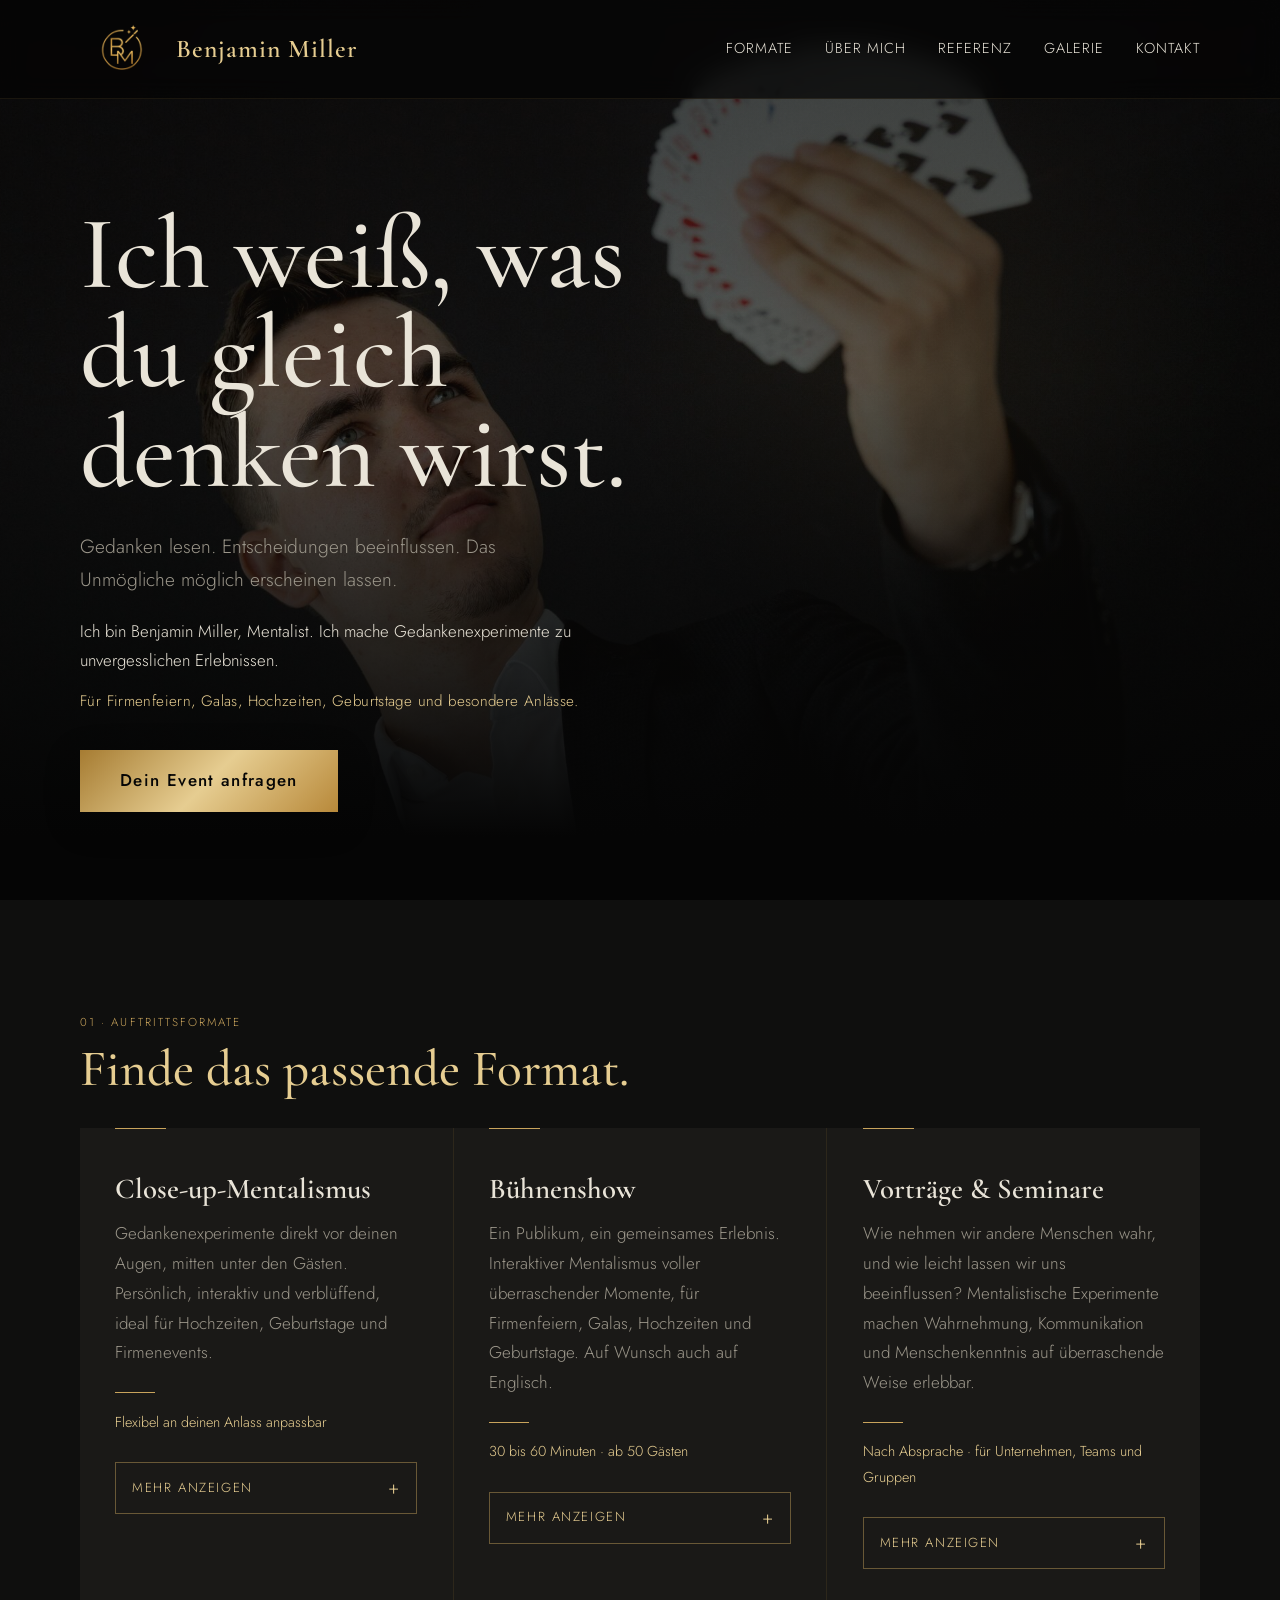
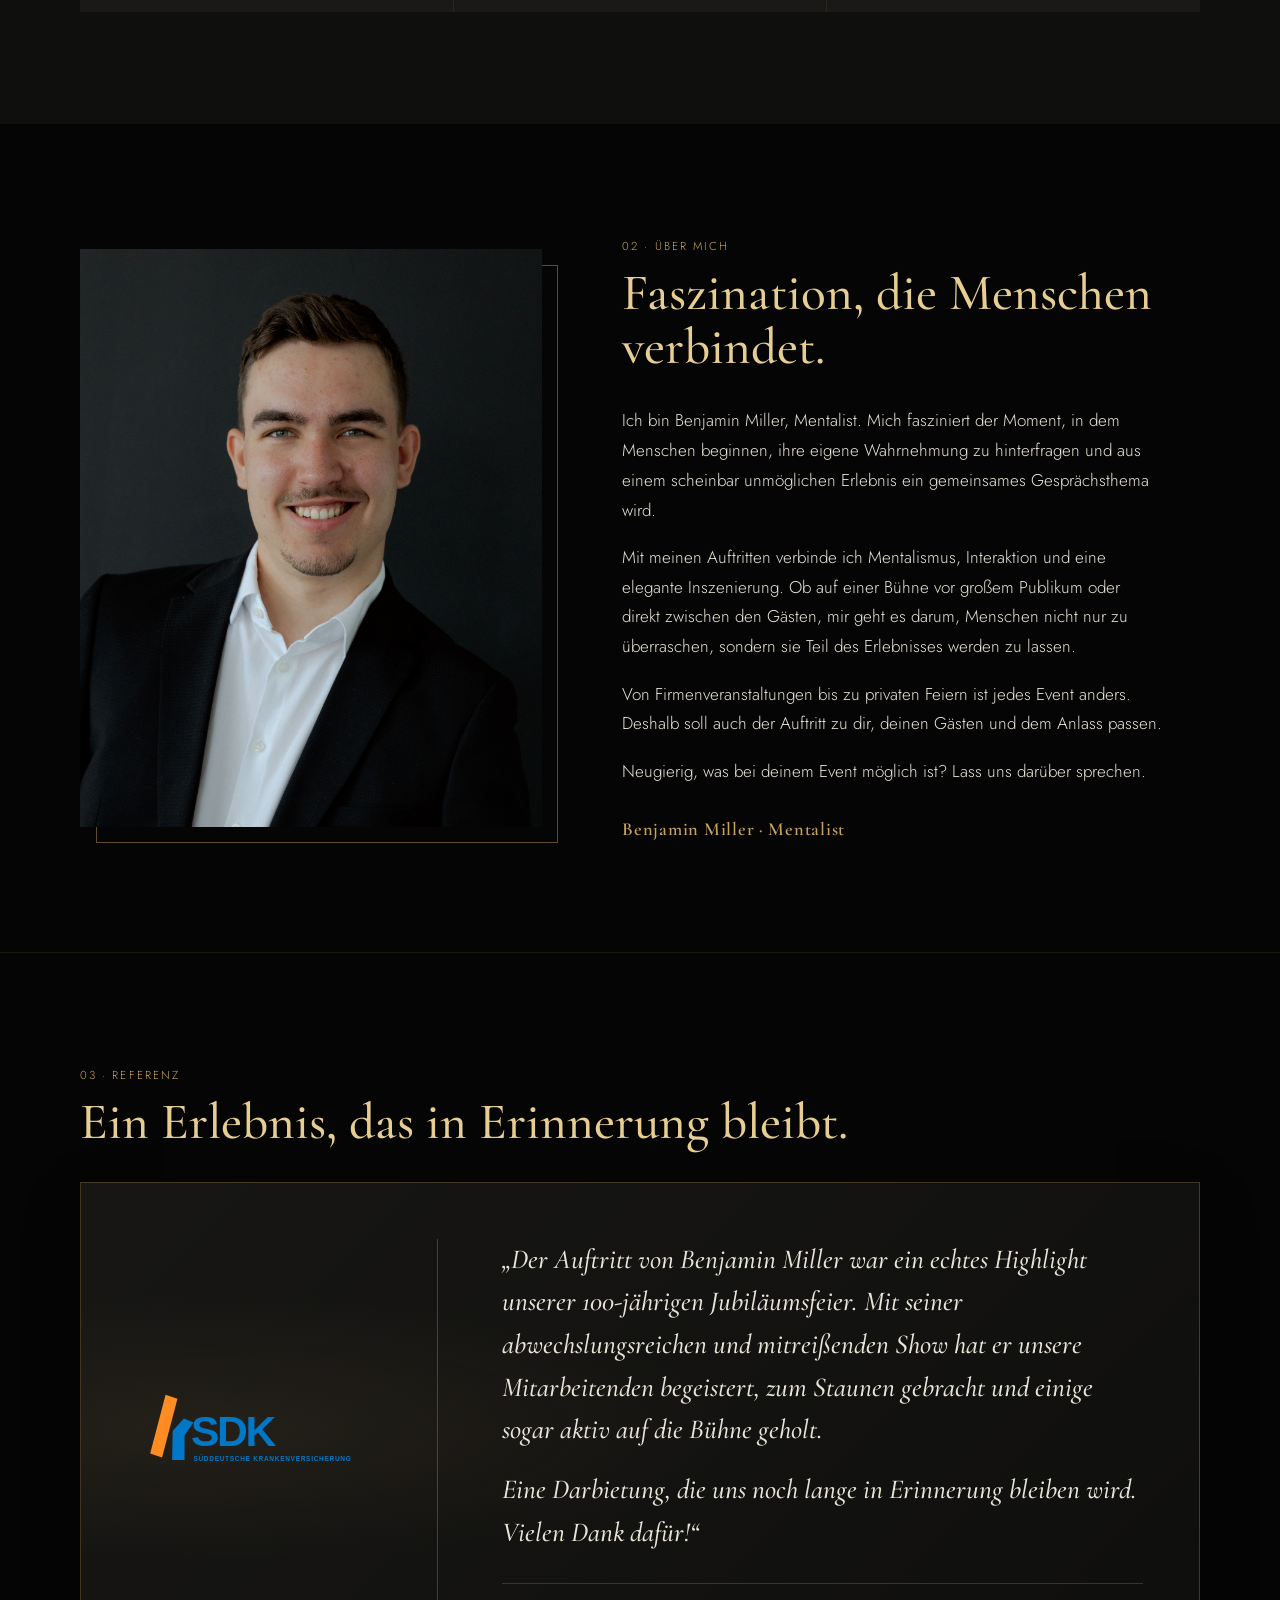
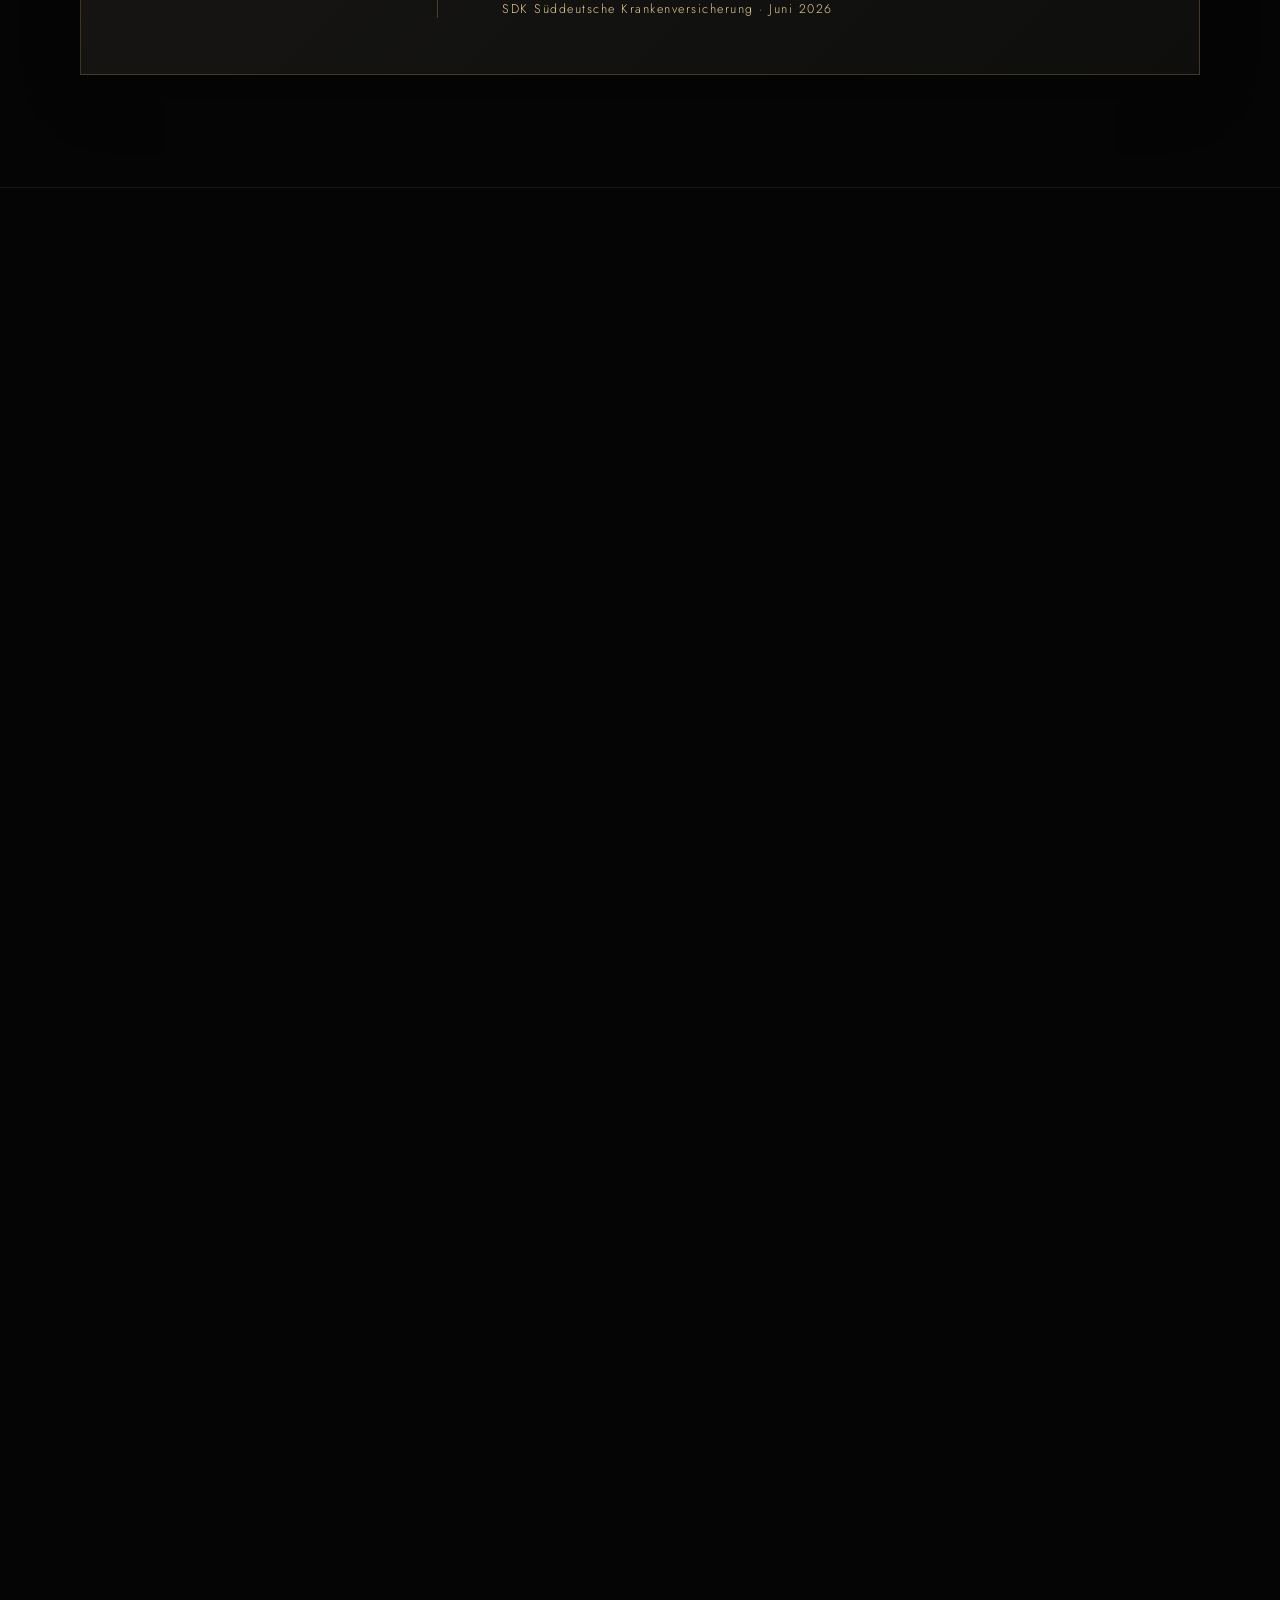
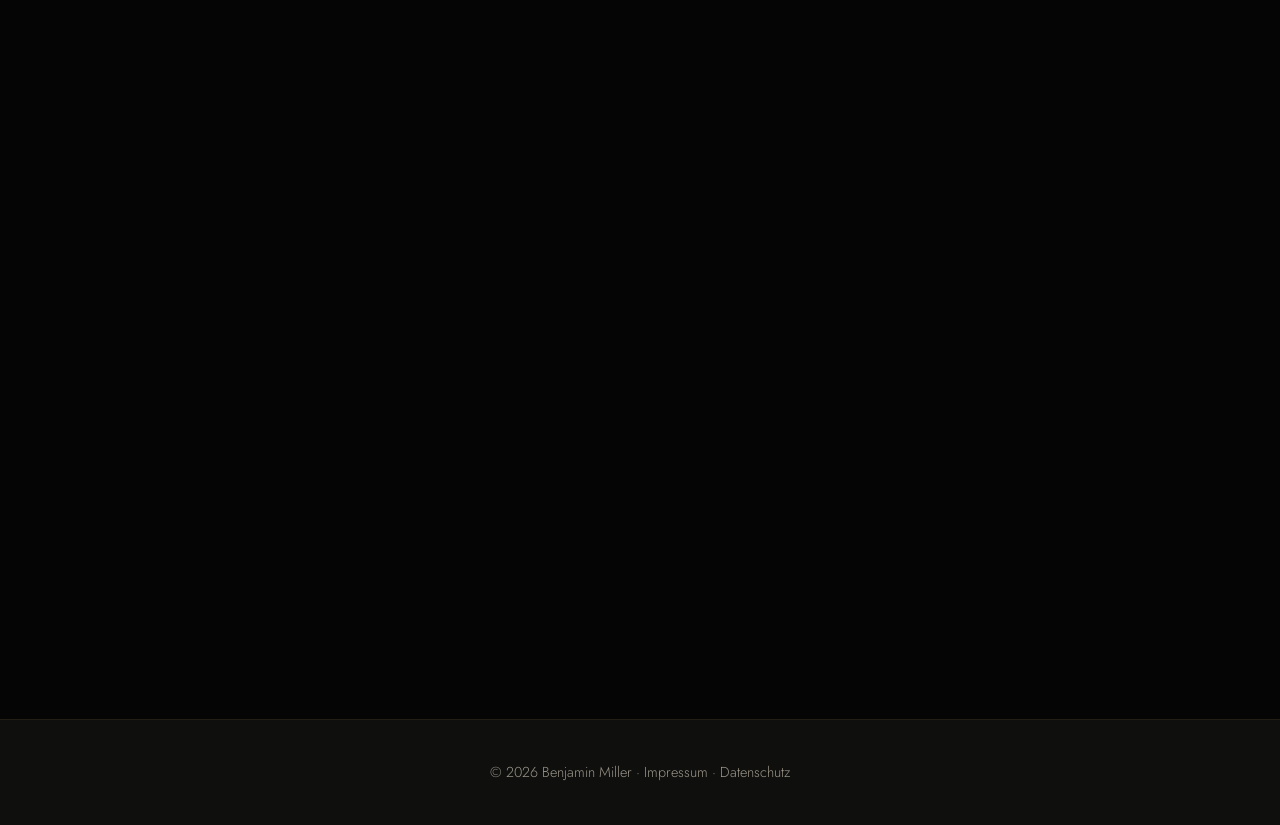
==== index.html @ 612c903b "Replace image in gallery with a new one" ====
<!DOCTYPE html>
<html lang="de">
<head>
<meta charset="utf-8">
<meta name="viewport" content="width=device-width, initial-scale=1">
<title>Benjamin Miller | Mentalismus für Events und Shows</title>
<meta name="description" content="Moderner Mentalismus für Firmenveranstaltungen, Hochzeiten, Geburtstage und besondere Feiern. Interaktiv, überraschend und persönlich mit Benjamin Miller.">
<link rel="icon" type="image/png" href="/bilder/logo-original.png">
<link rel="shortcut icon" type="image/png" href="/bilder/logo-original.png">
<link rel="preconnect" href="https://fonts.googleapis.com">
<link rel="preconnect" href="https://fonts.gstatic.com" crossorigin>
<link href="https://fonts.googleapis.com/css2?family=Cormorant+Garamond:wght@500;600&family=Jost:wght@300;400;500&display=swap" rel="stylesheet">
<style>
  :root {
    --black:#050505; --coal:#0f0f0e; --graphite:#1a1917;
    --gold:#c9a45c; --gold-light:#e6cd91; --text:#e9e4d8; --muted:#9b968a;
    --serif:"Cormorant Garamond",Georgia,"Times New Roman",serif;
    --sans:"Jost",system-ui,-apple-system,"Segoe UI",sans-serif;
    --gold-gradient:linear-gradient(135deg,#a67c32,#e6cd91 50%,#b8893a);
  }
  *{box-sizing:border-box;margin:0}
  html{scroll-behavior:smooth;scroll-padding-top:5rem}
  body{background:var(--black);color:var(--text);font:300 1.0625rem/1.75 var(--sans);-webkit-font-smoothing:antialiased}
  a{color:inherit}:focus-visible{outline:2px solid var(--gold);outline-offset:4px}
  .wrap{width:min(1120px,100% - 3rem);margin-inline:auto}
  img{display:block;width:100%;height:100%;object-fit:cover;border:0}
  header{position:fixed;inset:0 0 auto 0;z-index:10;background:rgba(5,5,5,.72);backdrop-filter:blur(12px);-webkit-backdrop-filter:blur(12px);border-bottom:1px solid rgba(201,164,92,.10);transition:background .25s,border-color .25s}
  header .wrap{display:flex;justify-content:space-between;align-items:center;padding-block:.45rem;gap:1rem}
  .logo{display:inline-flex;align-items:center;gap:.8rem;font:600 1.6rem var(--serif);text-decoration:none;letter-spacing:.04em;color:var(--gold-light);white-space:nowrap}
  .logo img{width:5.2rem;height:5.2rem;flex:none;object-fit:contain}
  .logo span{display:block}
  @media(max-width:620px){.logo{gap:.55rem}.logo img{width:4rem;height:4rem}.logo span{font-size:1.25rem}}
  nav{display:flex;gap:2rem;font-size:.9rem;letter-spacing:.07em;text-transform:uppercase}
  nav a{position:relative;text-decoration:none;color:var(--text);transition:color .25s,opacity .25s,transform .25s ease; padding-block:.2rem}
  nav a::after{content:"";position:absolute;left:0;right:0;bottom:-.35rem;height:1px;background:var(--gold-gradient);transform:scaleX(0);transform-origin:center;transition:transform .28s cubic-bezier(.2,.7,.2,1)}
  nav a:hover{color:var(--gold-light);transform:translateY(-2px)}
  nav a:hover::after,nav a:focus-visible::after{transform:scaleX(1)}
  @media(prefers-reduced-motion:reduce){nav a,nav a::after{transition:none}}
  .menu-toggle{display:none;border:0;background:none;color:var(--gold-light);padding:.5rem;cursor:pointer}
  .menu-toggle span{display:block;width:1.35rem;height:1px;background:currentColor;margin:.28rem 0;transition:transform .25s,opacity .2s}
  .reveal{opacity:0;transform:translateY(18px);transition:opacity .7s ease,transform .7s cubic-bezier(.2,.7,.2,1)}
  .reveal.visible{opacity:1;transform:none}
  .format{transition:transform .35s ease,background .3s,box-shadow .35s}
  .format::after{content:"";position:absolute;inset:auto 2.2rem 0;height:1px;background:linear-gradient(90deg,transparent,var(--gold),transparent);transform:scaleX(0);transform-origin:center;transition:transform .45s ease}
  .format:hover::after{transform:scaleX(1)}
  .sdk-brand img{transition:transform .5s ease,filter .5s ease}
  .sdk-brand img:hover{transform:translateY(-2px);filter:brightness(1.12)}
  header.scrolled{background:rgba(5,5,5,.9);border-bottom-color:rgba(201,164,92,.2)}
  body.menu-open{overflow:hidden}
  .hero{position:relative;min-height:100svh;display:flex;align-items:flex-end;background:var(--coal);overflow:hidden}
  .hero>img{position:absolute;inset:0;opacity:.58;transform:scale(1.015);transition:transform 1.2s ease}
  .hero::before{content:"";position:absolute;inset:0;background:radial-gradient(circle at 72% 36%,rgba(201,164,92,.08),transparent 30%);z-index:1}
  .hero::after{content:"";position:absolute;inset:0;background:linear-gradient(to top,var(--black) 7%,rgba(5,5,5,.28) 58%,rgba(5,5,5,.48));z-index:1}
  .hero .wrap{position:relative;z-index:2;padding-block:8rem 5.5rem}
  h1{font:500 clamp(2.8rem,8.5vw,6.5rem)/.96 var(--serif);max-width:13ch;animation:rise 1.3s cubic-bezier(.2,.7,.2,1) both}
  .lead{max-width:44ch;margin-top:1.6rem;font-size:1.2rem;color:var(--muted);animation:rise 1.3s .2s cubic-bezier(.2,.7,.2,1) both}
  .hero .btn{animation:rise 1.3s .4s cubic-bezier(.2,.7,.2,1) both}
  .hero-description{max-width:55ch;margin-top:1.25rem;color:var(--text);font-size:1.05rem;line-height:1.75;animation:rise 1.3s .3s cubic-bezier(.2,.7,.2,1) both}
  .hero-audiences{margin-top:.8rem;color:var(--gold-light);font-size:.95rem;letter-spacing:.025em;animation:rise 1.3s .35s cubic-bezier(.2,.7,.2,1) both}
  .format-cta{margin-top:1.8rem;font-size:.82rem;letter-spacing:.035em;text-align:center}
  @media(max-width:620px){.hero-description{font-size:.98rem;line-height:1.7}.hero-audiences{font-size:.88rem}}
  @keyframes rise{from{opacity:0;transform:translateY(18px)}to{opacity:1;transform:none}}
  @media(prefers-reduced-motion:reduce){h1,.lead,.hero .btn,.reveal{animation:none;transition:none}.hero>img{transform:none}html{scroll-behavior:auto}}
  .btn{display:inline-block;margin-top:2.2rem;padding:1rem 2.5rem;background:var(--gold-gradient);color:var(--black);font-weight:500;letter-spacing:.08em;text-decoration:none;box-shadow:0 10px 35px rgba(0,0,0,.28);transition:transform .25s,filter .25s,box-shadow .25s}
  .btn:hover{filter:brightness(1.08);transform:translateY(-2px);box-shadow:0 14px 40px rgba(0,0,0,.38)}
  section{padding-block:7rem}
  h2{font:500 clamp(2rem,4.5vw,3.2rem)/1.05 var(--serif);margin-bottom:2rem;color:var(--gold-light)}
  .section-kicker{margin-bottom:.65rem;color:var(--gold);font-size:.72rem;letter-spacing:.18em;text-transform:uppercase}
  p+p{margin-top:1.1rem}
  .formats{background:var(--coal)}
  .format-list{display:grid;grid-template-columns:repeat(3,1fr);gap:1px;background:rgba(201,164,92,.16)}
  .format{position:relative;background:var(--graphite);padding:2.7rem 2.2rem;min-height:290px;overflow:hidden;transition:transform .35s ease,background .3s,box-shadow .35s}
  .format::before{content:"";position:absolute;left:2.2rem;top:0;width:3.2rem;height:1px;background:var(--gold)}
  .format:hover{transform:translateY(-5px);background:#211f1c}
  .format h3{font:600 1.8rem var(--serif);margin-bottom:.8rem}
  .format-intro p{color:var(--muted)}
  .format-intro .facts{margin-top:1.5rem}
  .format-more{margin-top:1.7rem}
  .format:has(.format-more[open]) .format-intro{display:none}
  .format:has(.format-more[open]) .format-more{margin-top:0}
  .format-details{grid-template-columns:minmax(240px,.72fr) minmax(0,1.5fr);column-gap:clamp(1.5rem,3.5vw,3rem);align-items:start}
  .format-copy{min-width:0;max-width:70ch}
  .format-copy p{margin-top:0;line-height:1.85}
  .format-copy p+p{margin-top:1.15rem}
  .format-copy ul{margin:1.5rem 0 0;padding-left:1.2rem;line-height:1.8}
  .format-copy .placeholder-note{margin-top:1.5rem}
  .format-details img{width:100%;height:auto;aspect-ratio:4/5;min-height:0;max-height:680px;object-fit:cover;position:sticky;top:7rem}
  .format-more summary{display:flex;align-items:center;justify-content:space-between;gap:1rem;list-style:none;cursor:pointer;padding:.85rem 1rem;border:1px solid rgba(201,164,92,.45);color:var(--gold-light);font-size:.82rem;letter-spacing:.12em;text-transform:uppercase;transition:background .25s,border-color .25s,color .25s}
  .format-more summary::-webkit-details-marker{display:none}
  .format-more summary .summary-label::before{content:"Mehr anzeigen"}
  .format-more[open] summary .summary-label::before{content:"Weniger anzeigen"}
  .format-more summary .summary-label{font-size:0}
  .format-more summary .summary-label::before{font-size:.82rem}
  .format-more summary::after{content:"+";font-size:1.2rem;line-height:1;transition:transform .25s ease}
  .format-more[open] summary::after{transform:rotate(45deg)}
  .format-more summary:hover{background:rgba(201,164,92,.08);border-color:var(--gold);color:#fff}
  .format-list:has(.format-more[open]){display:block;background:transparent}
  .format-list:has(.format-more[open])>.format:not(:has(.format-more[open])){display:none}
  .format:has(.format-more[open]){width:100%;min-height:0;z-index:2;background:#211f1c;box-shadow:0 22px 60px rgba(0,0,0,.32);padding:clamp(2rem,4vw,3.25rem);transform-origin:top center;animation:formatExpand .22s cubic-bezier(.2,.7,.2,1) both}
  .format.is-closing{animation:formatCollapse .2s cubic-bezier(.4,0,.8,.3) both;pointer-events:none}
  .format-more.is-closing .format-details{animation:detailsOut .16s ease-in both}
  .format-more.is-closing .format-details img{animation:detailImageOut .16s ease-in both}
  .format-more.is-closing .format-copy{animation:detailTextOut .15s ease-in both}
  @keyframes formatExpand{0%{opacity:0;transform:translateY(8px) scale(.99);box-shadow:0 0 0 rgba(0,0,0,0);filter:brightness(.96)}100%{opacity:1;transform:translateY(0) scale(1);box-shadow:0 22px 60px rgba(0,0,0,.32);filter:brightness(1)}}
  @keyframes formatCollapse{0%{opacity:1;transform:translateY(0) scale(1);box-shadow:0 22px 60px rgba(0,0,0,.32)}100%{opacity:0;transform:translateY(12px) scale(.985);box-shadow:0 0 0 rgba(0,0,0,0)}}
  .format-details{display:grid;grid-template-columns:minmax(240px,.72fr) minmax(0,1.5fr);column-gap:clamp(1.5rem,3.5vw,3rem);align-items:start;margin-top:1.5rem;padding-top:1.5rem;border-top:1px solid rgba(201,164,92,.2);animation:detailsIn .22s .02s cubic-bezier(.2,.7,.2,1) both}
  .format-details img{animation:detailImageIn .24s .03s cubic-bezier(.2,.7,.2,1) both}
  .format-details p,.format-details ul{animation:detailTextIn .2s .04s cubic-bezier(.2,.7,.2,1) both}
  @keyframes detailsIn{from{opacity:0;transform:translateY(18px);clip-path:inset(0 0 8% 0)}to{opacity:1;transform:translateY(0);clip-path:inset(0)}}
  @keyframes detailImageIn{from{opacity:0;transform:translateY(10px) scale(.985)}to{opacity:1;transform:translateY(0) scale(1)}}
  @keyframes detailTextIn{from{opacity:0;transform:translateY(12px)}to{opacity:1;transform:translateY(0)}}
  @keyframes detailsOut{to{opacity:0;transform:translateY(12px);clip-path:inset(0 0 10% 0)}}
  @keyframes detailImageOut{to{opacity:0;transform:translateY(8px) scale(.985)}}
  @keyframes detailTextOut{to{opacity:0;transform:translateY(6px)}}
  .format-details img{grid-column:1;grid-row:1;object-fit:cover;margin:0;border:1px solid rgba(201,164,92,.24);box-shadow:0 12px 35px rgba(0,0,0,.22)}
  .format-details img[src*="Vortrg.jpg"]{object-position:center 20%}
  .format-copy{grid-column:2}
  .format-copy p{font-size:1rem;color:var(--muted)}
  .format-copy ul{color:var(--muted);font-size:.95rem}
  .format-copy li+li{margin-top:.5rem}
  .format-copy .placeholder-note{color:var(--gold);font-size:.72rem;letter-spacing:.08em;text-transform:uppercase}
  @media(max-width:800px){.format-list:has(.format-more[open]){display:block}.format:has(.format-more[open]){width:100%}.format-details{grid-template-columns:minmax(0,1fr);row-gap:1.5rem}.format-details img{grid-column:1;grid-row:auto;aspect-ratio:16/9;min-height:0;max-height:420px;position:static}.format-copy{grid-column:1;max-width:none}}
  @media(prefers-reduced-motion:reduce){.format:has(.format-more[open]),.format.is-closing,.format-details,.format-details img,.format-copy,.format-copy p,.format-copy ul{animation:none!important}}
  .facts{margin-top:1.5rem;padding-top:1.1rem;background:linear-gradient(var(--gold),var(--gold)) top left/2.5rem 1px no-repeat;font-size:.9rem;color:var(--gold-light)!important}
  .about{display:grid;grid-template-columns:1fr 1.25fr;gap:5rem;align-items:center}
  .portrait{position:relative;aspect-ratio:4/5;background:var(--graphite);overflow:visible}
  .portrait::after{content:"";position:absolute;inset:1rem -1rem -1rem 1rem;border:1px solid rgba(201,164,92,.45);z-index:-1}
  .portrait img{overflow:hidden}
  .about-copy{max-width:54ch}
  .about-copy .signature{margin-top:2rem;color:var(--gold);font:600 1.15rem var(--serif);letter-spacing:.04em}
  .dates{background:var(--coal)}
  .date-row{display:grid;grid-template-columns:11rem 1fr auto;gap:1.5rem;align-items:baseline;padding-block:1.4rem;border-bottom:1px solid rgba(201,164,92,.25)}
  .date-row:first-of-type{border-top:1px solid rgba(201,164,92,.25)}
  .date-row time{font:600 1.35rem var(--serif);color:var(--gold-light)}
  .date-row span{color:var(--muted)} .date-row a{color:var(--gold);text-decoration:none}
  .date-row a:hover{color:var(--gold-light)}
  .references{background:var(--black);border-top:1px solid rgba(201,164,92,.12);border-bottom:1px solid rgba(201,164,92,.12)}
  .sdk-reference{display:grid;grid-template-columns:minmax(260px,.8fr) 1.7fr;gap:clamp(2.25rem,5vw,4.5rem);align-items:stretch;padding:clamp(2.25rem,5vw,3.5rem);border:1px solid rgba(201,164,92,.26);background:radial-gradient(ellipse at 12% 50%,rgba(201,164,92,.08),transparent 38%),linear-gradient(135deg,rgba(26,25,23,.9),rgba(15,15,14,.96));box-shadow:0 20px 55px rgba(0,0,0,.24)}
  .sdk-brand{display:flex;flex-direction:column;justify-content:center;align-items:center;padding-right:clamp(2rem,4vw,3.5rem);border-right:1px solid rgba(201,164,92,.3)}
  .sdk-brand img{width:min(360px,100%);height:auto;object-fit:contain;filter:brightness(1.08)}
  .sdk-brand span{font-size:.75rem;letter-spacing:.12em;text-transform:uppercase;color:var(--muted)}
  .sdk-brand strong{font:600 1.35rem var(--serif);color:var(--gold-light)}
  .sdk-quote{display:flex;align-items:center;min-width:0}
  .sdk-quote blockquote{padding:0;font-size:clamp(1.35rem,2.15vw,1.8rem);line-height:1.55;color:var(--text)}
  .sdk-quote blockquote::before{display:none}
  .sdk-quote blockquote p{font-style:italic}
  .sdk-quote blockquote p em{font-style:italic}
  .sdk-quote blockquote footer{margin-top:1.75rem;padding-top:1rem;border-top:1px solid rgba(201,164,92,.24);font-size:.78rem;letter-spacing:.12em;text-transform:none;color:var(--gold-light)}
  blockquote{position:relative;padding-left:1.8rem;font:500 1.45rem/1.45 var(--serif)}
  blockquote::before{content:"“";position:absolute;left:0;top:-.25rem;color:var(--gold);font:600 2.2rem var(--serif)}
  blockquote footer{margin-top:1rem;font:300 .95rem var(--sans);color:var(--muted)}
  .gallery{background:var(--coal)}
  .gallery-grid{display:grid;grid-template-columns:repeat(3,minmax(0,1fr));grid-auto-rows:clamp(180px,22vw,270px);gap:1rem}
  .shot{position:relative;background:var(--graphite);overflow:hidden;min-width:0}
  .shot img{width:100%;height:100%;object-fit:cover;object-position:center}
  .shot img[src*="galerie5.jpg"]{object-position:center 65%}
  .shot::after{content:"";position:absolute;inset:0;background:linear-gradient(to top,rgba(5,5,5,.28),transparent 45%);opacity:0;transition:opacity .35s}
  .shot img{transition:transform .6s ease}
  .shot:hover img{transform:scale(1.04)}
  .shot:hover::after{opacity:1}

  .contact-form{max-width:760px;margin:3rem auto 0;text-align:left;padding:clamp(1.25rem,4vw,2.5rem);border:1px solid rgba(201,164,92,.28);background:linear-gradient(145deg,rgba(26,25,23,.92),rgba(15,15,14,.92));box-shadow:0 18px 55px rgba(0,0,0,.2)}
  .contact-form-grid{display:grid;grid-template-columns:repeat(2,minmax(0,1fr));gap:1.2rem}
  .contact-field{display:flex;flex-direction:column;gap:.45rem;min-width:0}
  .contact-field.full{grid-column:1/-1}
  .contact-field label{font-size:.86rem;letter-spacing:.035em;color:var(--text)}
  .contact-field input,.contact-field select,.contact-field textarea{width:100%;min-height:3.1rem;padding:.8rem .9rem;border:1px solid rgba(201,164,92,.28);border-radius:0;background:#0b0b0a;color:var(--text);font:400 1rem var(--sans)}
  .contact-field textarea{min-height:150px;resize:vertical}
  .contact-field input::placeholder,.contact-field textarea::placeholder{color:#817b70}
  .contact-field input:focus,.contact-field select:focus,.contact-field textarea:focus{outline:2px solid var(--gold);outline-offset:2px;border-color:var(--gold)}
  .contact-form .btn{border:0;cursor:pointer;font:500 .95rem var(--sans);margin-top:1.4rem}
  .contact-form-note{font-size:.82rem;color:var(--muted);line-height:1.55;margin-top:1rem}
  .contact-form-note a{color:var(--gold-light)}
  .contact-status{min-height:1.5rem;margin-top:1rem;font-size:.95rem;color:var(--gold-light)}
  .contact-status.error{color:#f0a39a}
  .contact-status.success{position:relative;isolation:isolate;overflow:hidden;min-height:0;margin:1.5rem 0 0;padding:clamp(1.5rem,4vw,2.8rem) 1.25rem;text-align:center;border:1px solid rgba(230,205,145,.75);background:radial-gradient(ellipse at 50% 0%,rgba(201,164,92,.2),transparent 68%),linear-gradient(145deg,rgba(201,164,92,.10),rgba(15,15,14,.96));box-shadow:0 0 0 1px rgba(201,164,92,.08),0 18px 55px rgba(0,0,0,.35);animation:successCardIn .75s cubic-bezier(.16,1,.3,1) both}
  .contact-status.success .success-mark{display:grid;place-items:center;width:clamp(4.5rem,12vw,6.5rem);aspect-ratio:1;margin:0 auto 1.1rem;border-radius:50%;border:1px solid var(--gold-light);background:linear-gradient(145deg,#e6cd91,#b8893a);color:#080807;box-shadow:0 0 0 8px rgba(201,164,92,.08),0 0 48px rgba(201,164,92,.28);animation:successMarkIn .75s .12s cubic-bezier(.16,1,.3,1) both}
  .contact-status.success .success-mark svg{width:52%;height:52%;stroke-dasharray:45;stroke-dashoffset:45;animation:successCheck .55s .65s ease forwards}
  .contact-status.success strong{display:block;font:600 clamp(1.8rem,5vw,2.8rem)/1.05 var(--serif);color:var(--gold-light);margin-bottom:.75rem}
  .contact-status.success .success-copy{max-width:36rem;margin:0 auto;color:var(--text);font-size:1.02rem;line-height:1.65}
  .contact-status.success .success-small{display:block;margin-top:1rem;color:var(--muted);font-size:.85rem}
  .success-spark{position:absolute;z-index:-1;top:12%;left:50%;width:7px;height:7px;border-radius:2px;background:var(--gold-light);opacity:0;animation:successSpark 1.25s ease-out var(--delay,0s) both}
  .success-spark:nth-of-type(1){--x:-125px;--y:-65px;--r:35deg;--delay:.05s}
  .success-spark:nth-of-type(2){--x:135px;--y:-55px;--r:80deg;--delay:.12s}
  .success-spark:nth-of-type(3){--x:-180px;--y:35px;--r:10deg;--delay:.18s}
  .success-spark:nth-of-type(4){--x:175px;--y:45px;--r:60deg;--delay:.08s}
  .success-spark:nth-of-type(5){--x:-75px;--y:100px;--r:20deg;--delay:.22s}
  .success-spark:nth-of-type(6){--x:85px;--y:95px;--r:70deg;--delay:.16s}
  @keyframes successCardIn{from{opacity:0;transform:translateY(22px) scale(.97);filter:blur(5px)}to{opacity:1;transform:none;filter:none}}
  @keyframes successMarkIn{0%{opacity:0;transform:scale(.25) rotate(-30deg)}70%{transform:scale(1.12) rotate(5deg)}100%{opacity:1;transform:scale(1) rotate(0)}}
  @keyframes successCheck{to{stroke-dashoffset:0}}
  @keyframes successSpark{0%{opacity:0;transform:translate(0,0) rotate(0) scale(.3)}18%{opacity:1}100%{opacity:0;transform:translate(var(--x),var(--y)) rotate(var(--r)) scale(1.3)}}
  @media(prefers-reduced-motion:reduce){.contact-status.success,.contact-status.success .success-mark,.contact-status.success .success-mark svg,.success-spark{animation:none!important}.contact-status.success .success-mark svg{stroke-dashoffset:0}}
  .contact-honeypot{position:absolute!important;left:-10000px!important;width:1px!important;height:1px!important;overflow:hidden!important}
  @media(max-width:620px){.contact-form-grid{grid-template-columns:1fr;gap:1rem}.contact-field.full{grid-column:auto}.contact-form{padding:1.15rem}.contact-form .btn{width:100%;text-align:center}}

  .contact{text-align:center;padding-block:8rem;background:radial-gradient(circle at 50% 45%,rgba(201,164,92,.055),transparent 36%)}
  .contact p{max-width:46ch;margin-inline:auto;color:var(--muted)}
  .contact .direct{margin-top:2rem;color:var(--text)}
  .contact .direct a{text-decoration:none;color:var(--gold-light)}
  .contact .direct a:hover{color:var(--gold)}
  .instagram-link{display:inline-flex;align-items:center;justify-content:center;gap:.75rem;margin-top:2rem;padding:.85rem 1.25rem;border:1px solid rgba(201,164,92,.4);background:linear-gradient(135deg,rgba(201,164,92,.09),rgba(201,164,92,.025));color:var(--gold-light);text-decoration:none;letter-spacing:.035em;transition:transform .28s cubic-bezier(.2,.7,.2,1),border-color .28s,background .28s,box-shadow .28s}
  .instagram-link:hover{transform:translateY(-3px);border-color:var(--gold);background:rgba(201,164,92,.12);box-shadow:0 10px 28px rgba(0,0,0,.22)}
  .instagram-link svg{width:1.35rem;height:1.35rem;flex:none}
  .instagram-link span{display:flex;flex-direction:column;align-items:flex-start;line-height:1.3}
  .instagram-link strong{font-size:.9rem;font-weight:500}
  .instagram-link small{margin-top:.2rem;color:var(--muted);font-size:.75rem;letter-spacing:.02em}
  @media(max-width:620px){.instagram-link{margin-top:1.5rem;max-width:100%;padding:.8rem 1rem}.instagram-link strong{font-size:.85rem}}
  footer.site{padding-block:2.5rem;text-align:center;color:var(--muted);font-size:.9rem;background:var(--coal);border-top:1px solid rgba(201,164,92,.10)}
  footer.site a{text-decoration:none} footer.site a:hover{color:var(--gold)}
  @media(max-width:800px){
    section{padding-block:4.5rem}
    .about{grid-template-columns:1fr;gap:3rem}
    .portrait{width:min(100%,520px)}
    .format-list{grid-template-columns:1fr}
    .sdk-reference{grid-template-columns:1fr;gap:2rem;padding:clamp(1.5rem,6vw,2.5rem)}
    .sdk-brand{padding:0 0 1.75rem;border-right:0;border-bottom:1px solid rgba(201,164,92,.3)}
    .sdk-brand img{width:min(320px,88vw)}
    .format{min-height:0}
    .date-row{grid-template-columns:1fr;gap:.3rem}
    .gallery-grid{grid-template-columns:repeat(2,minmax(0,1fr));grid-auto-rows:clamp(145px,30vw,220px);gap:.75rem}
    .shot,.shot:first-child{grid-row:auto;aspect-ratio:auto}
  }
  @media(max-width:620px){
    section{padding-block:4rem}
    .about{gap:2.25rem}
    .wrap{width:min(100% - 2rem,1120px)}
    header .wrap{padding-block:.25rem}
    .logo{font-size:1.45rem}
    .menu-toggle{position:relative;display:grid;place-content:center;order:2;width:48px;height:48px;min-width:48px;min-height:48px}
    .menu-toggle span{position:absolute;left:calc(50% - .675rem);top:50%;margin:0;transform:translateY(-50%);transform-origin:center;width:1.35rem;height:1px}
    .menu-toggle span:nth-child(1){transform:translateY(calc(-50% - .38rem))}
    .menu-toggle span:nth-child(2){transform:translateY(-50%)}
    .menu-toggle span:nth-child(3){transform:translateY(calc(-50% + .38rem))}
    nav{position:absolute;top:100%;left:0;right:0;display:flex;flex-direction:column;gap:0;padding:.55rem 1rem 1rem;background:rgba(5,5,5,.97);border-bottom:1px solid rgba(201,164,92,.18);box-shadow:0 18px 35px rgba(0,0,0,.35);opacity:0;visibility:hidden;transform:translateY(-8px);transition:opacity .25s ease,transform .25s ease,visibility .25s}
    nav a{display:flex;align-items:center;min-height:48px;padding:.72rem .25rem;font-size:.76rem;letter-spacing:.12em;border-bottom:1px solid rgba(201,164,92,.08)}
    nav a:last-child{border-bottom:0}
    header.menu-open nav{opacity:1;visibility:visible;transform:none}
    header.menu-open .menu-toggle span:nth-child(1){transform:translateY(-50%) rotate(45deg)}
    header.menu-open .menu-toggle span:nth-child(2){opacity:0}
    header.menu-open .menu-toggle span:nth-child(3){transform:translateY(-50%) rotate(-45deg)}
    .hero .wrap{padding-block:7rem 4rem}
    h1{font-size:clamp(2.75rem,14vw,4.5rem);max-width:11ch}
    .lead{font-size:1.05rem;font-weight:400;line-height:1.7}
    .btn{min-height:48px;padding:.9rem 1.8rem;display:inline-flex;align-items:center;justify-content:center;line-height:1.4}
    .format{padding:1.8rem 1.25rem}
    .format h3{font-size:1.7rem}
    .format p,.format-copy p,.format-copy ul{color:var(--text);line-height:1.85}
    .format-copy li+li{margin-top:.5rem}
    .format-cta{font-size:.9rem;line-height:1.45}
    .facts{margin-top:1.25rem}
    .sdk-reference{gap:1.5rem}
    .sdk-brand img{width:min(280px,82vw)}
    .sdk-quote blockquote{font-size:1.25rem;line-height:1.55}
    .gallery-grid{gap:.6rem;grid-auto-rows:clamp(125px,42vw,190px)}
    .shot,.shot:first-child{aspect-ratio:auto}
    .contact{padding-block:5rem}
    .contact p,.date-row span,.contact-form-note,.instagram-link small,footer.site{font-weight:400}
    .contact-form-note{font-size:.9rem;line-height:1.65}
    .instagram-link small{font-size:.8rem}
    .contact .direct{line-height:2}
  }
  
  /* Format details: full-width expansion, responsive image/text balance and accessible controls. */
  .format-more summary{min-height:48px;position:relative}
  .format-more summary:focus-visible{outline:2px solid var(--gold-light);outline-offset:4px}
  .format-list:has(>.format:has(.format-more[open])){display:block}
  .format-list:has(>.format:has(.format-more[open]))>.format:not(:has(.format-more[open])){display:none}
  .format:has(>.format-more[open]){width:100%;min-height:0;transform:none;overflow:visible}
  .format:has(>.format-more[open]):hover{transform:none}
  .format:has(>.format-more[open])::before{left:clamp(1.5rem,3.5vw,3.25rem);width:4rem}
  .format-details{grid-template-columns:minmax(0,.85fr) minmax(0,1.15fr);gap:clamp(1.5rem,3.5vw,3rem);align-items:start}
  .format-details img{grid-column:1;grid-row:1;width:100%;height:auto;aspect-ratio:4/5;max-height:680px;object-fit:cover;position:sticky;top:7rem}
  .format-copy{grid-column:2;max-width:70ch;min-width:0}
  .format-more summary{transition:background .2s,border-color .2s,color .2s}
  .format-more summary::after{transition:transform .2s ease}
  @media(max-width:800px){
    .format-details{grid-template-columns:minmax(0,1fr);gap:1.35rem}
    .format-details img{grid-column:1;grid-row:auto;position:static;width:100%;height:auto;aspect-ratio:16/9;max-height:420px}
    .format-copy{grid-column:1;max-width:none}
  }
  @media(max-width:620px){
    .format:has(>.format-more[open]){padding:1.5rem 1.1rem}
    .format:has(>.format-more[open]) h3{font-size:1.65rem}
    .format-details{margin-top:1.1rem;padding-top:1.1rem;row-gap:1.1rem}
    .format-details img{aspect-ratio:16/10;max-height:320px}
    .format-more summary{padding:.85rem .9rem;letter-spacing:.08em}
    .format-more summary .summary-label::before{font-size:.8rem}
    .format-copy p,.format-copy ul{font-size:1rem;line-height:1.8}
    .format-copy ul{padding-left:1.25rem}
    .format-copy .btn{display:flex;align-items:center;justify-content:center;min-height:48px;width:100%;text-align:center}
  }
  @media(prefers-reduced-motion:reduce){
    .format,.format::after,.format-more summary,.format-more summary::after{transition:none!important}
    .format:has(.format-more[open]),.format.is-closing,.format-more.is-closing .format-details,
    .format-more.is-closing .format-details img,.format-more.is-closing .format-copy,
    .format-details,.format-details img,.format-copy,.format-copy p,.format-copy ul{animation:none!important}
  }

</style>
</head>
<body>
<header>
  <div class="wrap">
    <a class="logo" href="#top" aria-label="Benjamin Miller, Startseite"><img src="/bilder/logo-original.png" alt=""><span>Benjamin Miller</span></a>
    <button class="menu-toggle" type="button" aria-expanded="false" aria-controls="main-nav" aria-label="Menü öffnen"><span></span><span></span><span></span></button>
    <nav id="main-nav" aria-label="Hauptmenü">
      <a href="#formate">Formate</a><a href="#ueber-mich">Über mich</a><a href="#stimmen">Referenz</a><a href="#galerie">Galerie</a><a href="#kontakt">Kontakt</a>
    </nav>
  </div>
</header>
<main id="top">
  <div class="hero">
    <img src="bilder/hero.jpg" alt="" onerror="this.remove()">
    <div class="wrap">
      <h1>Ich weiß, was du gleich denken wirst.</h1>
      <p class="lead">Gedanken lesen. Entscheidungen beeinflussen. Das Unmögliche möglich erscheinen lassen.</p>
      <p class="hero-description">Ich bin Benjamin Miller, Mentalist. Ich mache Gedankenexperimente zu unvergesslichen Erlebnissen.</p>
      <p class="hero-audiences">Für Firmenfeiern, Galas, Hochzeiten, Geburtstage und besondere Anlässe.</p>
      <a class="btn" href="#kontakt">Dein Event anfragen</a>
    </div>
  </div>

  <section id="formate" class="formats reveal">
    <div class="wrap">
      <div class="section-kicker">01 · Auftrittsformate</div>
      <h2>Finde das passende Format.</h2>
      <div class="format-list">
        <div class="format">
          <h3>Close-up-Mentalismus</h3>
          <div class="format-intro">
            <p>Gedankenexperimente direkt vor deinen Augen, mitten unter den Gästen. Persönlich, interaktiv und verblüffend, ideal für Hochzeiten, Geburtstage und Firmenevents.</p>
            <p class="facts">Flexibel an deinen Anlass anpassbar</p>
          </div>
          <details class="format-more">
            <summary><span class="summary-label">Mehr anzeigen</span></summary>
            <div class="format-details">
              <img src="bilder/closup.jpg" alt="Platzhalterbild für Close-up" loading="lazy">
              <div class="format-copy">
                <p>Beim Close-up-Mentalismus findet das Erlebnis direkt bei deinen Gästen statt. Ich bewege mich zwischen den Gruppen und sorge mit Gedankenexperimenten, scheinbar freien Entscheidungen und verblüffenden Vorhersagen für Momente, über die noch lange gesprochen wird.</p>
                <p>Das Format eignet sich für Empfänge, Dinner, Hochzeiten, Geburtstage und Networking bei Business-Events.</p>
                <ul>
                <li>Dauer und Ablauf stimmen wir auf dein Event ab</li>
                <li>Für kleine Gesellschaften ebenso wie größere Veranstaltungen</li>
                <li>Individuell auf Anlass und Gäste zugeschnitten</li>
                </ul>
                <a class="btn format-cta" href="#kontakt">Close-up für mein Event anfragen</a>
              </div>
            </div>
          </details>
        </div>

        <div class="format">
          <h3>Bühnenshow</h3>
          <div class="format-intro">
            <p>Ein Publikum, ein gemeinsames Erlebnis. Interaktiver Mentalismus voller überraschender Momente, für Firmenfeiern, Galas, Hochzeiten und Geburtstage. Auf Wunsch auch auf Englisch.</p>
            <p class="facts">30 bis 60 Minuten · ab 50 Gästen</p>
          </div>
          <details class="format-more">
            <summary><span class="summary-label">Mehr anzeigen</span></summary>
            <div class="format-details">
              <img src="bilder/show-1.jpg" alt="Platzhalterbild für Bühnenshow" loading="lazy">
              <div class="format-copy">
                <p>Was passiert, wenn Gedanken scheinbar lesbar werden und freie Entscheidungen plötzlich nicht mehr ganz so frei wirken? In meiner Bühnenshow erleben deine Gäste Mentalismus gemeinsam, interaktiv und mit einer Inszenierung, die Spannung aufbaut.</p>
                <p>Die Show eignet sich als Höhepunkt einer Firmenfeier, Gala, Hochzeit, eines Geburtstags oder Jubiläums.</p>
                <ul>
                <li>30 bis 60 Minuten</li>
                <li>Ab 50 Gästen</li>
                <li>Ein Soundsystem muss vor Ort vorhanden sein</li>
                </ul>
                <a class="btn format-cta" href="#kontakt">Bühnenshow für mein Event anfragen</a>
              </div>
            </div>
          </details>
        </div>

        <div class="format">
          <h3>Vorträge &amp; Seminare</h3>
          <div class="format-intro">
            <p>Wie nehmen wir andere Menschen wahr, und wie leicht lassen wir uns beeinflussen? Mentalistische Experimente machen Wahrnehmung, Kommunikation und Menschenkenntnis auf überraschende Weise erlebbar.</p>
            <p class="facts">Nach Absprache · für Unternehmen, Teams und Gruppen</p>
          </div>
          <details class="format-more">
            <summary><span class="summary-label">Mehr anzeigen</span></summary>
            <div class="format-details">
              <img src="bilder/Vortrg.jpg" alt="Platzhalterbild für Vortrag" loading="lazy">
              <div class="format-copy">
                <p>Wie gut kennen wir unsere eigene Wahrnehmung, und wie leicht lassen wir uns beeinflussen? Anhand mentalistischer Experimente beschäftigen wir uns mit nonverbaler Kommunikation, Beobachtung und Menschenkenntnis.</p>
                <p>Der interaktive Vortrag verbindet überraschende Demonstrationen mit neuen Perspektiven auf alltägliche Begegnungen. Je nach Format können auch Gedächtnistechniken und praktische Übungen Teil des Programms sein.</p>
                <ul>
                <li>Dauer nach Absprache, ein mögliches Seminarformat umfasst etwa drei Stunden</li>
                <li>Für Unternehmen, Teams, Führungskräfte und interessierte Gruppen</li>
                <li>Ein geeigneter Seminarraum wird benötigt</li>
                </ul>
                <a class="btn format-cta" href="#kontakt">Vortrag oder Seminar anfragen</a>
              </div>
            </div>
          </details>
        </div>
      </div>
    </div>
  </section>

  <section id="ueber-mich" class="reveal">
    <div class="wrap about">
      <div class="portrait"><img src="bilder/portrait.jpg" alt="Porträt von Benjamin Miller" loading="lazy" onerror="this.remove()"></div>
      <div class="about-copy">
        <div class="section-kicker">02 · Über mich</div>
        <h2>Faszination, die Menschen verbindet.</h2>
        <p>Ich bin Benjamin Miller, Mentalist. Mich fasziniert der Moment, in dem Menschen beginnen, ihre eigene Wahrnehmung zu hinterfragen und aus einem scheinbar unmöglichen Erlebnis ein gemeinsames Gesprächsthema wird.</p>
        <p>Mit meinen Auftritten verbinde ich Mentalismus, Interaktion und eine elegante Inszenierung. Ob auf einer Bühne vor großem Publikum oder direkt zwischen den Gästen, mir geht es darum, Menschen nicht nur zu überraschen, sondern sie Teil des Erlebnisses werden zu lassen.</p>
        <p>Von Firmenveranstaltungen bis zu privaten Feiern ist jedes Event anders. Deshalb soll auch der Auftritt zu dir, deinen Gästen und dem Anlass passen.</p>
        <p>Neugierig, was bei deinem Event möglich ist? Lass uns darüber sprechen.</p>
        <p class="signature">Benjamin Miller · Mentalist</p>
      </div>
    </div>
  </section>

  <section id="stimmen" class="references reveal">
    <div class="wrap">
      <div class="section-kicker">03 · Referenz</div>
      <h2>Ein Erlebnis, das in Erinnerung bleibt.</h2>
      <div class="sdk-reference">
        <div class="sdk-brand">
          <img src="bilder/sdk-logo.svg" alt="SDK Süddeutsche Krankenversicherung">
        </div>
        <div class="sdk-quote">
          <blockquote><p><em>„Der Auftritt von Benjamin Miller war ein echtes Highlight unserer 100-jährigen Jubiläumsfeier. Mit seiner abwechslungsreichen und mitreißenden Show hat er unsere Mitarbeitenden begeistert, zum Staunen gebracht und einige sogar aktiv auf die Bühne geholt.</em></p><p><em>Eine Darbietung, die uns noch lange in Erinnerung bleiben wird. Vielen Dank dafür!“</em></p><footer>SDK Süddeutsche Krankenversicherung · Juni 2026</footer></blockquote>
        </div>
      </div>
    </div>
  </section>

  <section id="galerie" class="gallery reveal">
    <div class="wrap">
      <div class="section-kicker">04 · Galerie</div>
      <h2>Momente, die man nicht vergisst.</h2>
      <div class="gallery-grid">
        <div class="shot"><img src="bilder/show-2.jpg" alt="Benjamin Miller bei einem Mentalismus-Auftritt" loading="lazy" onerror="this.remove()"></div>
        <div class="shot"><img src="bilder/galerie2.jpg" alt="Einblick in die Auftritte von Benjamin Miller" loading="lazy" onerror="this.remove()"></div>
        <div class="shot"><img src="bilder/galerie4.jpg" alt="Einblick in die Auftritte von Benjamin Miller" loading="lazy" onerror="this.remove()"></div>
      </div>
    </div>
  </section>

  <section id="kontakt" class="contact reveal">
    <div class="wrap">
      <div class="section-kicker">05 · Kontakt</div>
      <h2>Erzähl mir von deinem Event.</h2>
      <p>Du planst eine Firmenfeier, eine Hochzeit, einen Geburtstag oder einen anderen besonderen Anlass? Gemeinsam finden wir heraus, welches Format am besten zu deinem Event passt. Schreib mir ein paar Eckdaten, auch wenn noch nicht alles feststeht. Deine Anfrage ist unverbindlich, und ich melde mich persönlich bei dir.</p>
      <form class="contact-form" id="contact-form">
        <div class="contact-form-grid">
          <div class="contact-field"><label for="contact-name">Dein Name *</label><input id="contact-name" name="name" autocomplete="name" required maxlength="120" placeholder="Vor- und Nachname"></div>
          <div class="contact-field"><label for="contact-email">Deine E-Mail-Adresse *</label><input id="contact-email" name="email" type="email" autocomplete="email" required maxlength="254" placeholder="name@beispiel.de"></div>
          <div class="contact-field"><label for="contact-event">Art der Veranstaltung *</label><select id="contact-event" name="Veranstaltungsart" required><option value="" selected disabled>Bitte auswählen</option><option>Firmenveranstaltung</option><option>Hochzeit</option><option>Geburtstag / private Feier</option><option>Bühnenshow</option><option>Vortrag / Seminar</option><option>Sonstiges</option></select></div>
          <div class="contact-field"><label for="contact-date">Veranstaltungsdatum</label><input id="contact-date" name="Veranstaltungsdatum" type="date"></div>
          <div class="contact-field"><label for="contact-guests">Anzahl der Gäste (optional)</label><input id="contact-guests" name="Anzahl der Gäste" inputmode="numeric" maxlength="6" placeholder="z. B. 80"></div>
          <div class="contact-field full"><label for="contact-message">Deine Nachricht *</label><textarea id="contact-message" name="message" required maxlength="5000" placeholder="Erzähl mir kurz von deiner Veranstaltung und deinen Vorstellungen …"></textarea></div>
          <div class="contact-honeypot" aria-hidden="true"><label for="contact-website">Dieses Feld bitte leer lassen</label><input id="contact-website" name="website" tabindex="-1" autocomplete="off"></div>
        </div>
        <p class="contact-form-note">Mit dem Absenden werden deine Angaben zur Bearbeitung deiner Anfrage übermittelt. Weitere Informationen findest du in der <a href="datenschutz.html">Datenschutzerklärung</a>.</p>
        <button class="btn" id="contact-submit" type="submit">Anfrage senden</button><p class="contact-status" id="contact-status" role="status" aria-live="polite"></p>
      </form>
      <p class="direct">Lieber per E-Mail? <a href="mailto:kontakt@benjamin-miller.de">kontakt@benjamin-miller.de</a> · <a href="tel:+4915903015903">01590 3015903</a></p>
      <a class="instagram-link" href="https://www.instagram.com/benjamin.miller.zauberkunst/" target="_blank" rel="noopener noreferrer" aria-label="Instagram-Profil von Benjamin Miller öffnen">
        <svg viewBox="0 0 24 24" fill="none" stroke="currentColor" stroke-width="1.6" stroke-linecap="round" stroke-linejoin="round" aria-hidden="true"><rect x="3" y="3" width="18" height="18" rx="5"/><circle cx="12" cy="12" r="4"/><circle cx="17.5" cy="6.5" r=".8" fill="currentColor" stroke="none"/></svg>
        <span><strong>Folge mir auf Instagram</strong><small>@benjamin.miller.zauberkunst</small></span>
      </a>
    </div>
  </section>
</main>
<footer class="site"><div class="wrap">© 2026 Benjamin Miller · <a href="impressum.html">Impressum</a> · <a href="datenschutz.html">Datenschutz</a></div></footer>
<script>
  const header = document.querySelector('header');
  const menuToggle = document.querySelector('.menu-toggle');
  const nav = document.querySelector('#main-nav');
  const revealItems = document.querySelectorAll('.reveal');
  const formatDetails = document.querySelectorAll('.format-more');

  function scrollFormatIntoView(card) {
    if (!window.matchMedia('(max-width: 800px)').matches) return;

    window.requestAnimationFrame(() => {
      const headerBottom = header ? header.getBoundingClientRect().bottom : 0;
      const top = window.scrollY + card.getBoundingClientRect().top - headerBottom - 12;
      const reducedMotion = window.matchMedia('(prefers-reduced-motion: reduce)').matches;
      window.scrollTo({top: Math.max(0, top), behavior: reducedMotion ? 'auto' : 'smooth'});
    });
  }

  // Keep format details mutually exclusive and expose their state to assistive technology.
  formatDetails.forEach((details, index) => {
    const summary = details.querySelector('summary');
    const card = details.closest('.format');
    const panel = details.querySelector('.format-details');
    if (panel && !panel.id) panel.id = 'format-details-' + (index + 1);
    if (panel) summary.setAttribute('aria-controls', panel.id);
    summary.setAttribute('aria-expanded', String(details.open));

    summary.addEventListener('click', event => {
      event.preventDefault();
      if (details.classList.contains('is-closing')) return;
      if (details.open) {
        closeFormat(details);
        return;
      }

      // Switching formats closes the previous panel immediately, so two cards
      // can never remain expanded at the same time.
      formatDetails.forEach(other => {
        if (other === details || !other.open) return;
        window.clearTimeout(other._closeTimer);
        other.open = false;
        other.classList.remove('is-closing');
        other.closest('.format').classList.remove('is-closing');
        other.querySelector('summary').setAttribute('aria-expanded', 'false');
      });

      details.open = true;
      summary.setAttribute('aria-expanded', 'true');
      card.classList.remove('is-closing');
      card.style.animation = 'none';
      void card.offsetWidth;
      card.style.animation = '';
      scrollFormatIntoView(card);
    });
  });

  function closeFormat(details) {
    const card = details.closest('.format');
    const summary = details.querySelector('summary');
    if (window.matchMedia('(prefers-reduced-motion: reduce)').matches) {
      details.open = false;
      details.classList.remove('is-closing');
      card.classList.remove('is-closing');
      summary.setAttribute('aria-expanded', 'false');
      return;
    }
    details.classList.add('is-closing');
    card.classList.add('is-closing');
    window.clearTimeout(details._closeTimer);
    details._closeTimer = window.setTimeout(() => {
      details.open = false;
      details.classList.remove('is-closing');
      card.classList.remove('is-closing');
      summary.setAttribute('aria-expanded', 'false');
    }, 220);
  }


  const contactForm = document.querySelector('#contact-form');
  const contactStatus = document.querySelector('#contact-status');
  const contactSubmit = document.querySelector('#contact-submit');
  if (contactForm) contactForm.addEventListener('submit', async event => {
    event.preventDefault();
    if (contactForm.querySelector('[name="website"]').value) return;
    contactStatus.classList.remove('error');
    contactStatus.textContent = '';
    contactSubmit.disabled = true;
    contactSubmit.textContent = 'Wird gesendet …';
    const formData = new FormData(contactForm);
    formData.append('access_key', 'f0148ce3-483b-4e13-afde-37069c6108be');
    formData.append('subject', 'Neue Buchungsanfrage über benjamin-miller.de');
    formData.append('from_name', 'Website, Benjamin Miller');
    try {
      const response = await fetch('https://api.web3forms.com/submit', {method:'POST',body:formData,headers:{'Accept':'application/json'}});
      const result = await response.json();
      if (response.ok && result.success) {
        contactForm.reset();
        contactStatus.classList.add('success');
        contactStatus.innerHTML = '<span class="success-spark" aria-hidden="true"></span><span class="success-spark" aria-hidden="true"></span><span class="success-spark" aria-hidden="true"></span><span class="success-spark" aria-hidden="true"></span><span class="success-spark" aria-hidden="true"></span><span class="success-spark" aria-hidden="true"></span><span class="success-mark" aria-hidden="true"><svg viewBox="0 0 48 48" fill="none" stroke="currentColor" stroke-width="3.5" stroke-linecap="round" stroke-linejoin="round"><path d="M10 25l9 9L38 14"/></svg></span><strong>Geschafft! Anfrage gesendet.</strong><span class="success-copy">Vielen Dank für deine Nachricht. Deine Anfrage ist bei mir eingegangen. Ich melde mich persönlich bei dir.</span><span class="success-small">Du kannst dieses Fenster geöffnet lassen oder die Seite weiter erkunden.</span>';
        contactStatus.scrollIntoView({behavior:window.matchMedia('(prefers-reduced-motion: reduce)').matches?'auto':'smooth',block:'center'});
      } else throw new Error(result.message || 'Versand nicht möglich');
    } catch (error) {
      contactStatus.classList.add('error');
      contactStatus.textContent = 'Die Anfrage konnte nicht gesendet werden. Bitte schreiben Sie direkt an kontakt@benjamin-miller.de.';
    } finally {
      contactSubmit.disabled = false;
      contactSubmit.textContent = 'Anfrage senden';
    }
  });

  const updateHeader = () => header.classList.toggle('scrolled', window.scrollY > 18);
  updateHeader();
  window.addEventListener('scroll', updateHeader, {passive:true});

  if (menuToggle) {
    menuToggle.addEventListener('click', () => {
      const open = header.classList.toggle('menu-open');
      document.body.classList.toggle('menu-open', open);
      menuToggle.setAttribute('aria-expanded', String(open));
      menuToggle.setAttribute('aria-label', open ? 'Menü schließen' : 'Menü öffnen');
    });
    nav.querySelectorAll('a').forEach(link => link.addEventListener('click', () => {
      header.classList.remove('menu-open');
      document.body.classList.remove('menu-open');
      menuToggle.setAttribute('aria-expanded','false');
      menuToggle.setAttribute('aria-label','Menü öffnen');
    }));
  }

  if ('IntersectionObserver' in window && !window.matchMedia('(prefers-reduced-motion: reduce)').matches) {
    const observer = new IntersectionObserver(entries => {
      entries.forEach(entry => {
        if (entry.isIntersecting) {
          entry.target.classList.add('visible');
          observer.unobserve(entry.target);
        }
      });
    }, {threshold:0.12});
    revealItems.forEach(item => observer.observe(item));
  } else {
    revealItems.forEach(item => item.classList.add('visible'));
  }
</script></body>
</html>
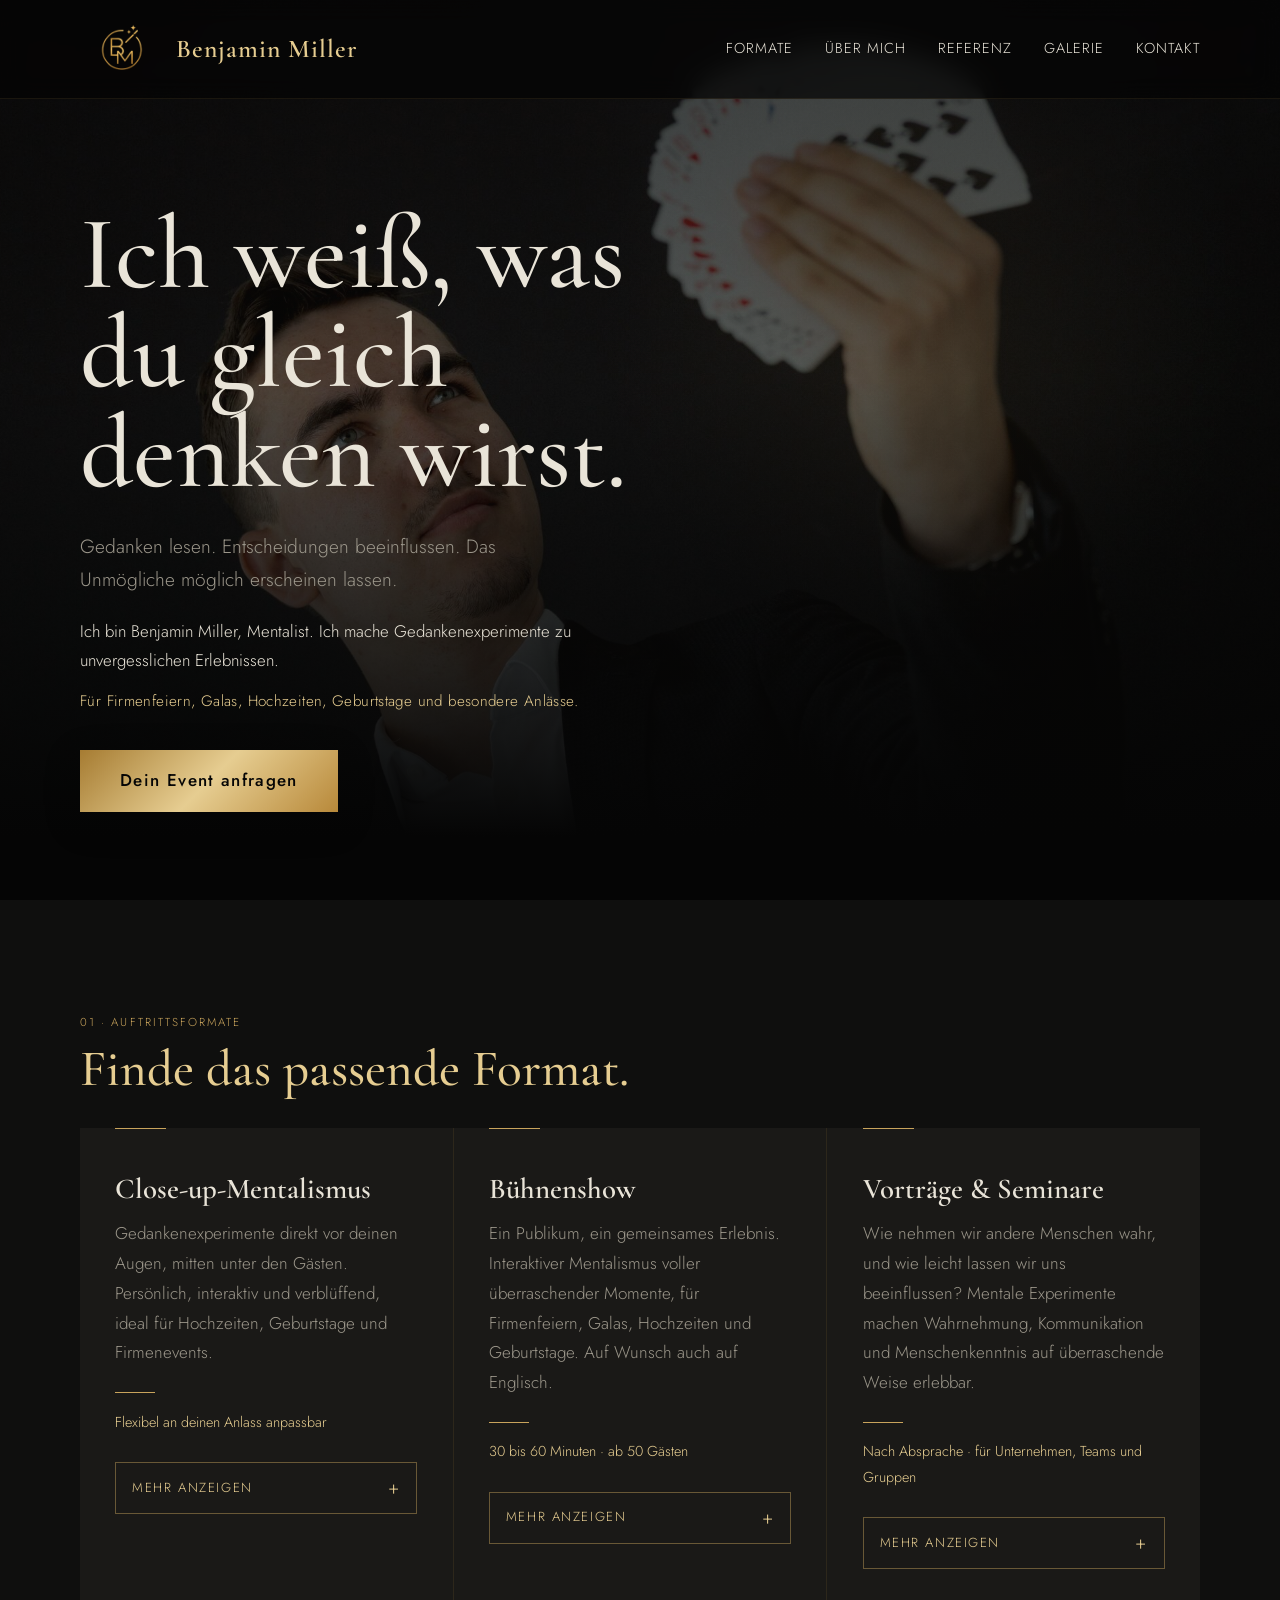
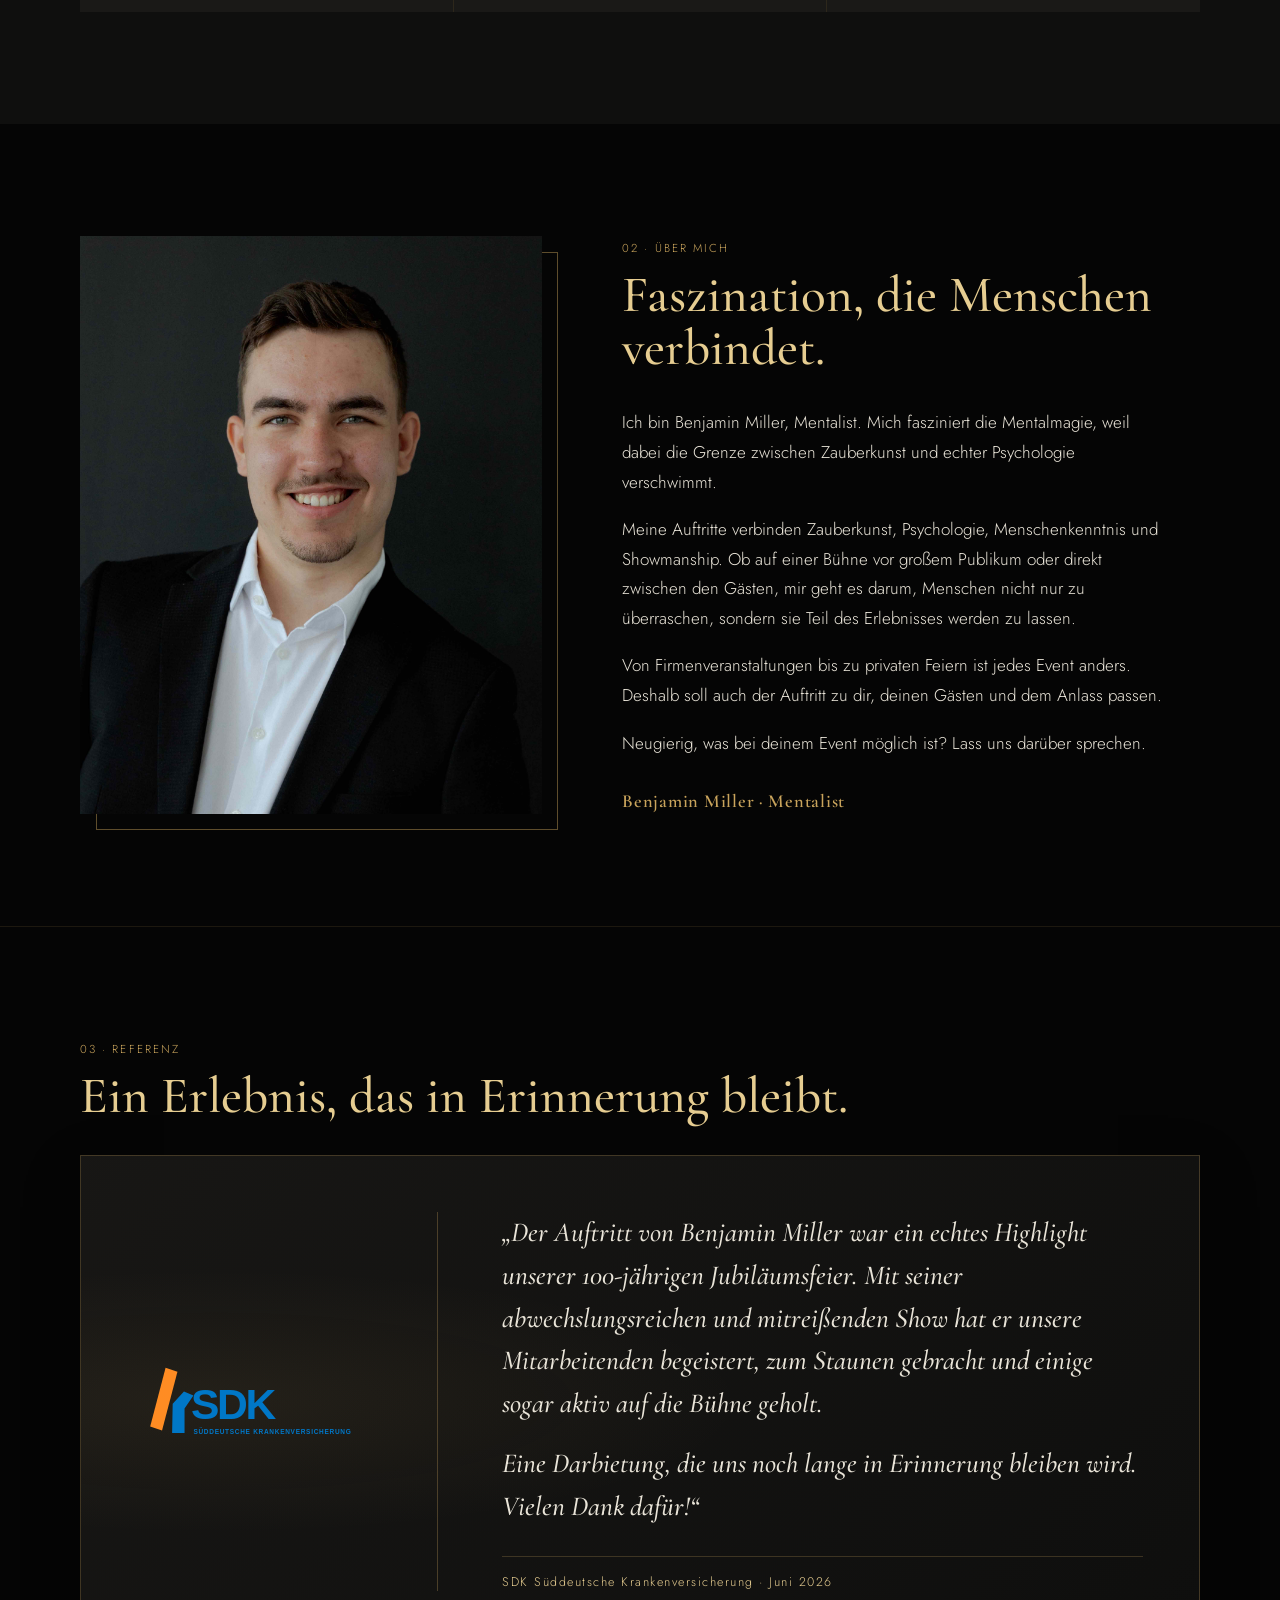
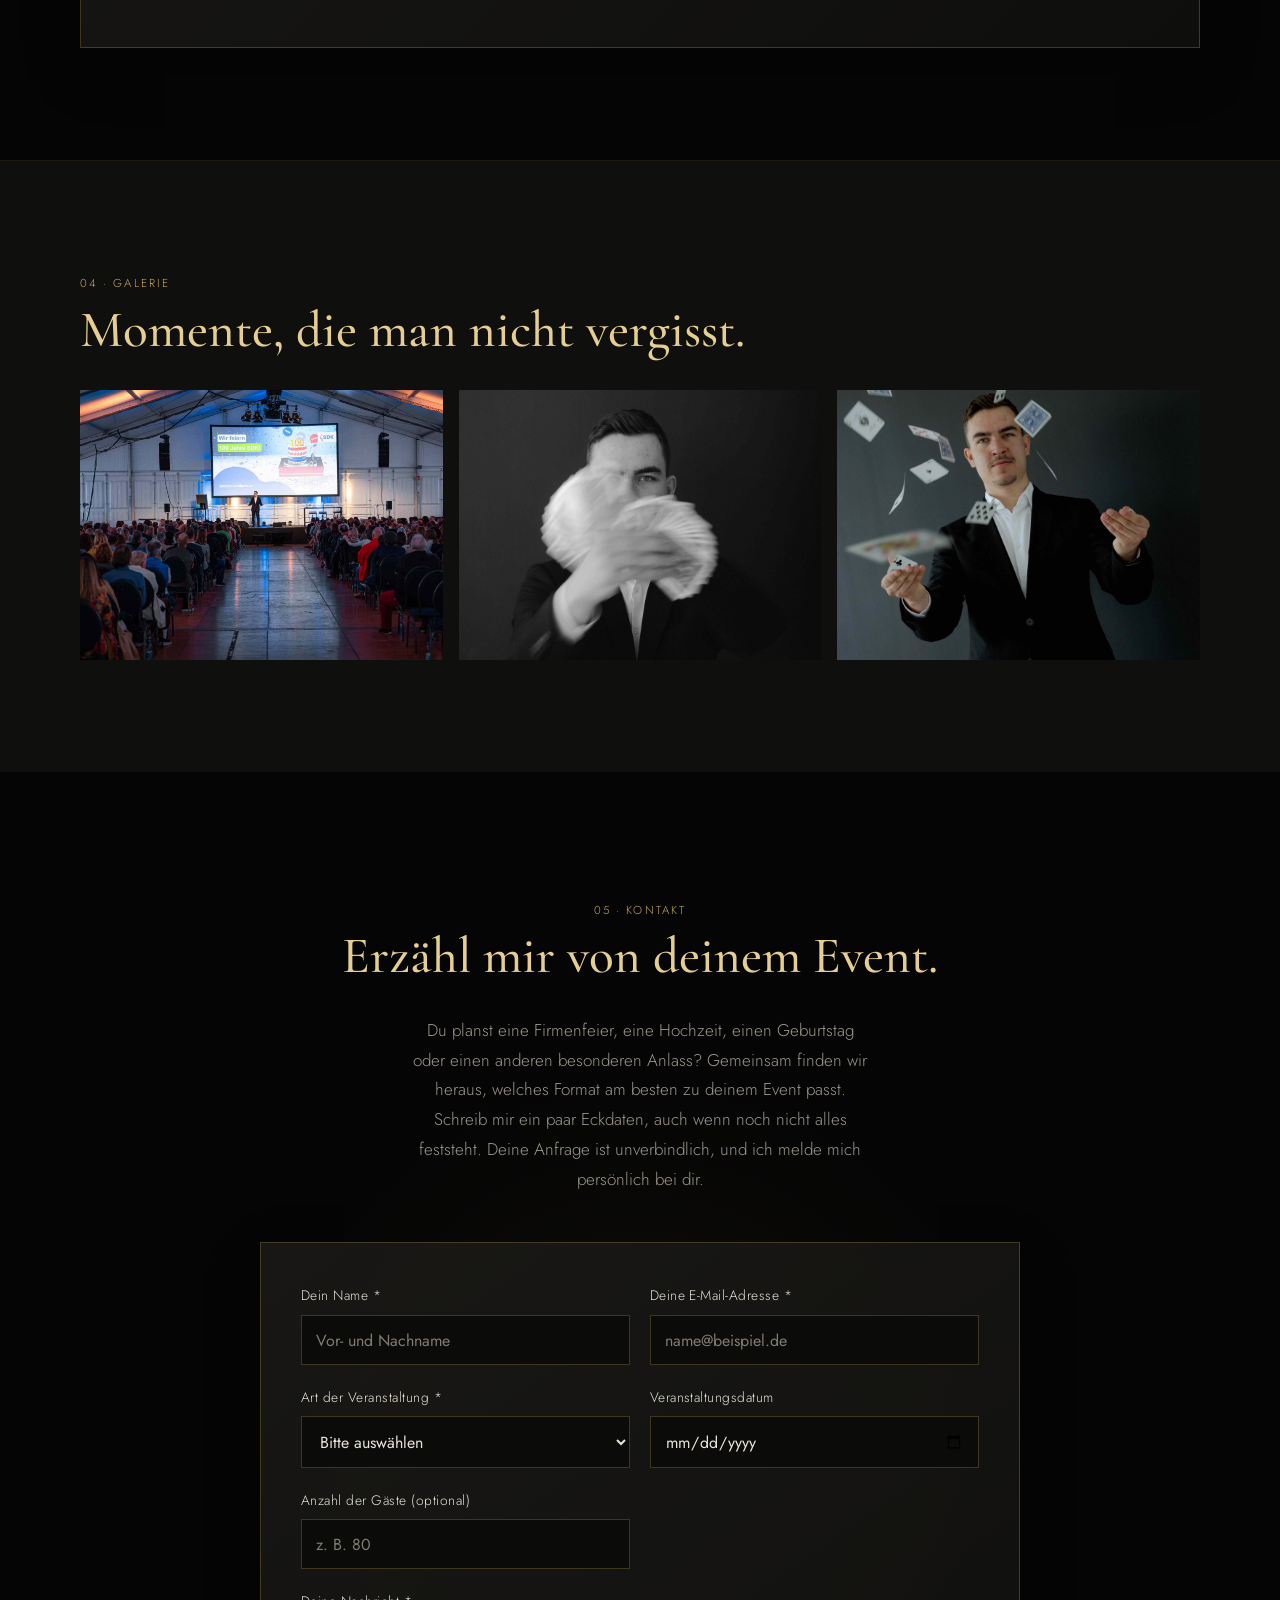
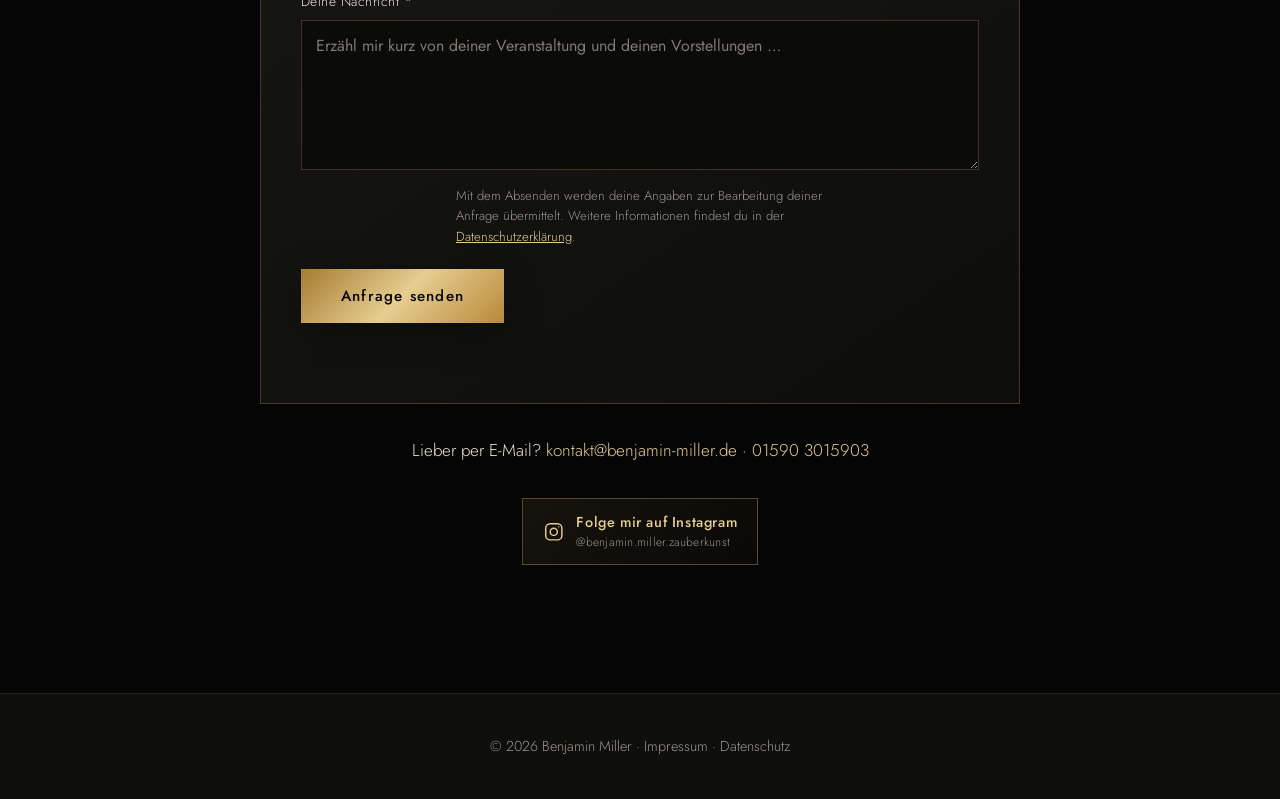
==== commit 07d7fbfc: "Fix typos and improve wording in index.html Corrected spelling and phrasing in multiple paragraphs t" ====
--- a/index.html
+++ b/index.html
@@ -337,7 +337,7 @@
             <div class="format-details">
               <img src="bilder/closup.jpg" alt="Platzhalterbild für Close-up" loading="lazy">
               <div class="format-copy">
-                <p>Beim Close-up-Mentalismus findet das Erlebnis direkt bei deinen Gästen statt. Ich bewege mich zwischen den Gruppen und sorge mit Gedankenexperimenten, scheinbar freien Entscheidungen und verblüffenden Vorhersagen für Momente, über die noch lange gesprochen wird.</p>
+                <p>Beim Close-Up-Mentalismus findet das Erlebnis direkt bei deinen Gästen statt. Ich bewege mich zwischen den Gruppen und sorge mit Gedankenexperimenten, scheinbar freien Entscheidungen und verblüffenden Vorhersagen für Momente, über die noch lange gesprochen wird.</p>
                 <p>Das Format eignet sich für Empfänge, Dinner, Hochzeiten, Geburtstage und Networking bei Business-Events.</p>
                 <ul>
                 <li>Dauer und Ablauf stimmen wir auf dein Event ab</li>
@@ -377,7 +377,7 @@
         <div class="format">
           <h3>Vorträge &amp; Seminare</h3>
           <div class="format-intro">
-            <p>Wie nehmen wir andere Menschen wahr, und wie leicht lassen wir uns beeinflussen? Mentalistische Experimente machen Wahrnehmung, Kommunikation und Menschenkenntnis auf überraschende Weise erlebbar.</p>
+            <p>Wie nehmen wir andere Menschen wahr, und wie leicht lassen wir uns beeinflussen? Mentale Experimente machen Wahrnehmung, Kommunikation und Menschenkenntnis auf überraschende Weise erlebbar.</p>
             <p class="facts">Nach Absprache · für Unternehmen, Teams und Gruppen</p>
           </div>
           <details class="format-more">
@@ -385,7 +385,7 @@
             <div class="format-details">
               <img src="bilder/Vortrg.jpg" alt="Platzhalterbild für Vortrag" loading="lazy">
               <div class="format-copy">
-                <p>Wie gut kennen wir unsere eigene Wahrnehmung, und wie leicht lassen wir uns beeinflussen? Anhand mentalistischer Experimente beschäftigen wir uns mit nonverbaler Kommunikation, Beobachtung und Menschenkenntnis.</p>
+                <p>Wie gut kennen wir unsere eigene Wahrnehmung, und wie leicht lassen wir uns beeinflussen? Anhand mentaler Experimente beschäftigen wir uns mit nonverbaler Kommunikation, Beobachtung und Menschenkenntnis.</p>
                 <p>Der interaktive Vortrag verbindet überraschende Demonstrationen mit neuen Perspektiven auf alltägliche Begegnungen. Je nach Format können auch Gedächtnistechniken und praktische Übungen Teil des Programms sein.</p>
                 <ul>
                 <li>Dauer nach Absprache, ein mögliches Seminarformat umfasst etwa drei Stunden</li>
@@ -407,8 +407,8 @@
       <div class="about-copy">
         <div class="section-kicker">02 · Über mich</div>
         <h2>Faszination, die Menschen verbindet.</h2>
-        <p>Ich bin Benjamin Miller, Mentalist. Mich fasziniert der Moment, in dem Menschen beginnen, ihre eigene Wahrnehmung zu hinterfragen und aus einem scheinbar unmöglichen Erlebnis ein gemeinsames Gesprächsthema wird.</p>
-        <p>Mit meinen Auftritten verbinde ich Mentalismus, Interaktion und eine elegante Inszenierung. Ob auf einer Bühne vor großem Publikum oder direkt zwischen den Gästen, mir geht es darum, Menschen nicht nur zu überraschen, sondern sie Teil des Erlebnisses werden zu lassen.</p>
+        <p>Ich bin Benjamin Miller, Mentalist. Mich fasziniert die Mentalmagie, weil dabei die Grenze zwischen Zauberkunst und echter Psychologie verschwimmt.</p>
+        <p>Meine Auftritte verbinden Zauberkunst, Psychologie, Menschenkenntnis und Showmanship. Ob auf einer Bühne vor großem Publikum oder direkt zwischen den Gästen, mir geht es darum, Menschen nicht nur zu überraschen, sondern sie Teil des Erlebnisses werden zu lassen.</p>
         <p>Von Firmenveranstaltungen bis zu privaten Feiern ist jedes Event anders. Deshalb soll auch der Auftritt zu dir, deinen Gästen und dem Anlass passen.</p>
         <p>Neugierig, was bei deinem Event möglich ist? Lass uns darüber sprechen.</p>
         <p class="signature">Benjamin Miller · Mentalist</p>
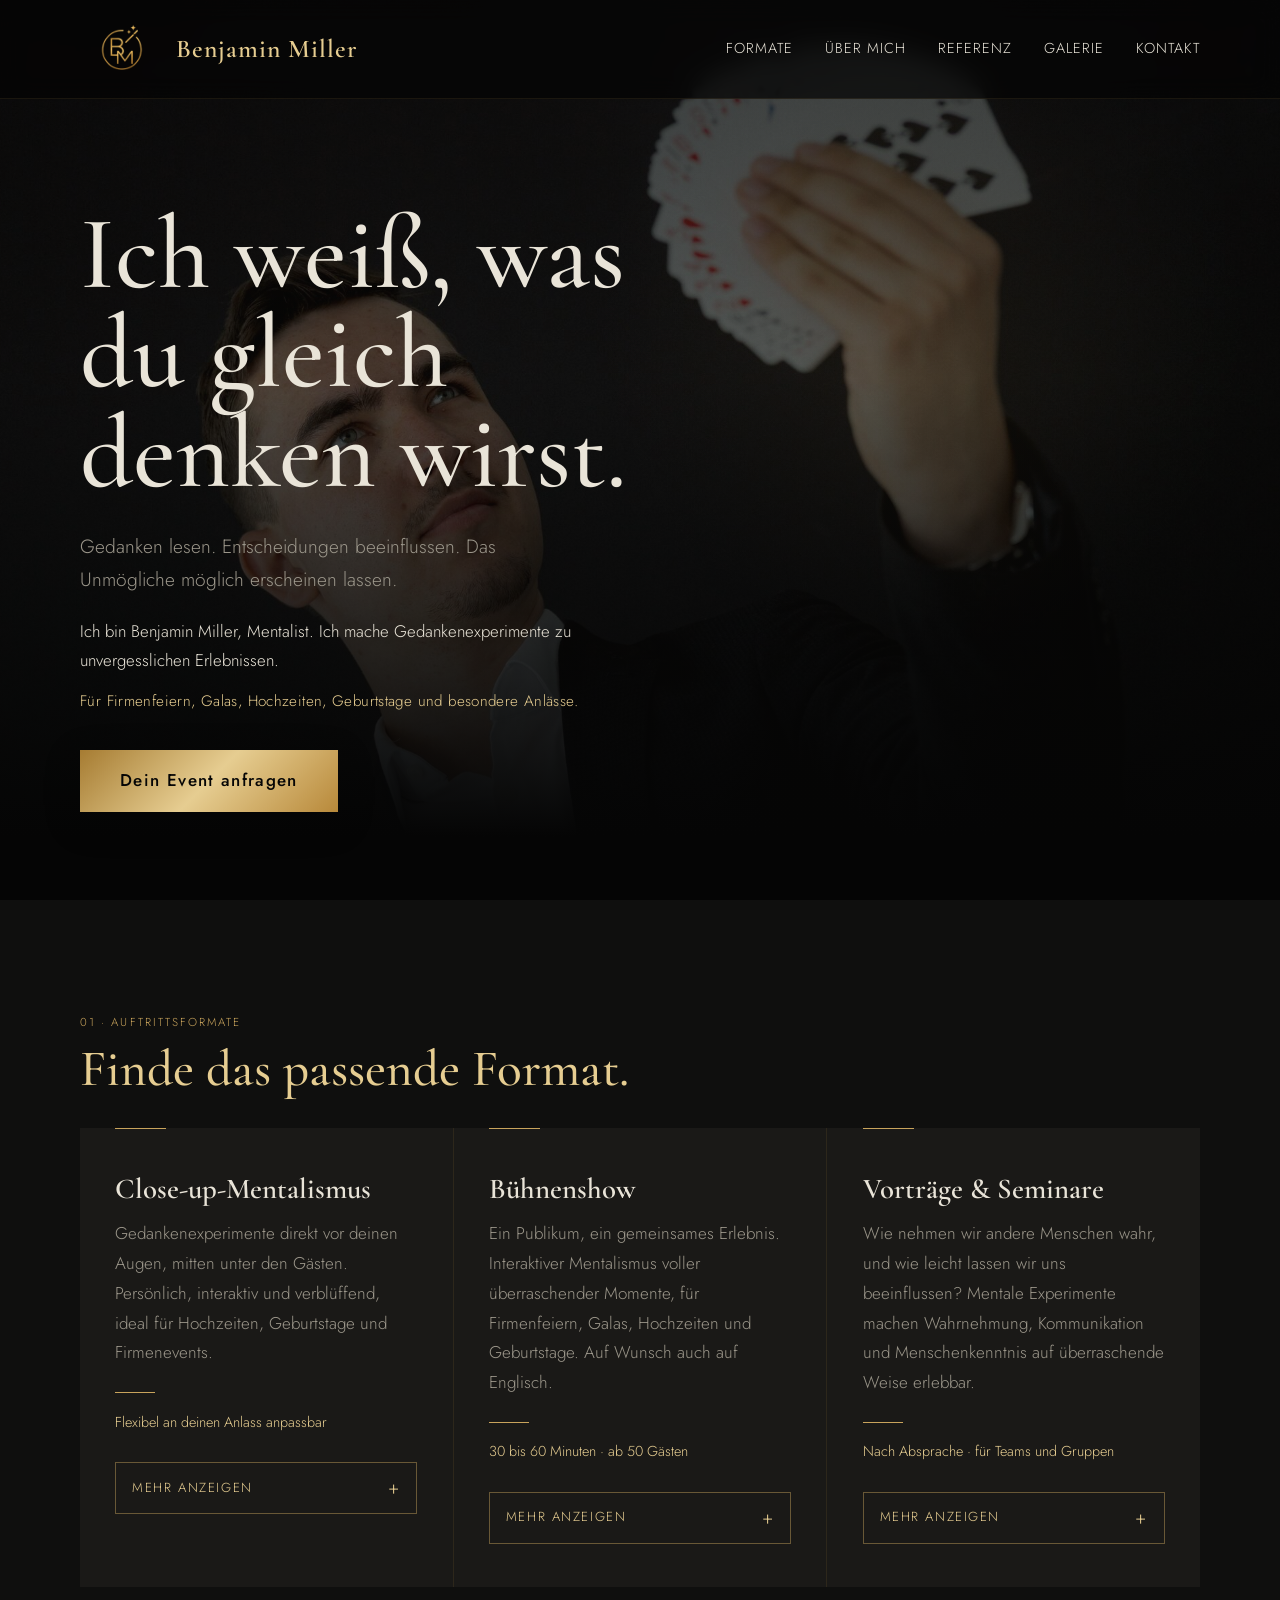
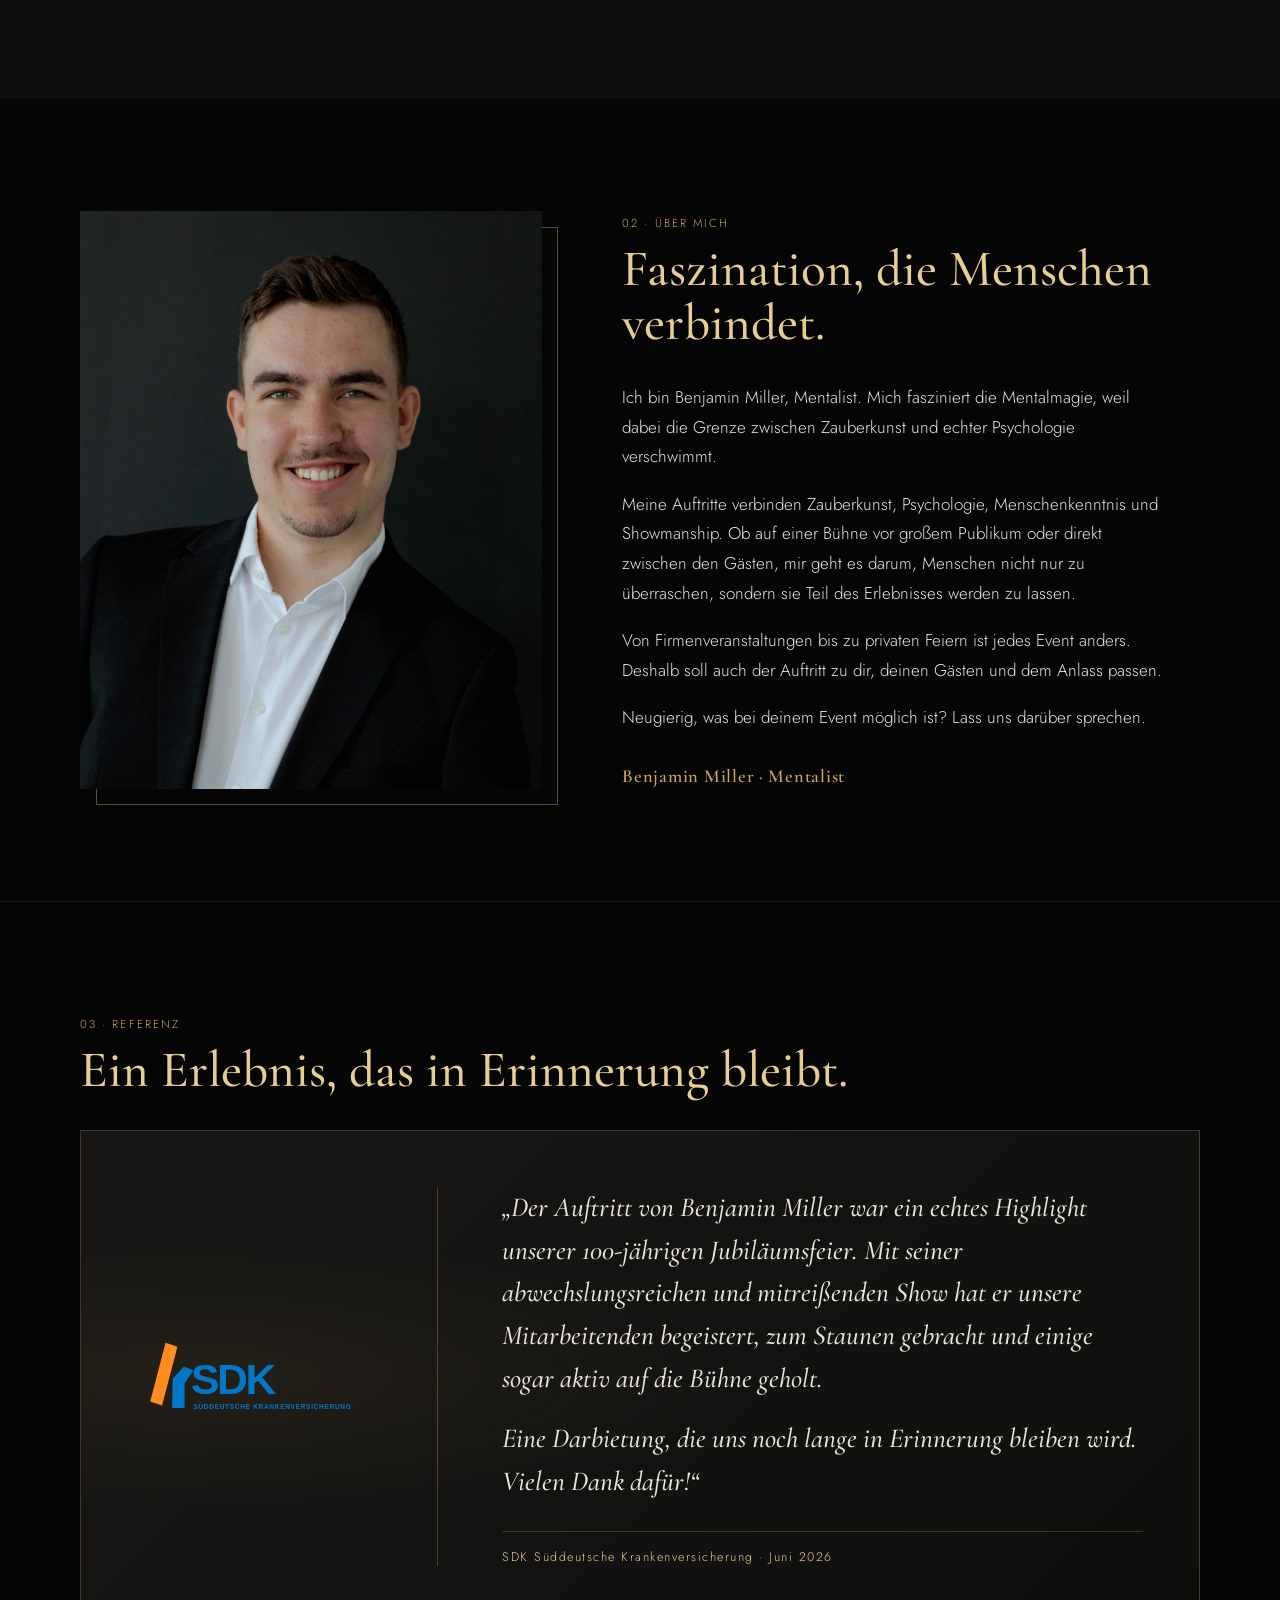
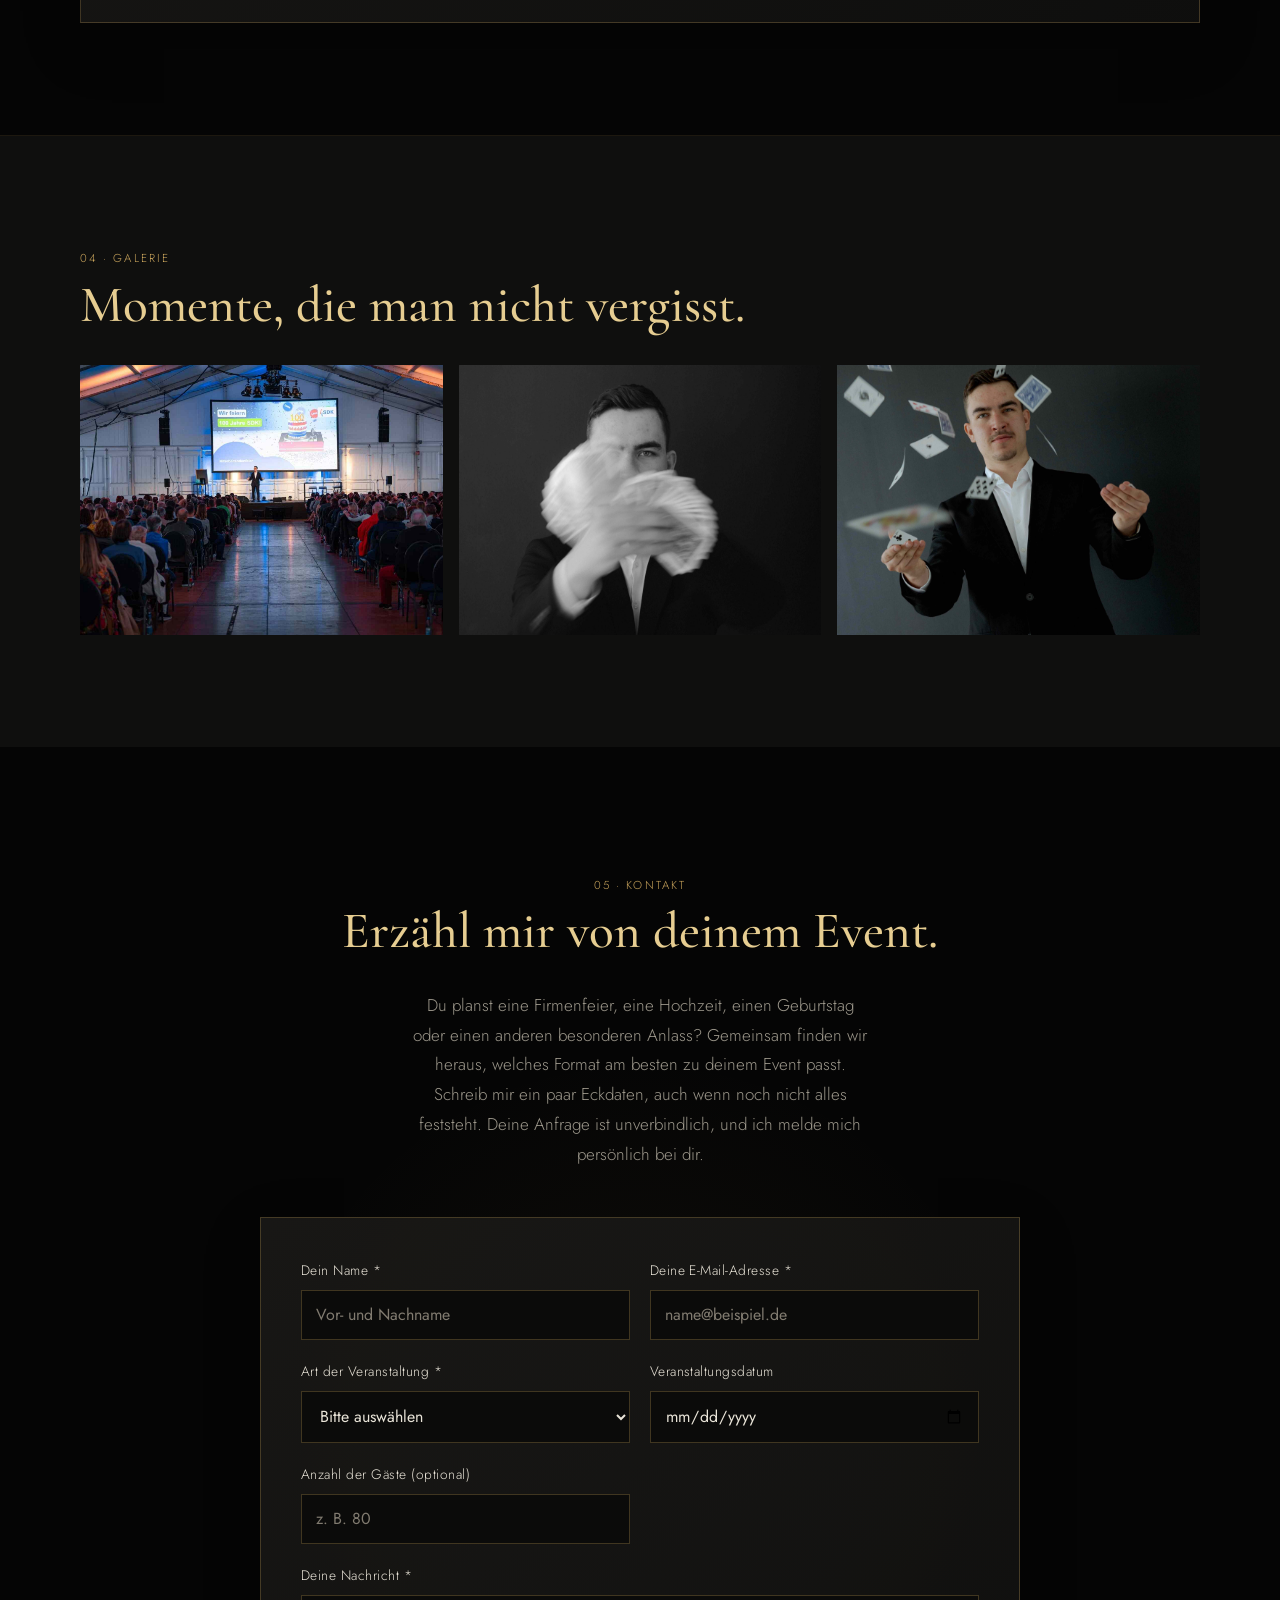
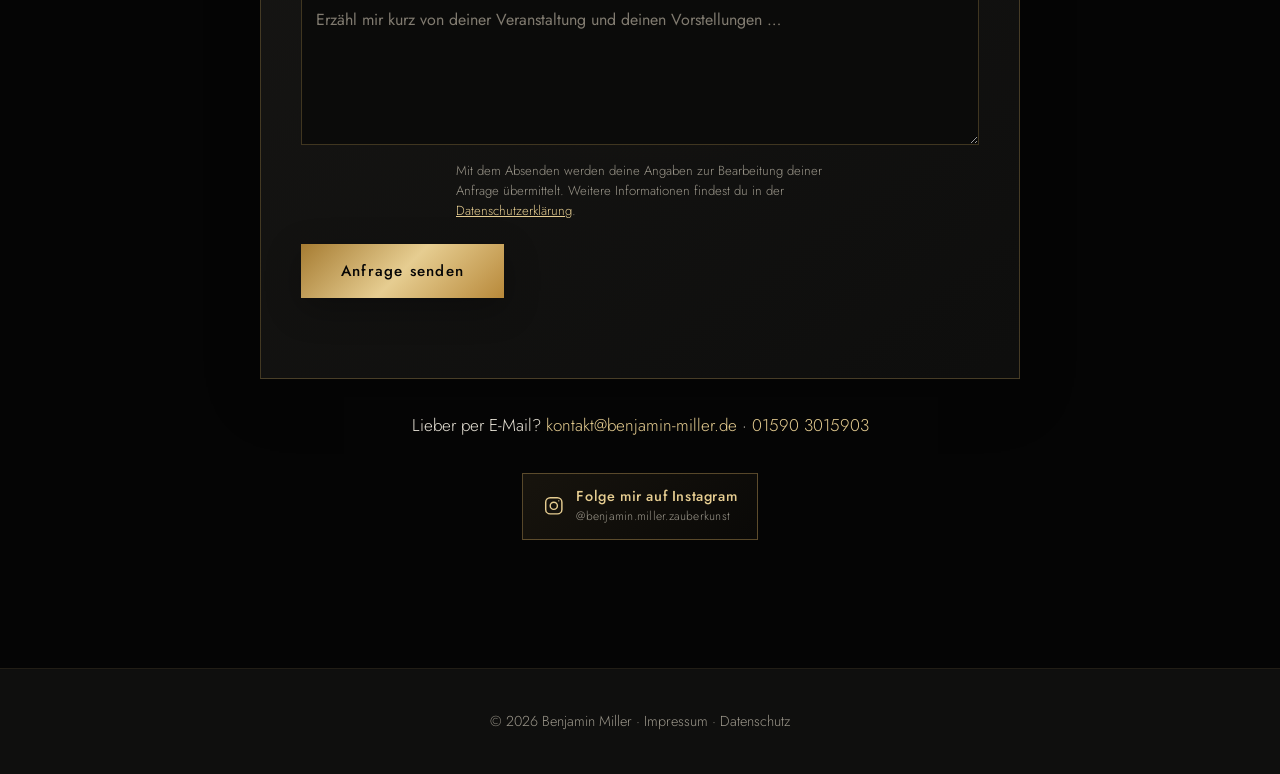
==== commit 42c8faa2: "Refine descriptions for Close-Up Mentalism and seminars Updated text to clarify the type of magic an" ====
--- a/index.html
+++ b/index.html
@@ -337,7 +337,7 @@
             <div class="format-details">
               <img src="bilder/closup.jpg" alt="Platzhalterbild für Close-up" loading="lazy">
               <div class="format-copy">
-                <p>Beim Close-Up-Mentalismus findet das Erlebnis direkt bei deinen Gästen statt. Ich bewege mich zwischen den Gruppen und sorge mit Gedankenexperimenten, scheinbar freien Entscheidungen und verblüffenden Vorhersagen für Momente, über die noch lange gesprochen wird.</p>
+                <p>Beim der Close-Up-Mentalmagie findet die Magie hautnah direkt bei deinen Gästen statt. Ich bewege mich zwischen den Gruppen und sorge mit Gedankenexperimenten, scheinbar freien Entscheidungen und verblüffenden Vorhersagen für Momente, über die noch lange gesprochen wird.</p>
                 <p>Das Format eignet sich für Empfänge, Dinner, Hochzeiten, Geburtstage und Networking bei Business-Events.</p>
                 <ul>
                 <li>Dauer und Ablauf stimmen wir auf dein Event ab</li>
@@ -378,7 +378,7 @@
           <h3>Vorträge &amp; Seminare</h3>
           <div class="format-intro">
             <p>Wie nehmen wir andere Menschen wahr, und wie leicht lassen wir uns beeinflussen? Mentale Experimente machen Wahrnehmung, Kommunikation und Menschenkenntnis auf überraschende Weise erlebbar.</p>
-            <p class="facts">Nach Absprache · für Unternehmen, Teams und Gruppen</p>
+            <p class="facts">Nach Absprache · für Teams und Gruppen</p>
           </div>
           <details class="format-more">
             <summary><span class="summary-label">Mehr anzeigen</span></summary>
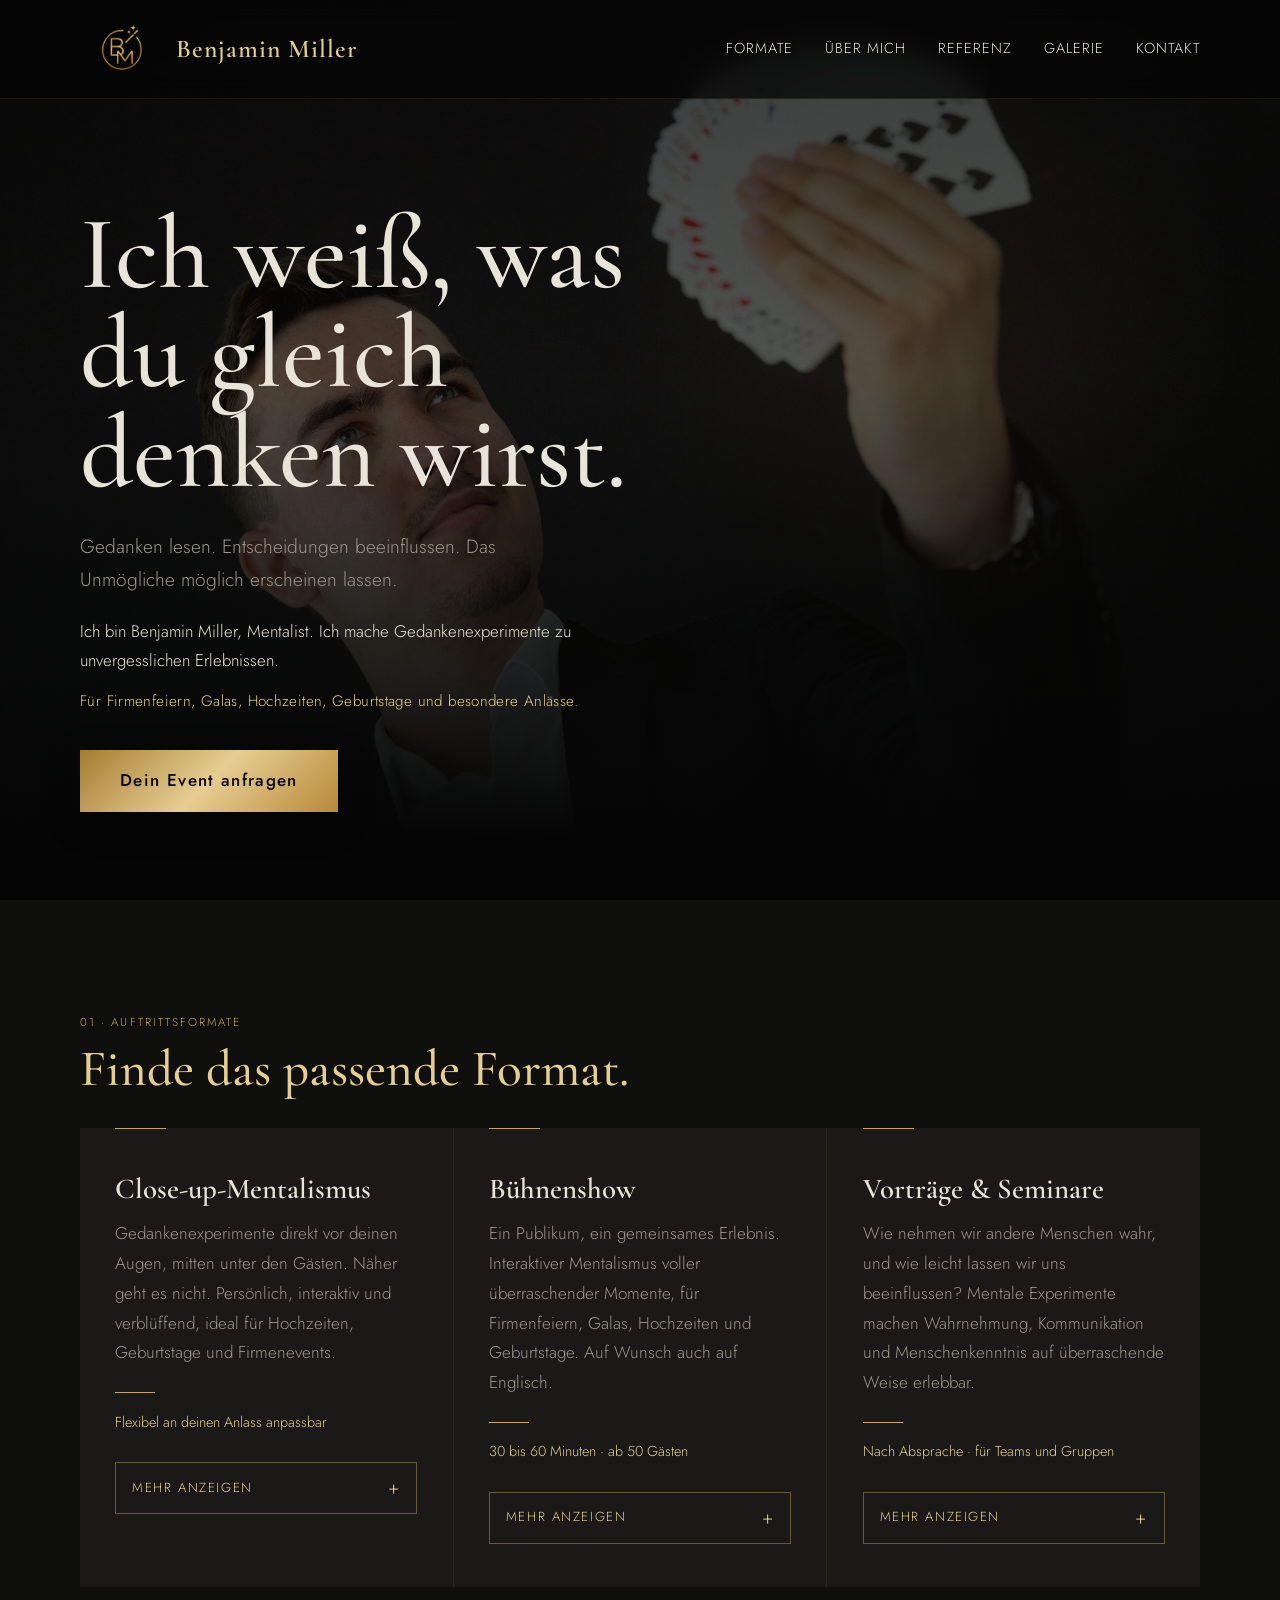
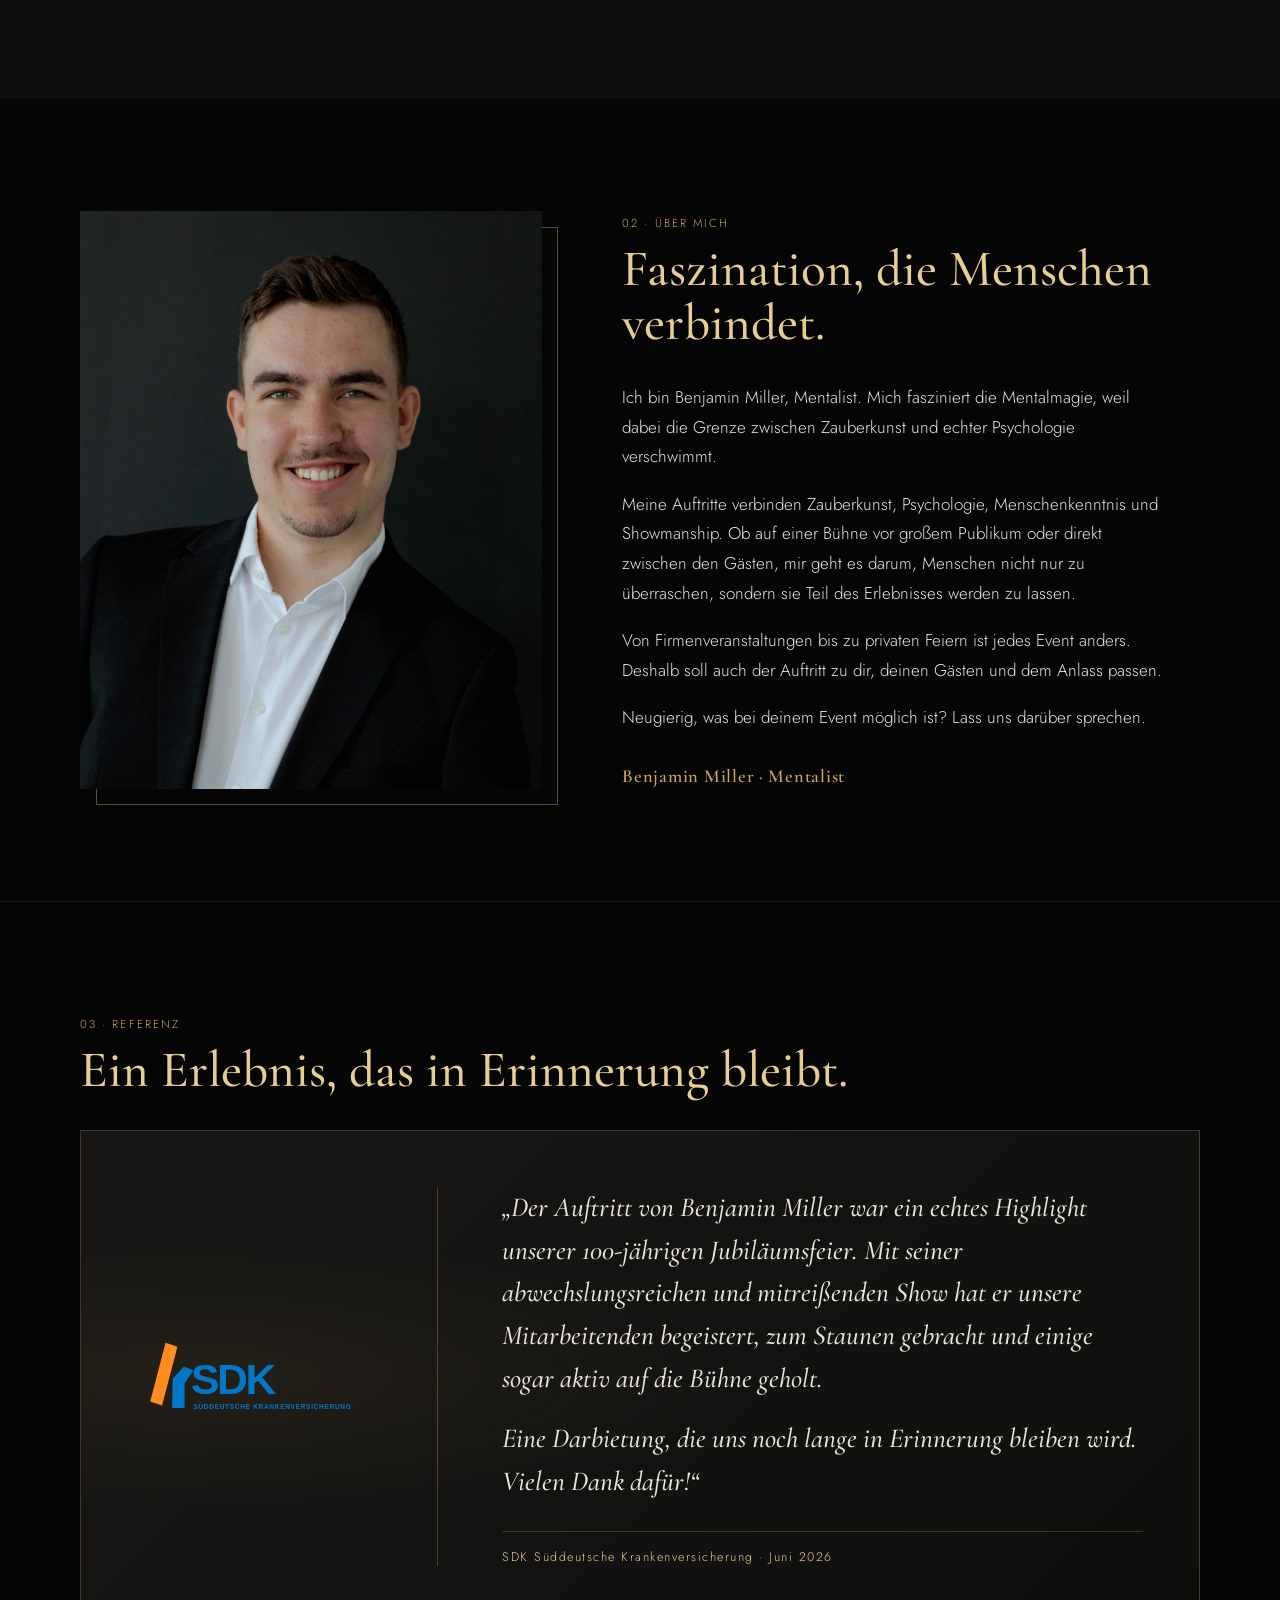
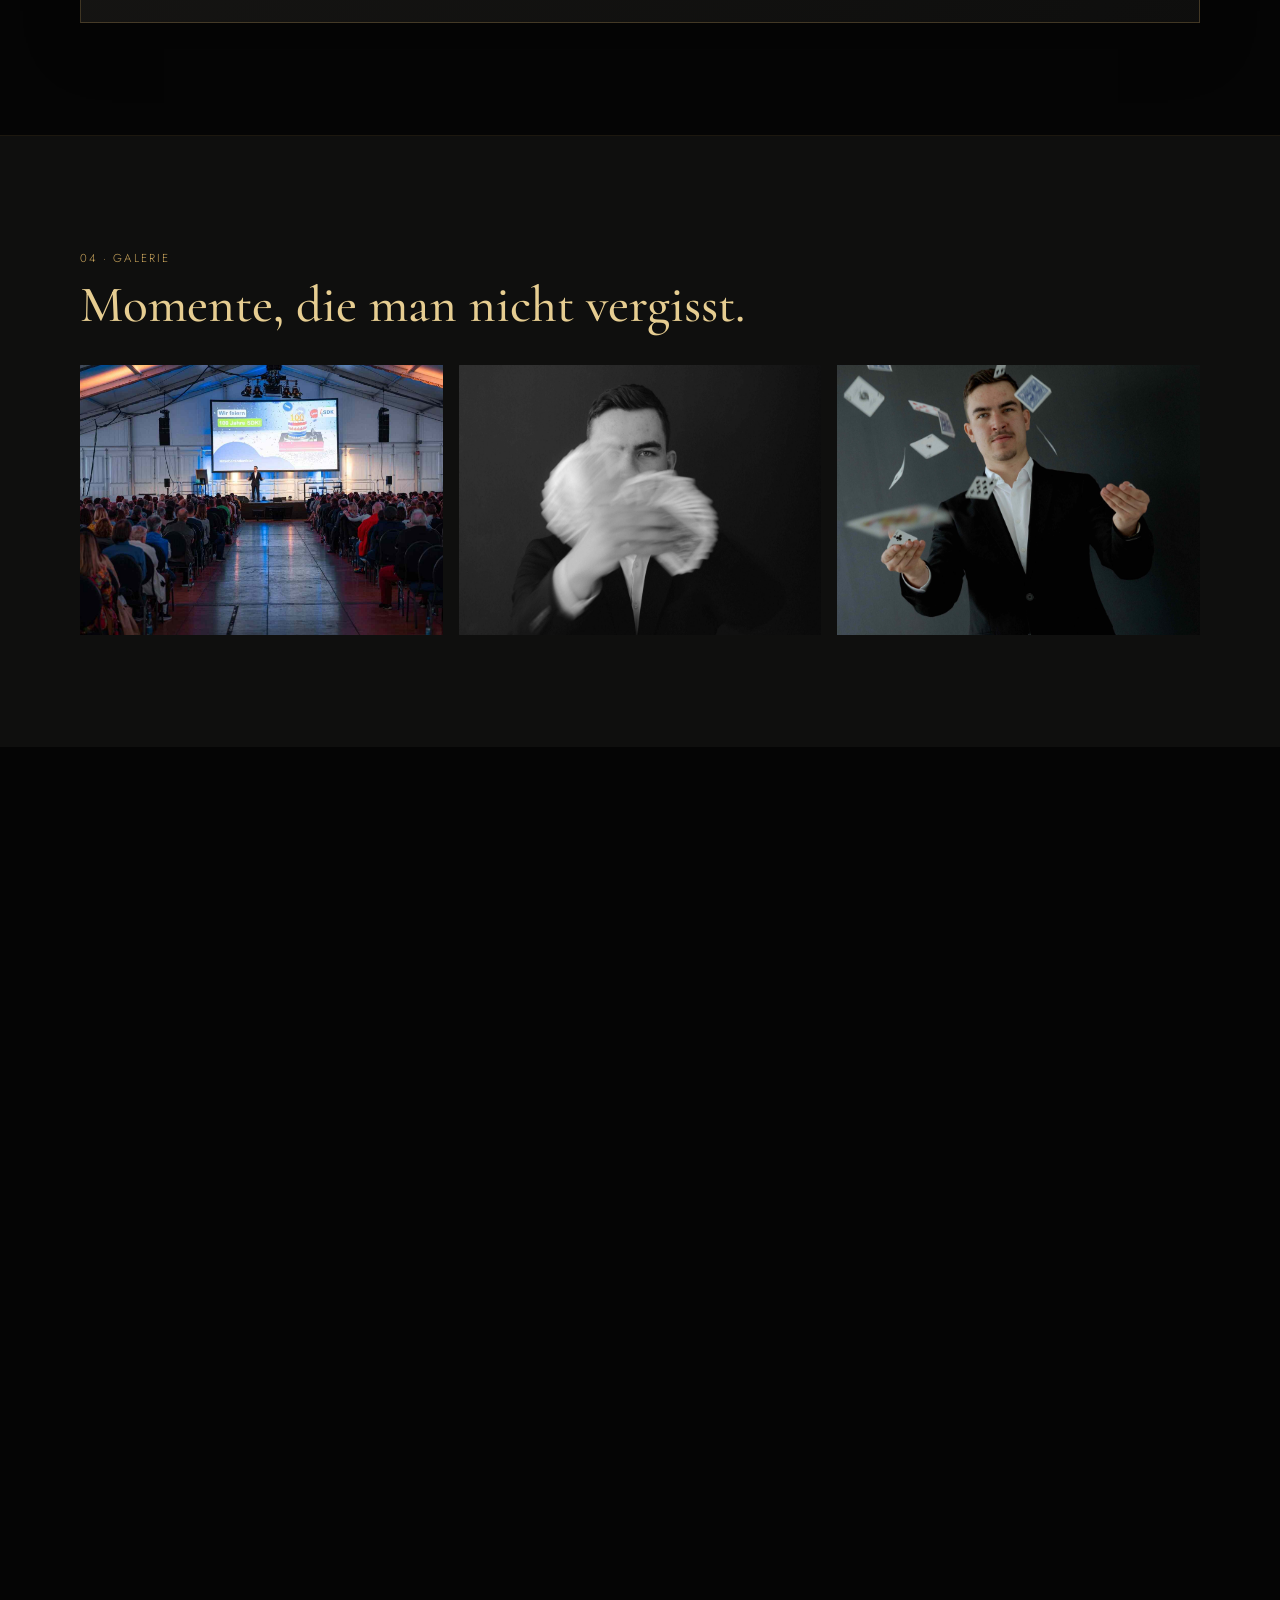
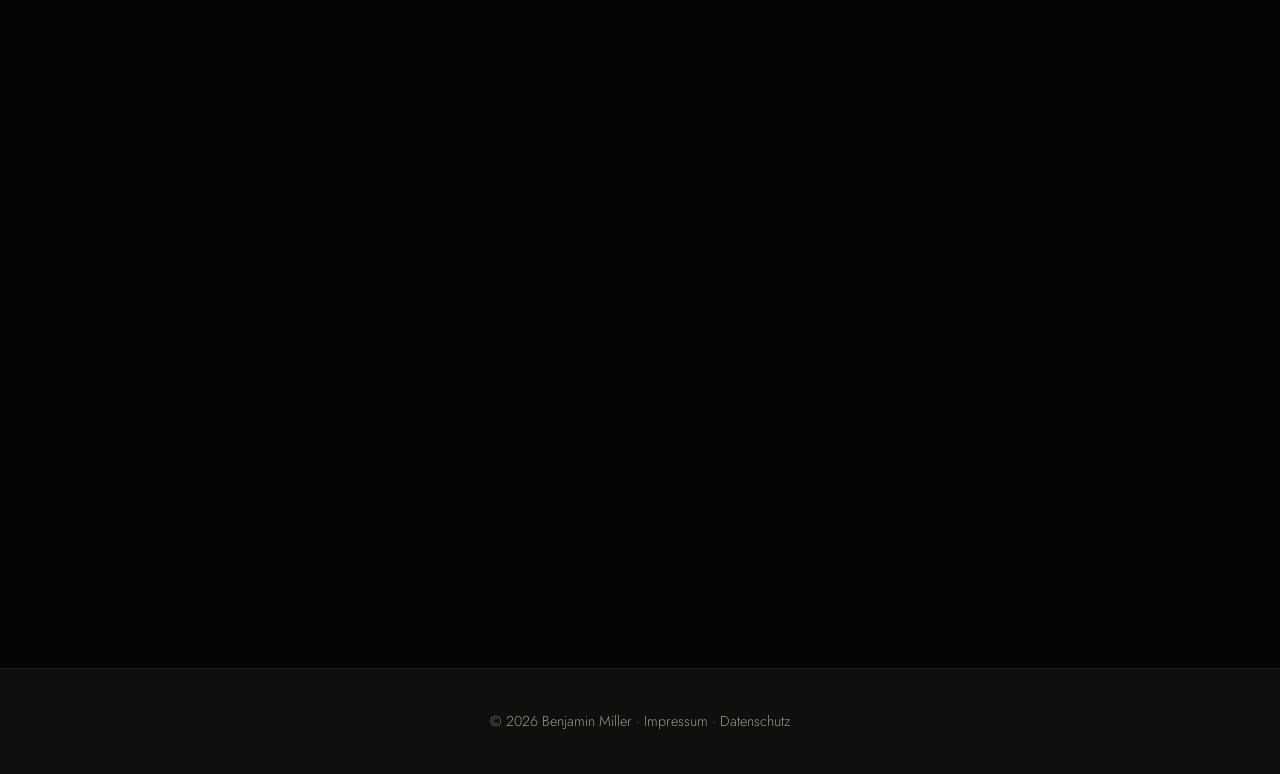
==== commit 46a500d7: "Correct German phrases in index.html" ====
--- a/index.html
+++ b/index.html
@@ -329,7 +329,7 @@
         <div class="format">
           <h3>Close-up-Mentalismus</h3>
           <div class="format-intro">
-            <p>Gedankenexperimente direkt vor deinen Augen, mitten unter den Gästen. Persönlich, interaktiv und verblüffend, ideal für Hochzeiten, Geburtstage und Firmenevents.</p>
+            <p>Gedankenexperimente direkt vor deinen Augen, mitten unter den Gästen. Näher geht es nicht. Persönlich, interaktiv und verblüffend, ideal für Hochzeiten, Geburtstage und Firmenevents.</p>
             <p class="facts">Flexibel an deinen Anlass anpassbar</p>
           </div>
           <details class="format-more">
@@ -337,7 +337,7 @@
             <div class="format-details">
               <img src="bilder/closup.jpg" alt="Platzhalterbild für Close-up" loading="lazy">
               <div class="format-copy">
-                <p>Beim der Close-Up-Mentalmagie findet die Magie hautnah direkt bei deinen Gästen statt. Ich bewege mich zwischen den Gruppen und sorge mit Gedankenexperimenten, scheinbar freien Entscheidungen und verblüffenden Vorhersagen für Momente, über die noch lange gesprochen wird.</p>
+                <p>Bei der Close-Up-Mentalmagie findet die Magie hautnah direkt bei deinen Gästen statt. Ich bewege mich zwischen den Gruppen und sorge mit Gedankenexperimenten, scheinbar freien Entscheidungen und verblüffenden Vorhersagen für Momente, über die noch lange gesprochen wird.</p>
                 <p>Das Format eignet sich für Empfänge, Dinner, Hochzeiten, Geburtstage und Networking bei Business-Events.</p>
                 <ul>
                 <li>Dauer und Ablauf stimmen wir auf dein Event ab</li>
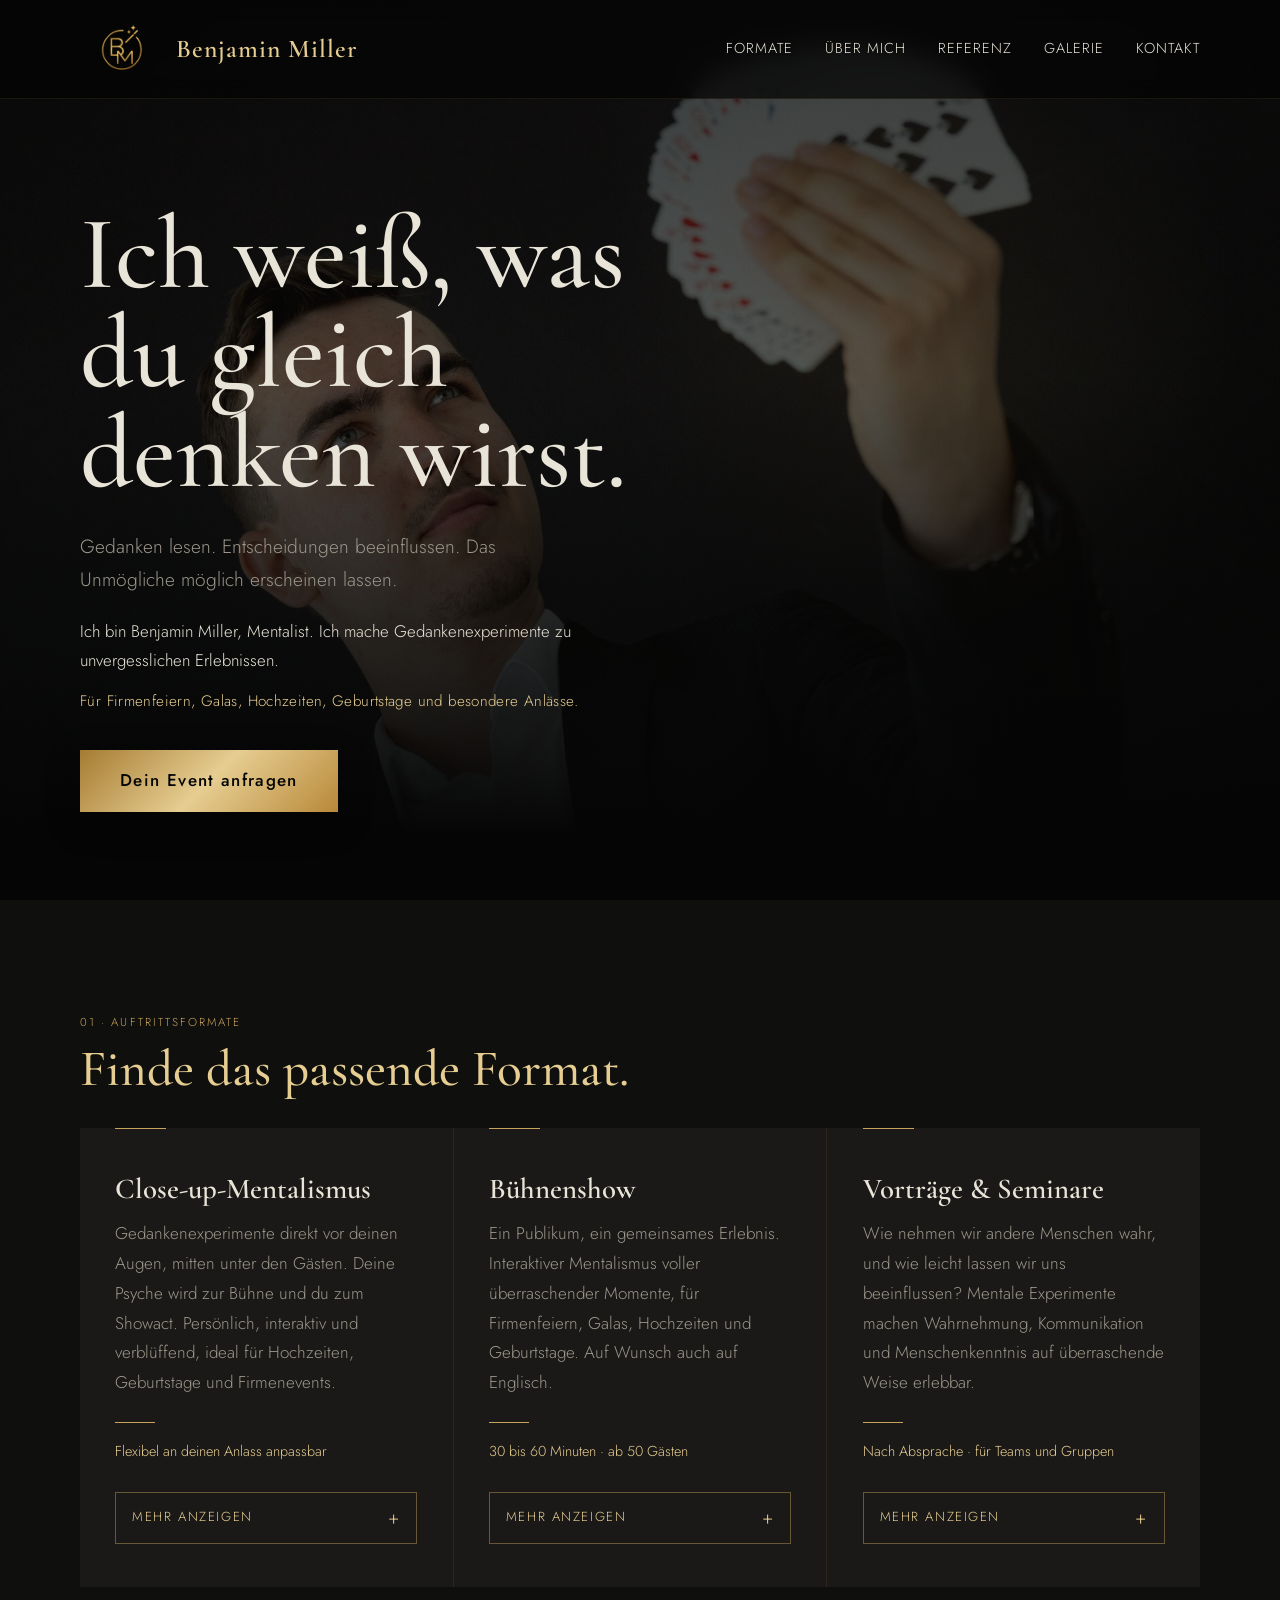
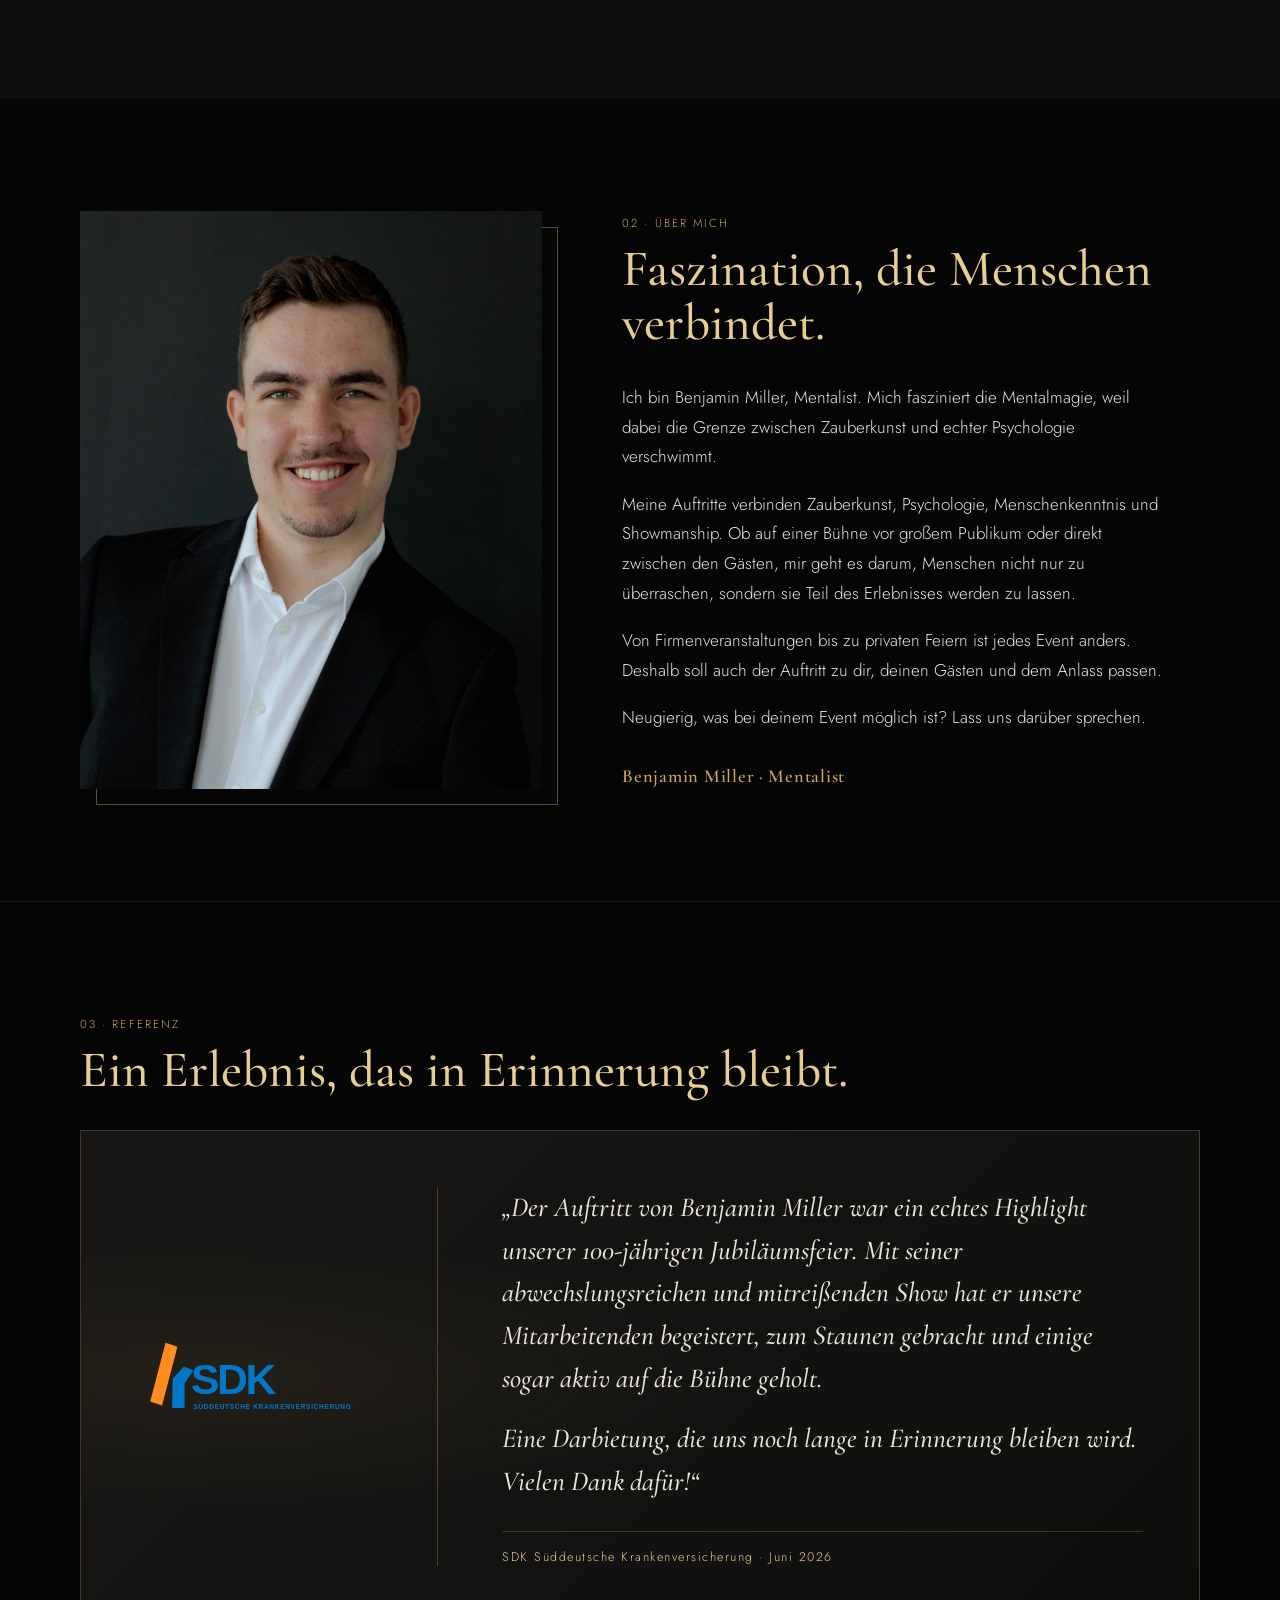
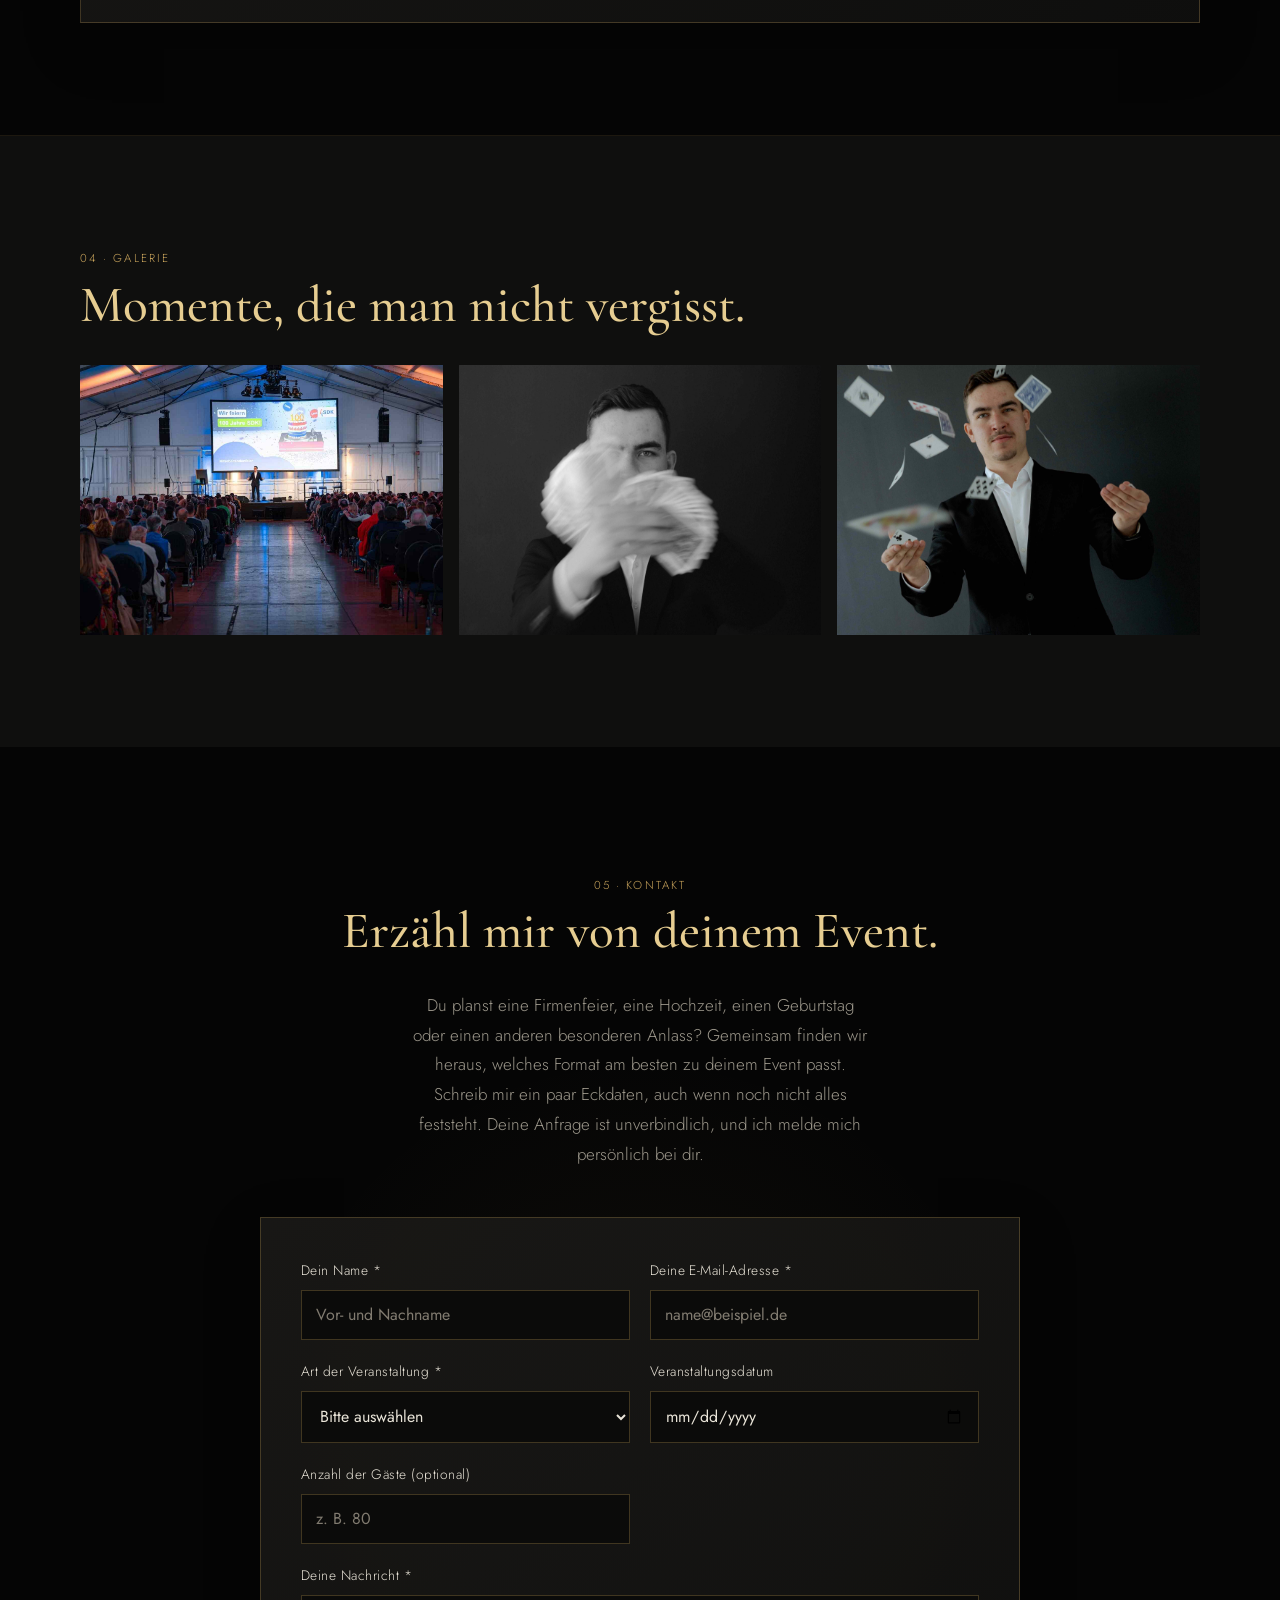
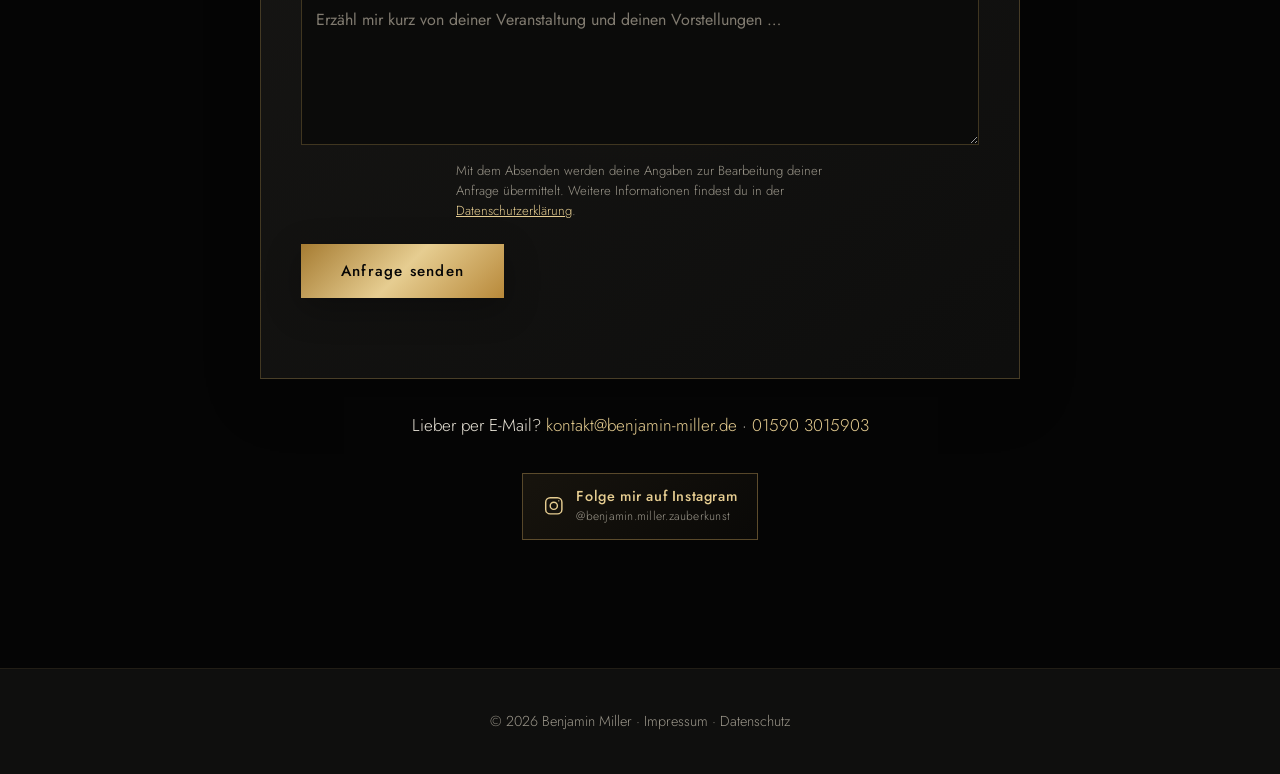
==== commit cd3d329f: "Update index.html" ====
--- a/index.html
+++ b/index.html
@@ -329,7 +329,7 @@
         <div class="format">
           <h3>Close-up-Mentalismus</h3>
           <div class="format-intro">
-            <p>Gedankenexperimente direkt vor deinen Augen, mitten unter den Gästen. Näher geht es nicht. Persönlich, interaktiv und verblüffend, ideal für Hochzeiten, Geburtstage und Firmenevents.</p>
+            <p>Gedankenexperimente direkt vor deinen Augen, mitten unter den Gästen. Deine Psyche wird zur Bühne und du zum Showact. Persönlich, interaktiv und verblüffend, ideal für Hochzeiten, Geburtstage und Firmenevents.</p>
             <p class="facts">Flexibel an deinen Anlass anpassbar</p>
           </div>
           <details class="format-more">
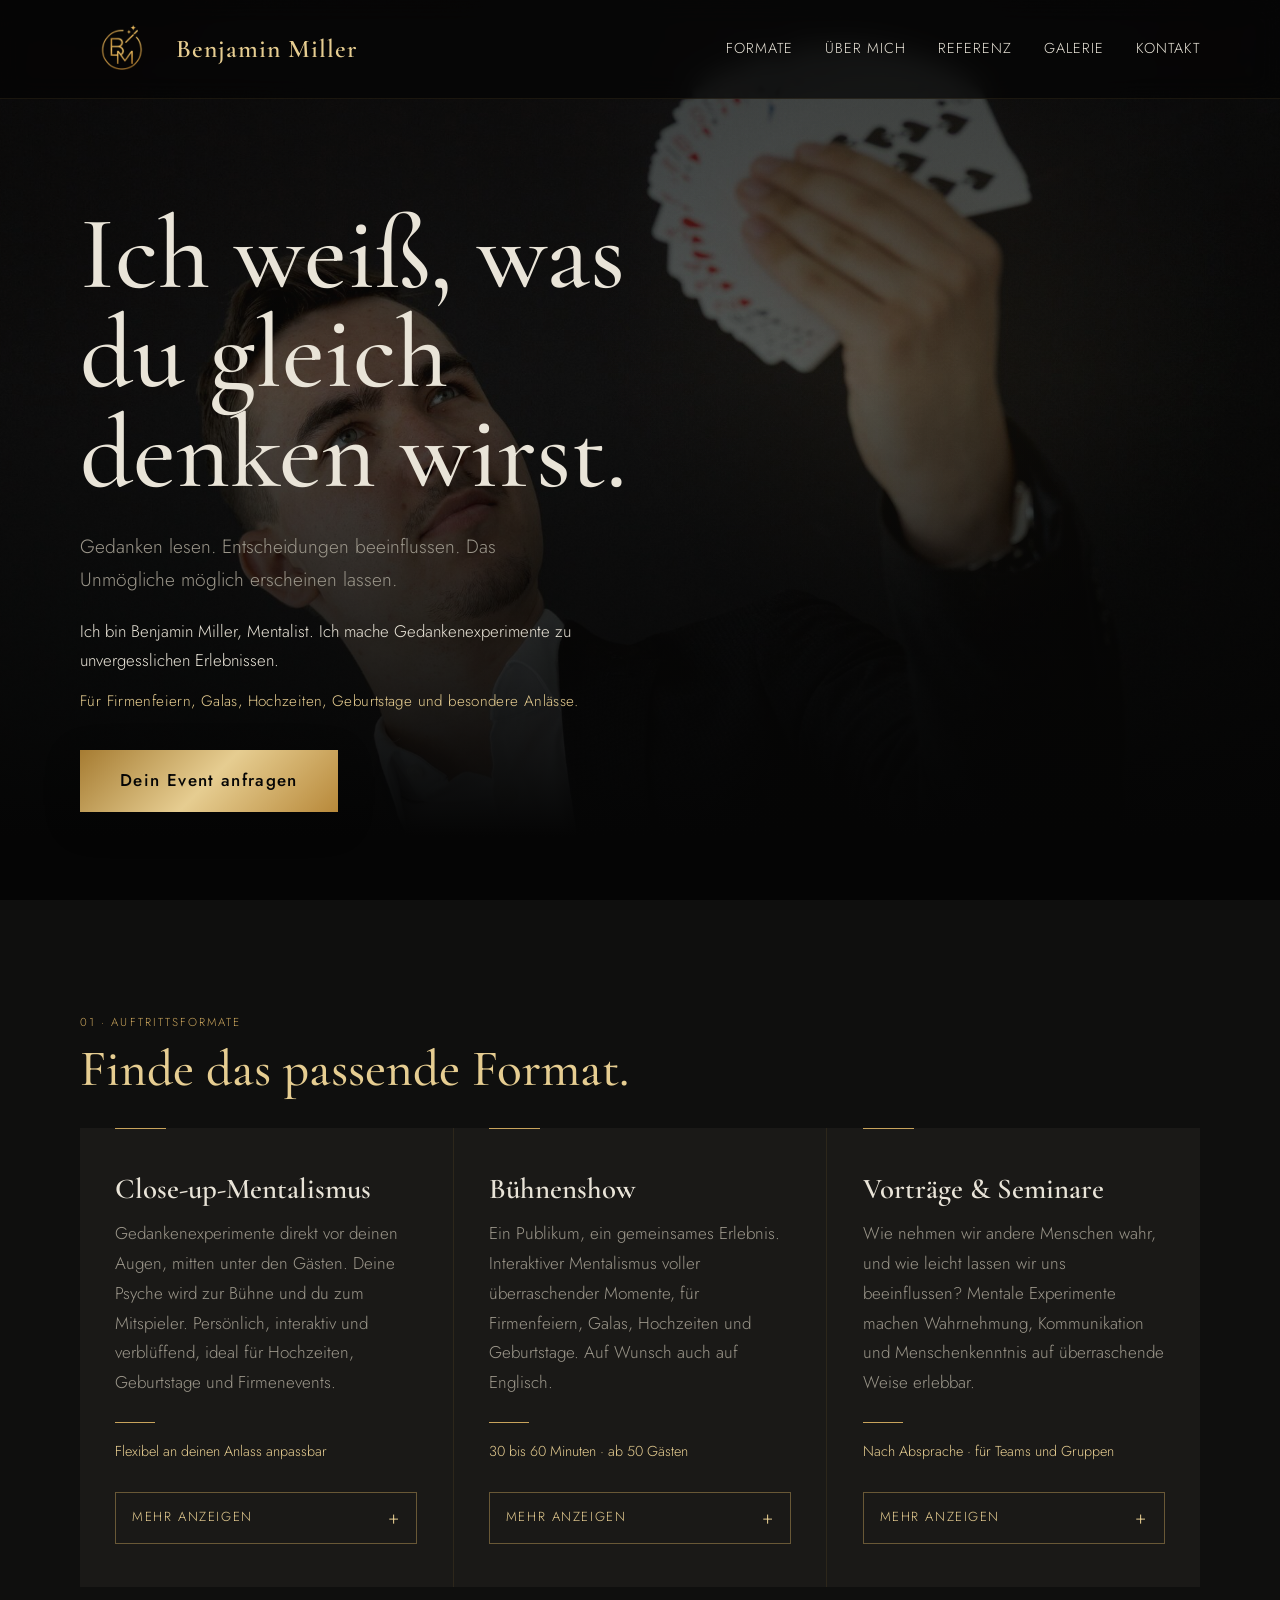
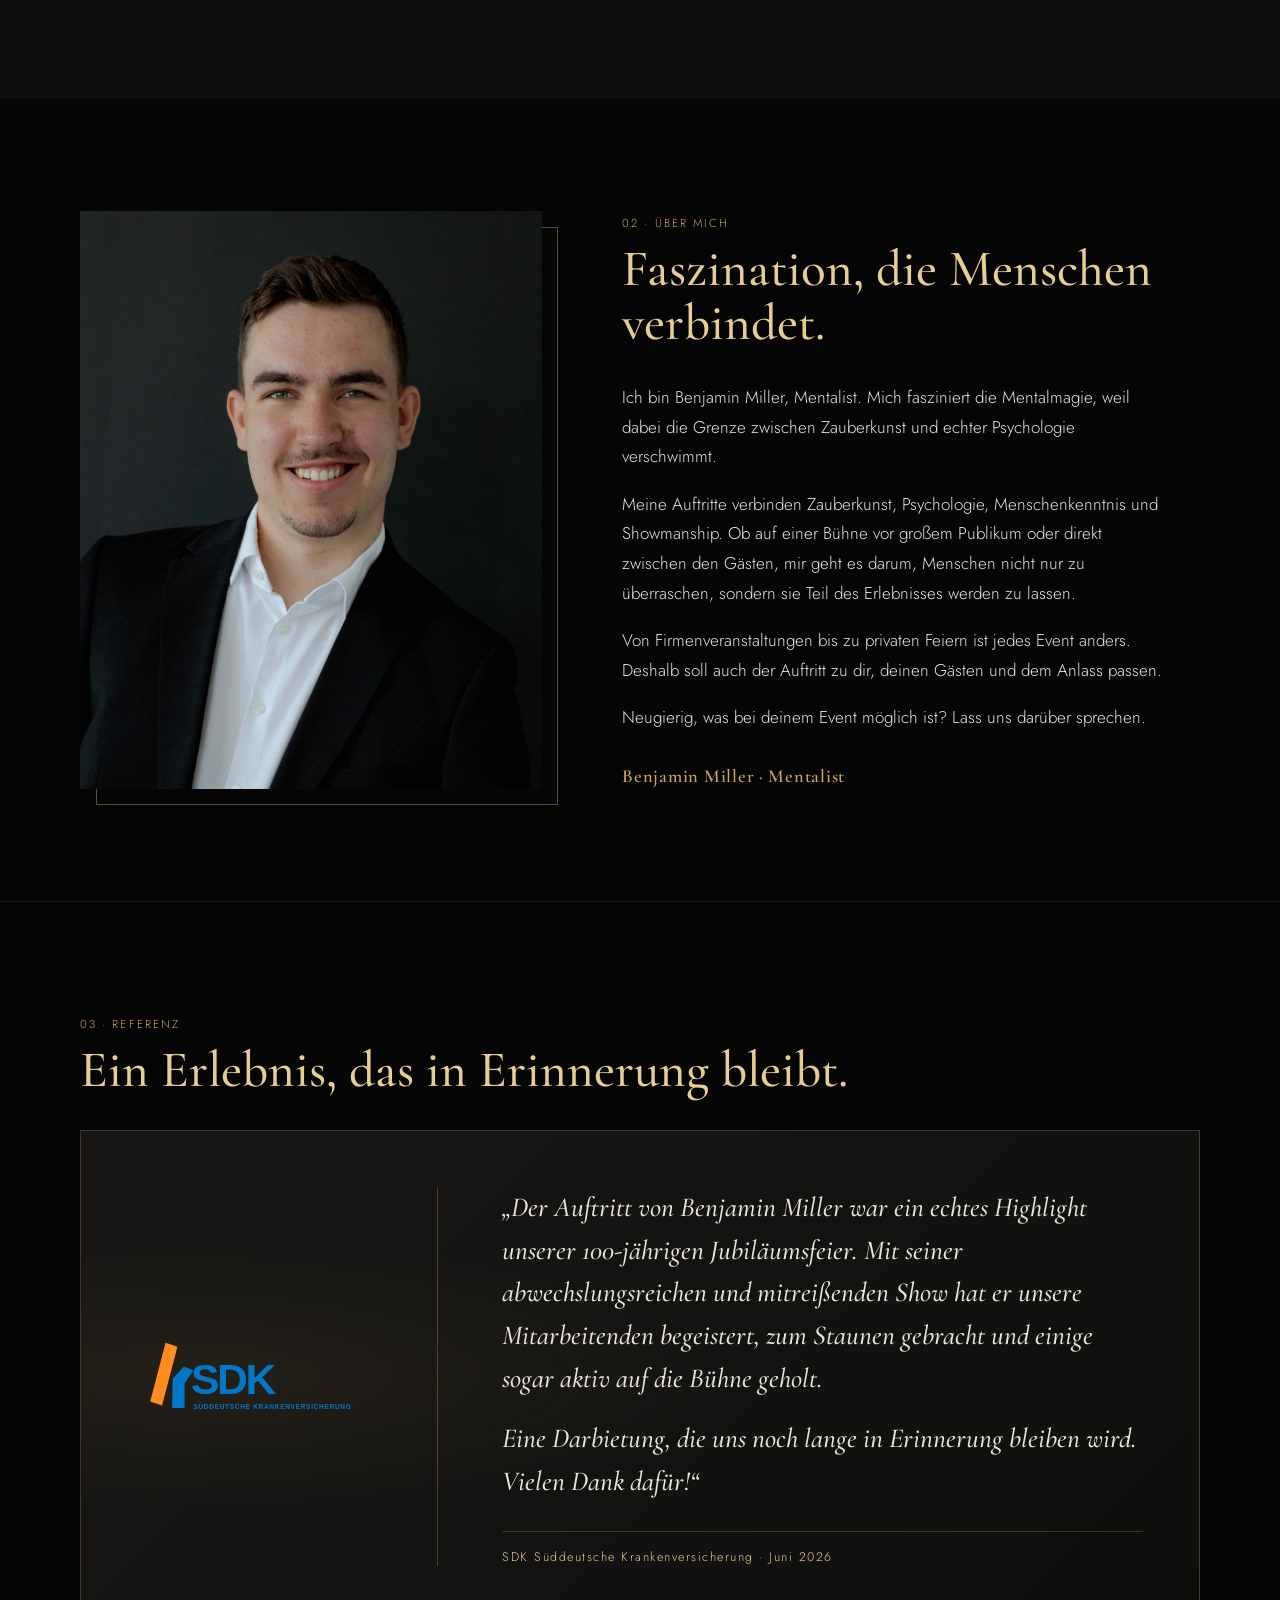
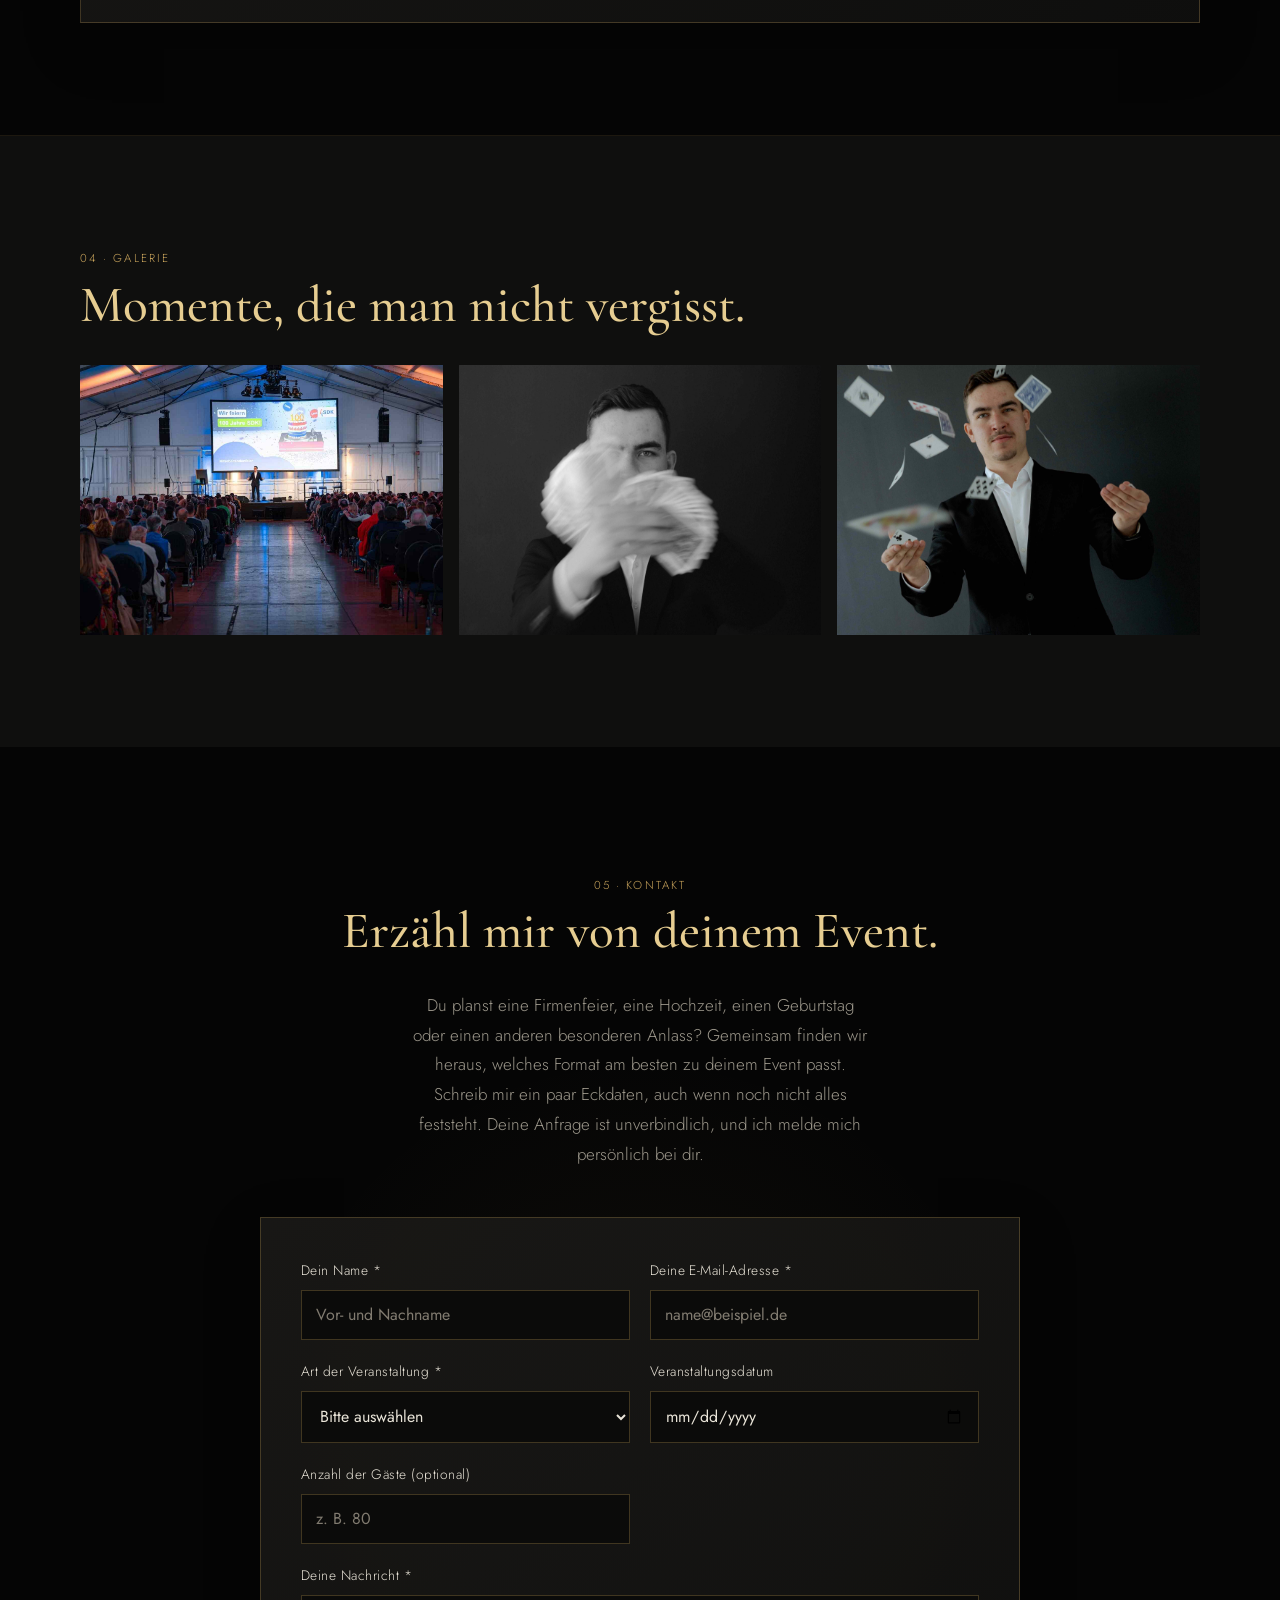
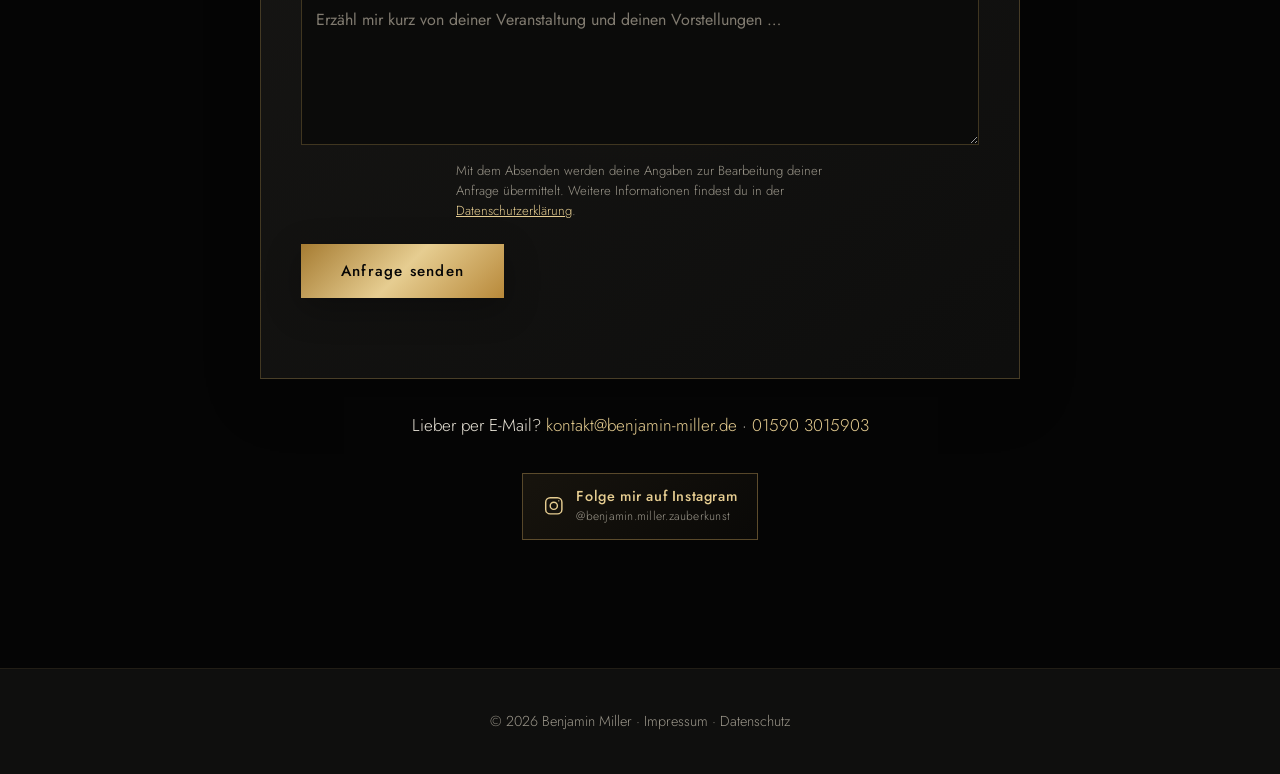
==== commit 3a4e6ba7: "Update text for Close-up-Mentalismus description" ====
--- a/index.html
+++ b/index.html
@@ -329,7 +329,7 @@
         <div class="format">
           <h3>Close-up-Mentalismus</h3>
           <div class="format-intro">
-            <p>Gedankenexperimente direkt vor deinen Augen, mitten unter den Gästen. Deine Psyche wird zur Bühne und du zum Showact. Persönlich, interaktiv und verblüffend, ideal für Hochzeiten, Geburtstage und Firmenevents.</p>
+            <p>Gedankenexperimente direkt vor deinen Augen, mitten unter den Gästen. Deine Psyche wird zur Bühne und du zum Mitspieler. Persönlich, interaktiv und verblüffend, ideal für Hochzeiten, Geburtstage und Firmenevents.</p>
             <p class="facts">Flexibel an deinen Anlass anpassbar</p>
           </div>
           <details class="format-more">
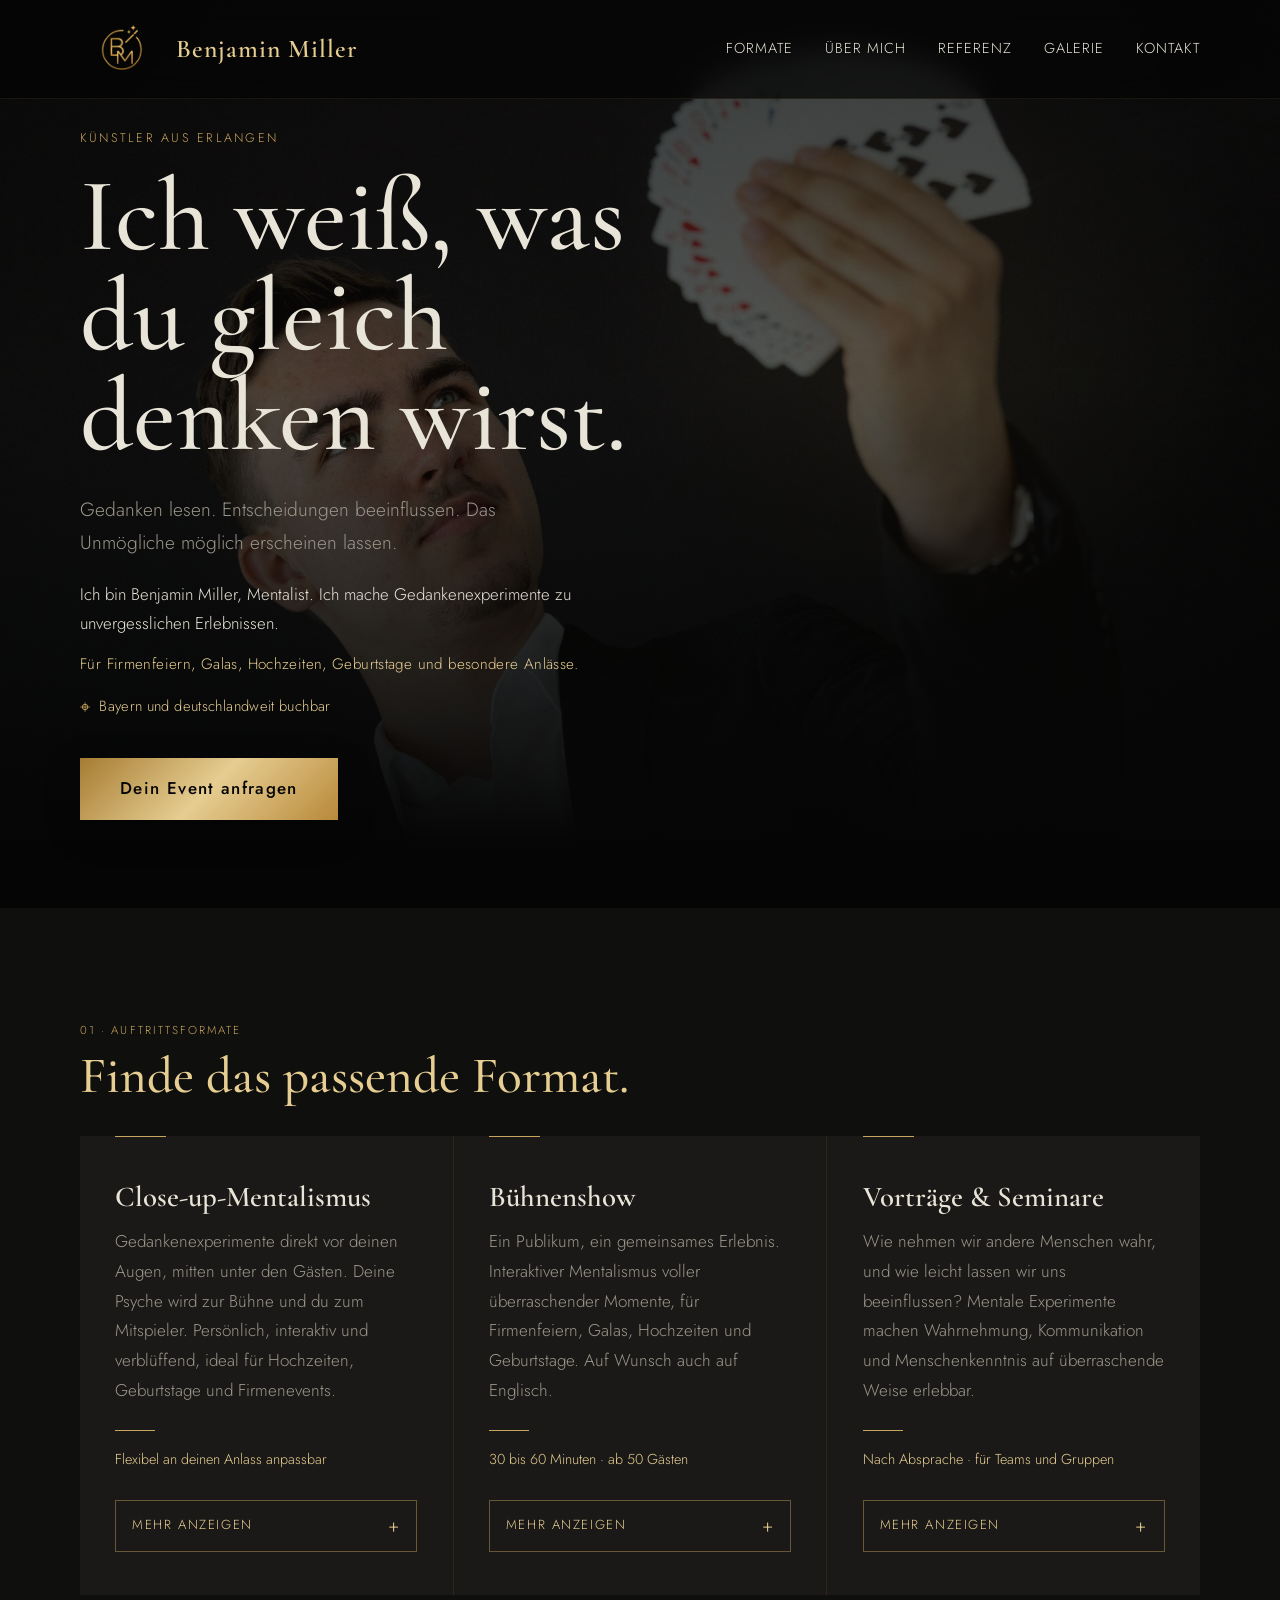
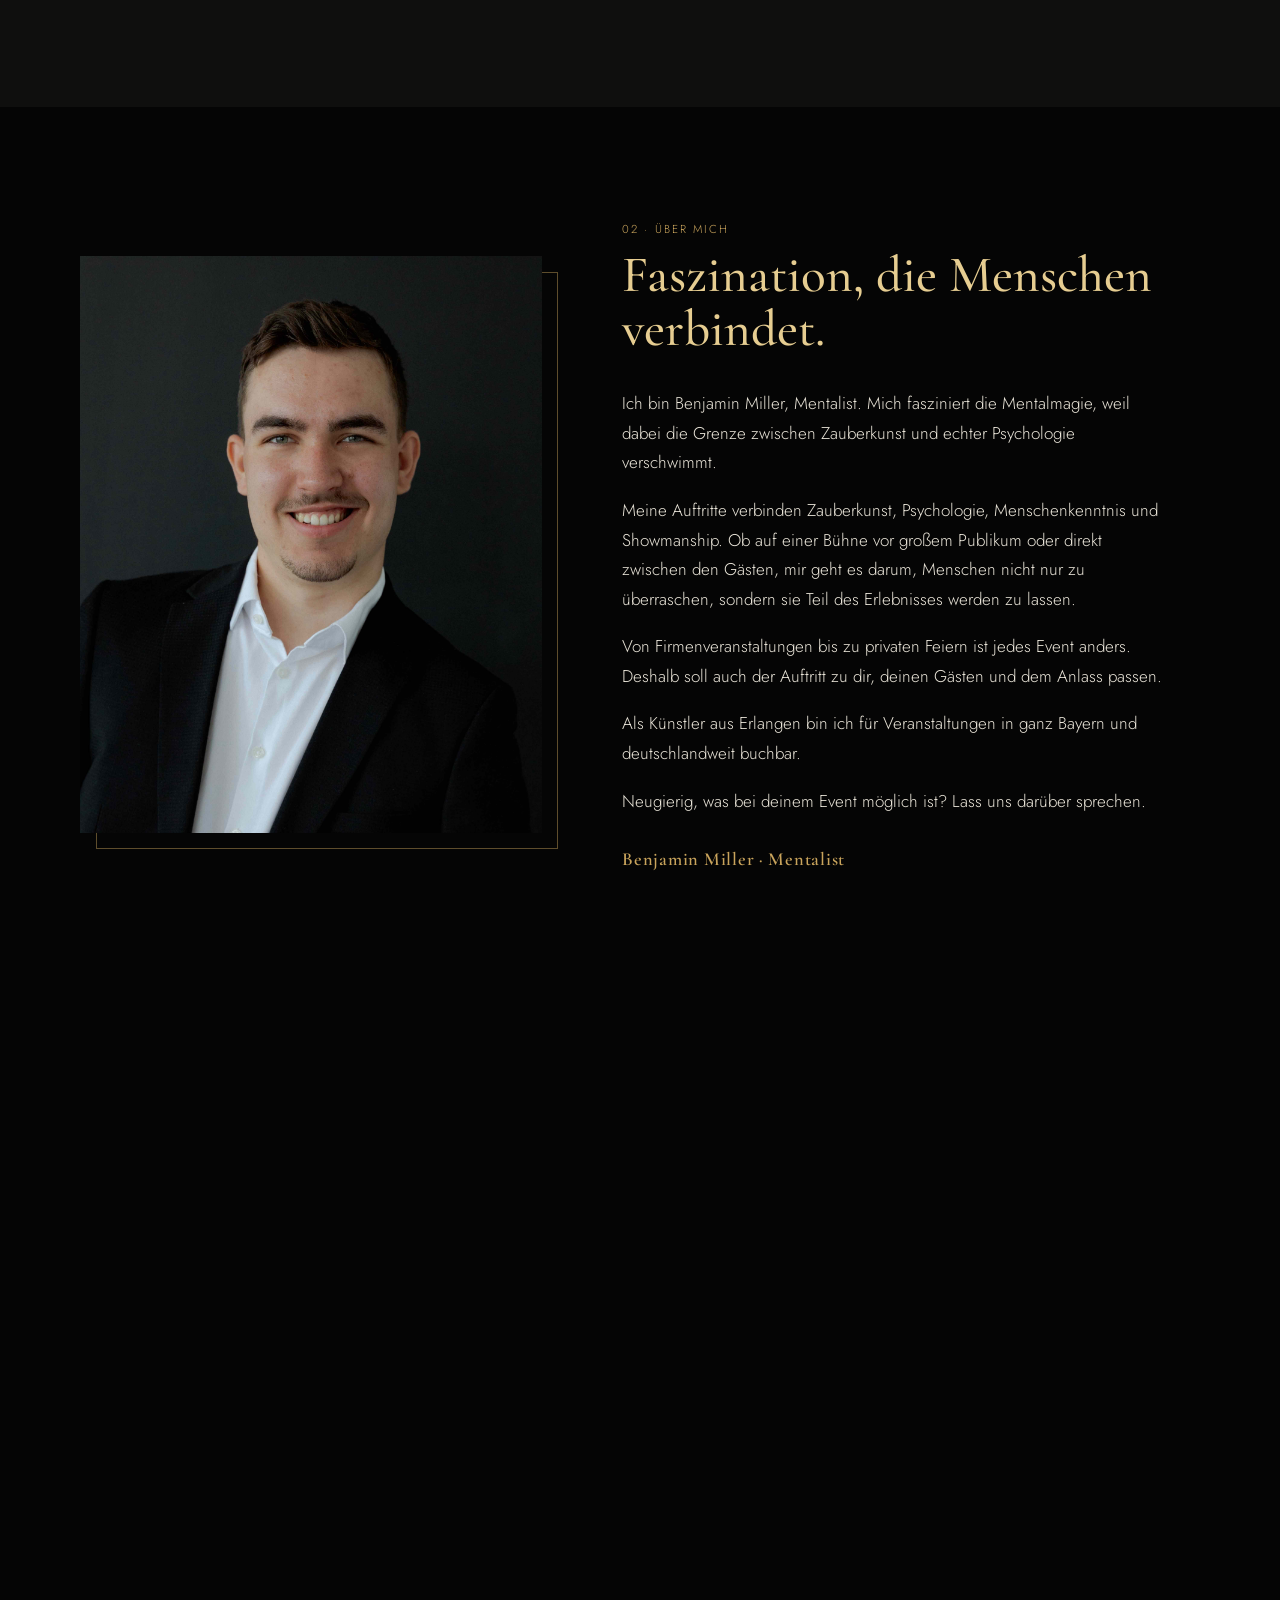
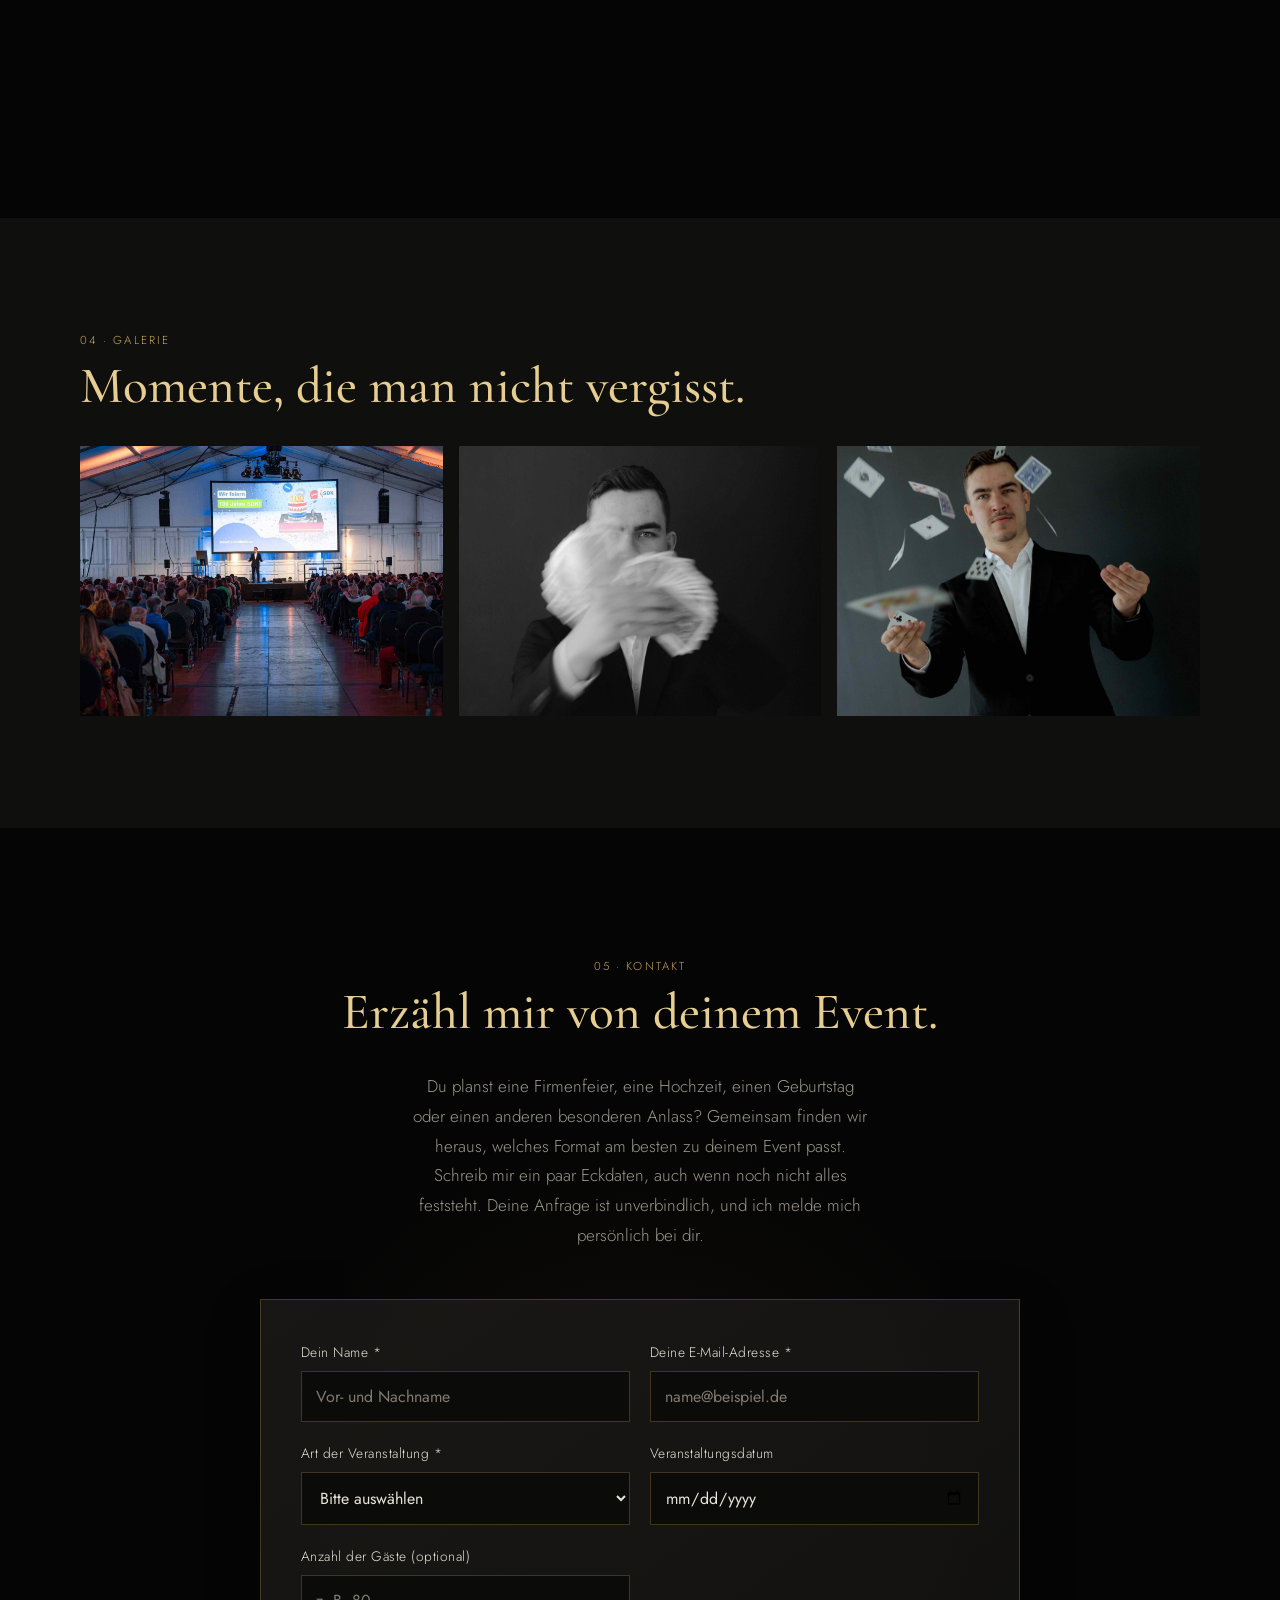
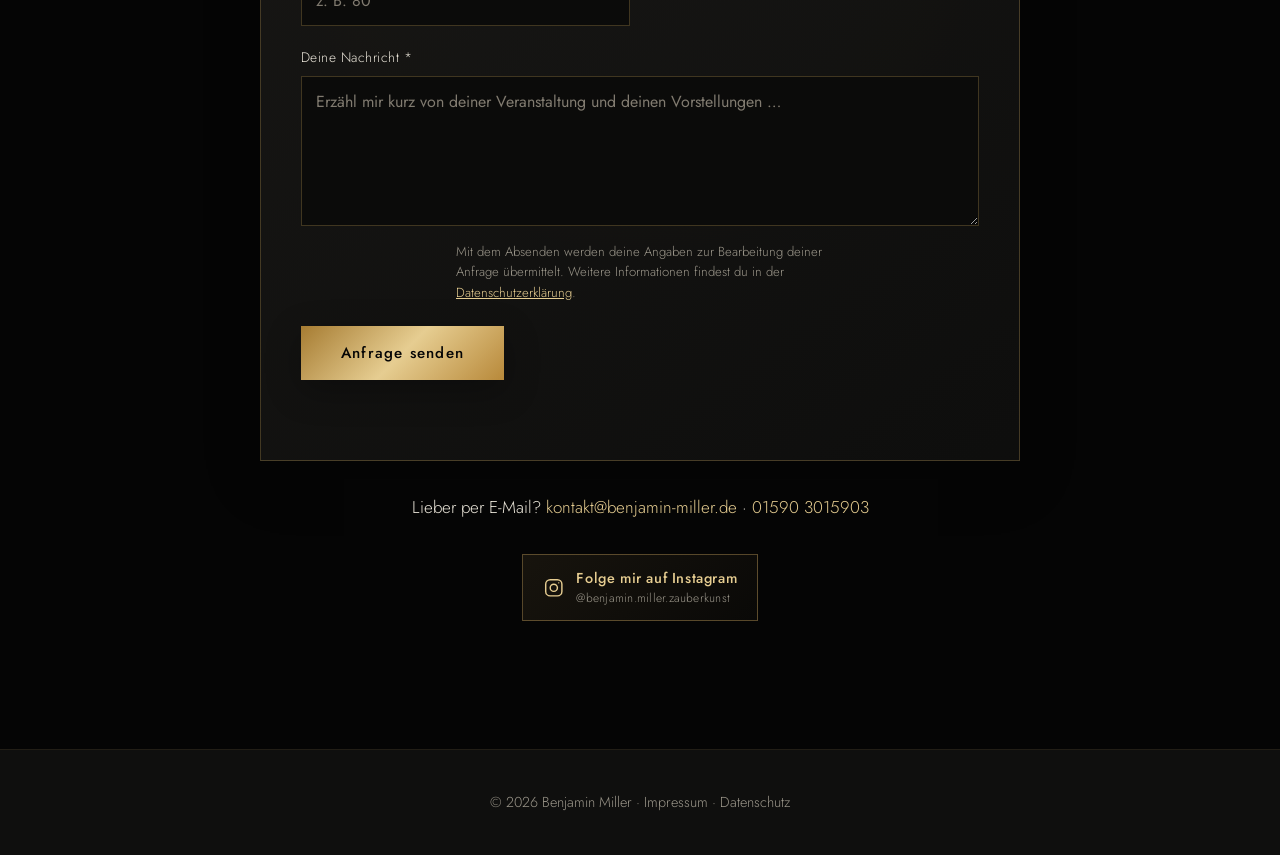
==== commit 85ad6b8c: "Add Erlangen location and nationwide booking reach" ====
--- a/index.html
+++ b/index.html
@@ -56,7 +56,10 @@
   .lead{max-width:44ch;margin-top:1.6rem;font-size:1.2rem;color:var(--muted);animation:rise 1.3s .2s cubic-bezier(.2,.7,.2,1) both}
   .hero .btn{animation:rise 1.3s .4s cubic-bezier(.2,.7,.2,1) both}
   .hero-description{max-width:55ch;margin-top:1.25rem;color:var(--text);font-size:1.05rem;line-height:1.75;animation:rise 1.3s .3s cubic-bezier(.2,.7,.2,1) both}
+  .hero-location{margin-bottom:1.1rem;color:var(--gold);font-size:.78rem;letter-spacing:.18em;text-transform:uppercase;animation:rise 1.3s .05s cubic-bezier(.2,.7,.2,1) both}
   .hero-audiences{margin-top:.8rem;color:var(--gold-light);font-size:.95rem;letter-spacing:.025em;animation:rise 1.3s .35s cubic-bezier(.2,.7,.2,1) both}
+  .hero-region{display:flex;align-items:center;gap:.55rem;margin-top:.8rem;color:var(--gold-light);font-size:.92rem;letter-spacing:.025em;animation:rise 1.3s .4s cubic-bezier(.2,.7,.2,1) both}
+  .hero-region span{font-size:1.15rem;color:var(--gold)}
   .format-cta{margin-top:1.8rem;font-size:.82rem;letter-spacing:.035em;text-align:center}
   @media(max-width:620px){.hero-description{font-size:.98rem;line-height:1.7}.hero-audiences{font-size:.88rem}}
   @keyframes rise{from{opacity:0;transform:translateY(18px)}to{opacity:1;transform:none}}
@@ -313,10 +316,12 @@
   <div class="hero">
     <img src="bilder/hero.jpg" alt="" onerror="this.remove()">
     <div class="wrap">
+      <p class="hero-location">Künstler aus Erlangen</p>
       <h1>Ich weiß, was du gleich denken wirst.</h1>
       <p class="lead">Gedanken lesen. Entscheidungen beeinflussen. Das Unmögliche möglich erscheinen lassen.</p>
       <p class="hero-description">Ich bin Benjamin Miller, Mentalist. Ich mache Gedankenexperimente zu unvergesslichen Erlebnissen.</p>
       <p class="hero-audiences">Für Firmenfeiern, Galas, Hochzeiten, Geburtstage und besondere Anlässe.</p>
+      <p class="hero-region"><span aria-hidden="true">⌖</span> Bayern und deutschlandweit buchbar</p>
       <a class="btn" href="#kontakt">Dein Event anfragen</a>
     </div>
   </div>
@@ -410,6 +415,7 @@
         <p>Ich bin Benjamin Miller, Mentalist. Mich fasziniert die Mentalmagie, weil dabei die Grenze zwischen Zauberkunst und echter Psychologie verschwimmt.</p>
         <p>Meine Auftritte verbinden Zauberkunst, Psychologie, Menschenkenntnis und Showmanship. Ob auf einer Bühne vor großem Publikum oder direkt zwischen den Gästen, mir geht es darum, Menschen nicht nur zu überraschen, sondern sie Teil des Erlebnisses werden zu lassen.</p>
         <p>Von Firmenveranstaltungen bis zu privaten Feiern ist jedes Event anders. Deshalb soll auch der Auftritt zu dir, deinen Gästen und dem Anlass passen.</p>
+        <p>Als Künstler aus Erlangen bin ich für Veranstaltungen in ganz Bayern und deutschlandweit buchbar.</p>
         <p>Neugierig, was bei deinem Event möglich ist? Lass uns darüber sprechen.</p>
         <p class="signature">Benjamin Miller · Mentalist</p>
       </div>
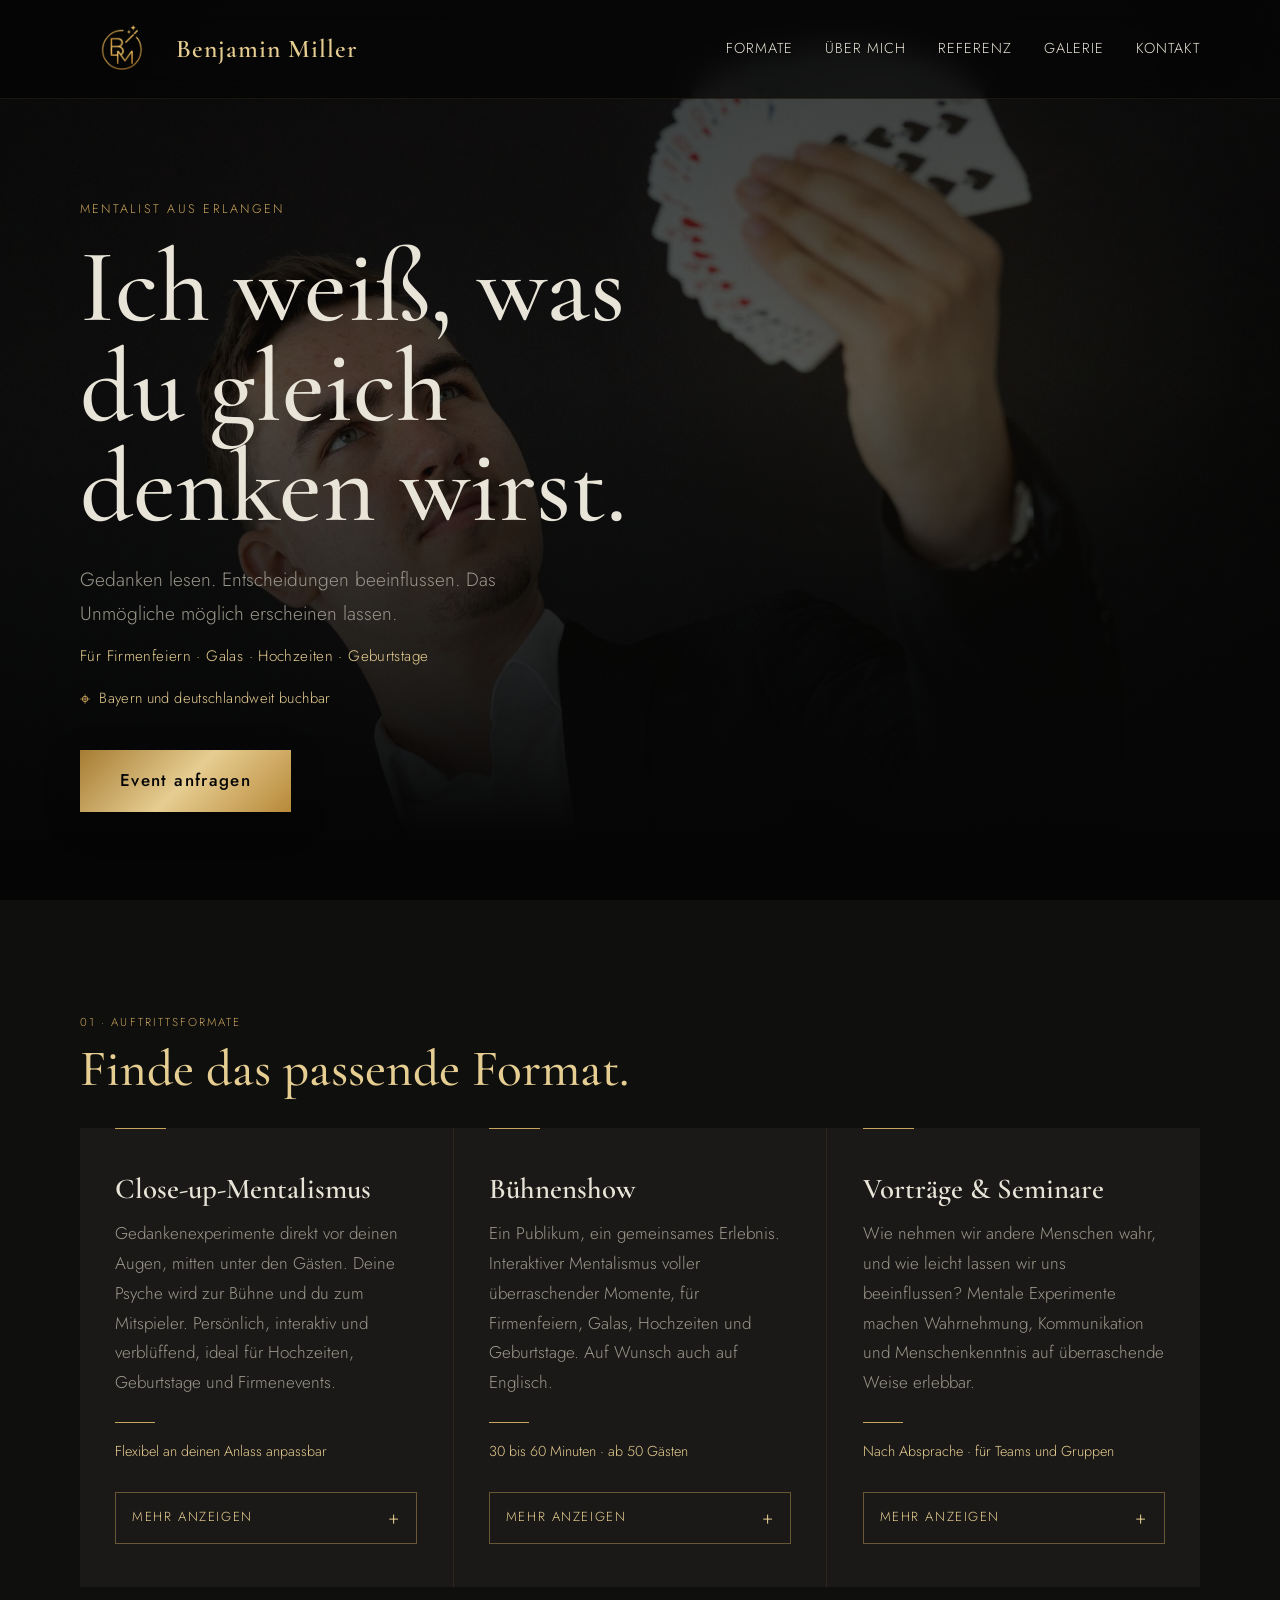
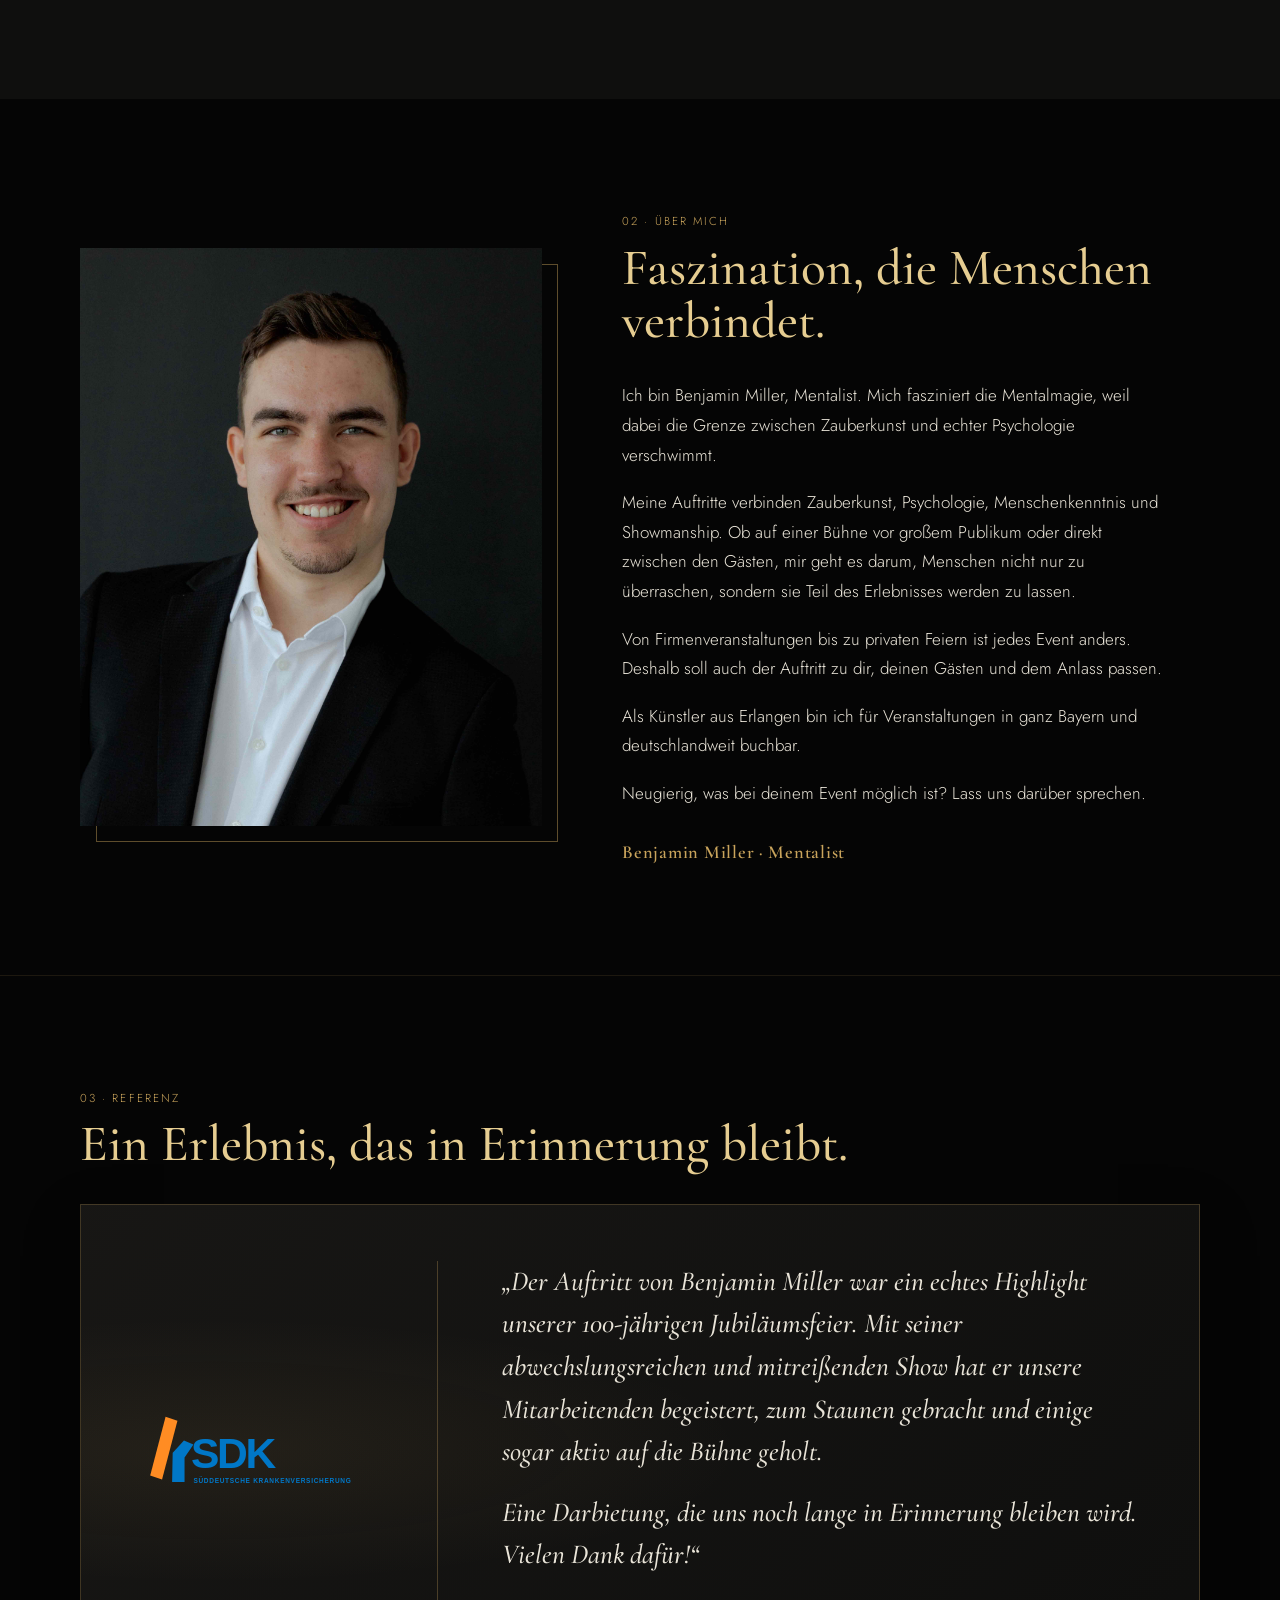
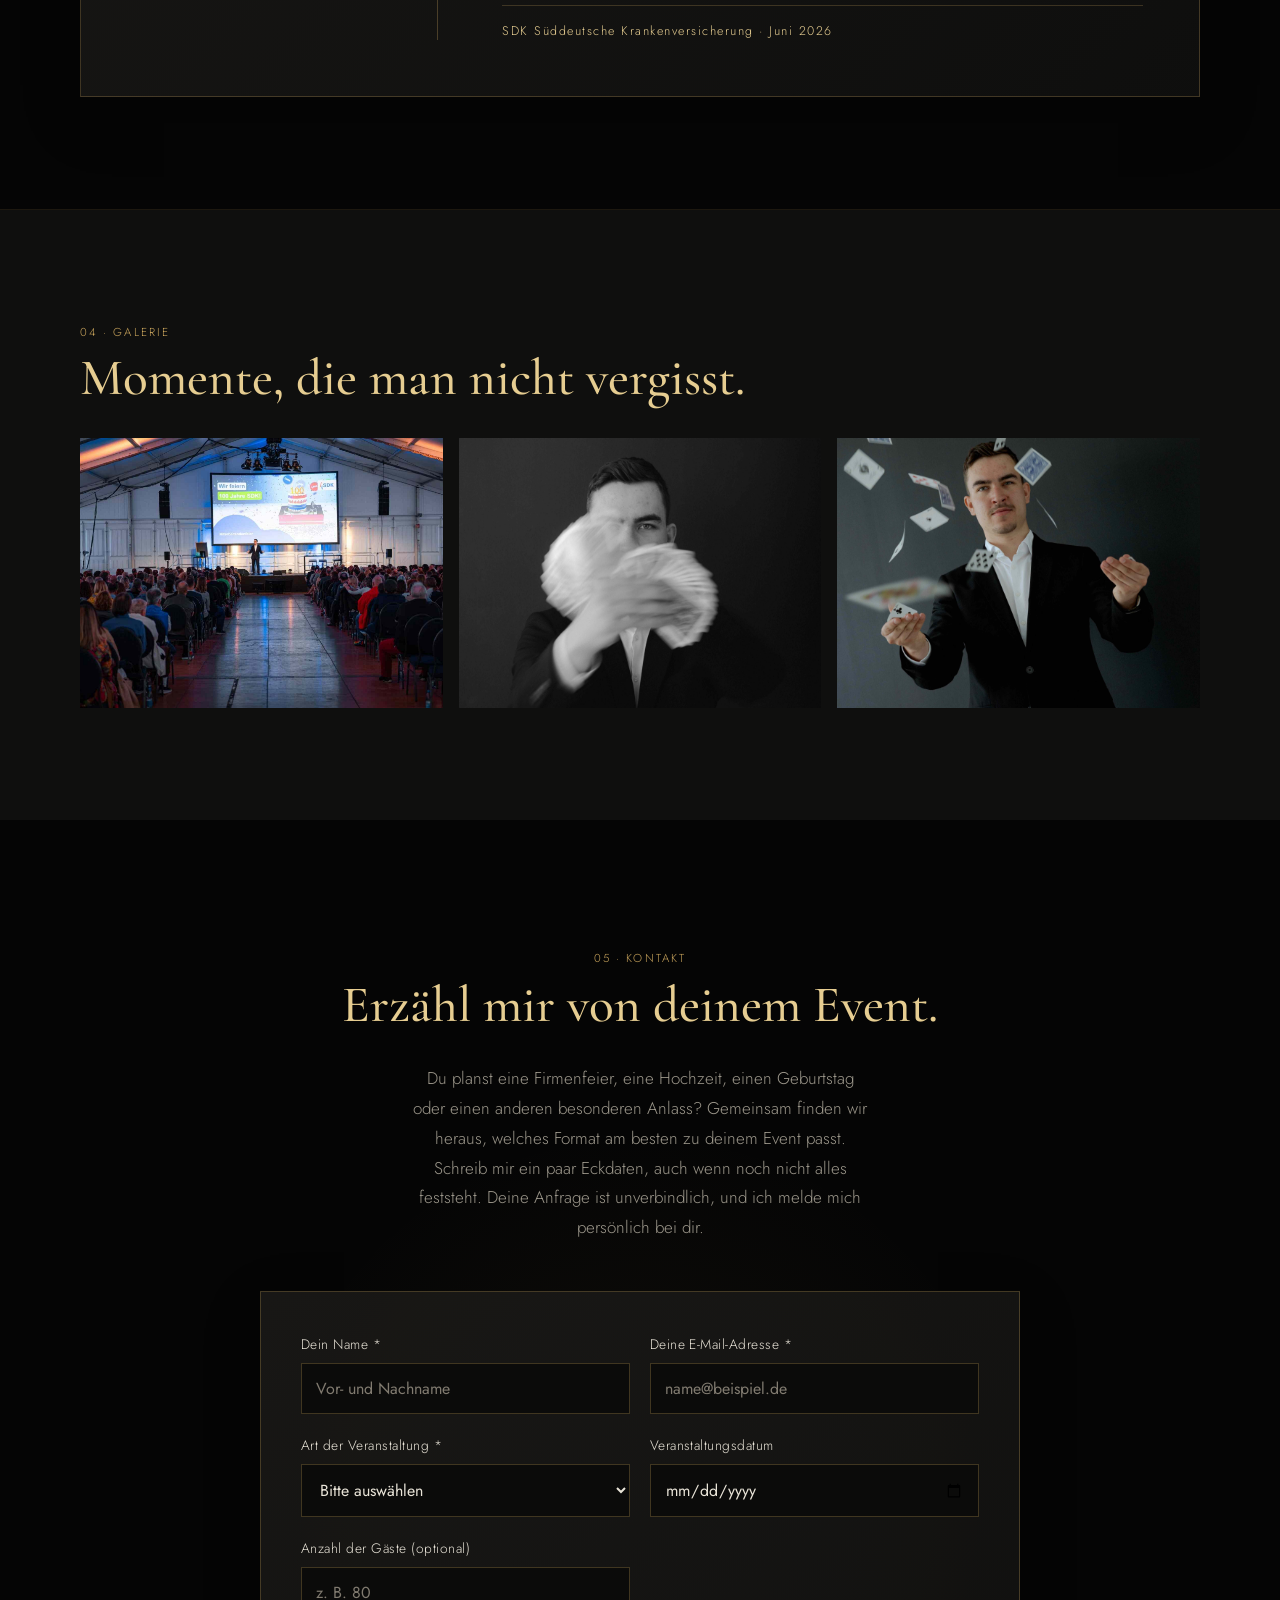
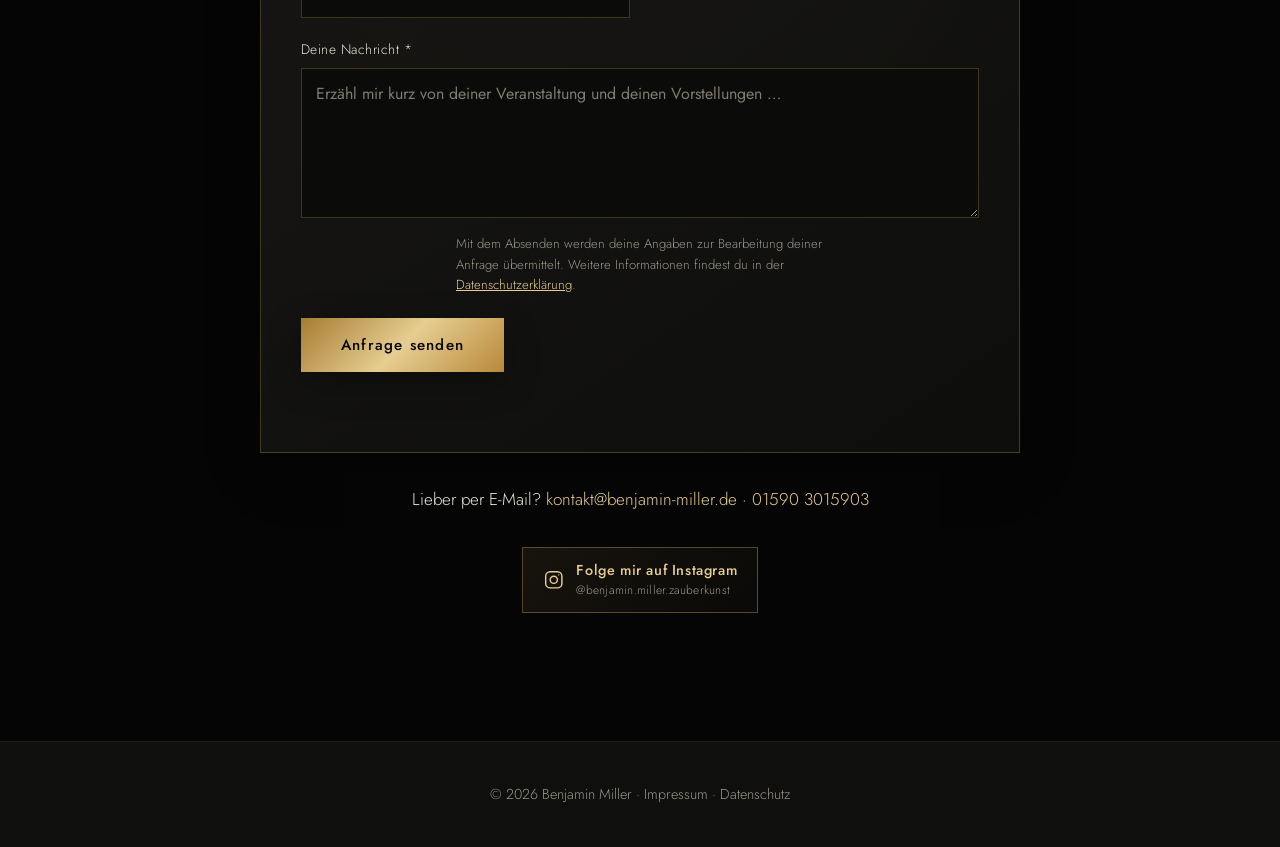
==== commit c1865d35: "Simplify hero while keeping event types visible" ====
--- a/index.html
+++ b/index.html
@@ -316,13 +316,12 @@
   <div class="hero">
     <img src="bilder/hero.jpg" alt="" onerror="this.remove()">
     <div class="wrap">
-      <p class="hero-location">Künstler aus Erlangen</p>
+      <p class="hero-location">Mentalist aus Erlangen</p>
       <h1>Ich weiß, was du gleich denken wirst.</h1>
       <p class="lead">Gedanken lesen. Entscheidungen beeinflussen. Das Unmögliche möglich erscheinen lassen.</p>
-      <p class="hero-description">Ich bin Benjamin Miller, Mentalist. Ich mache Gedankenexperimente zu unvergesslichen Erlebnissen.</p>
-      <p class="hero-audiences">Für Firmenfeiern, Galas, Hochzeiten, Geburtstage und besondere Anlässe.</p>
+      <p class="hero-audiences">Für Firmenfeiern · Galas · Hochzeiten · Geburtstage</p>
       <p class="hero-region"><span aria-hidden="true">⌖</span> Bayern und deutschlandweit buchbar</p>
-      <a class="btn" href="#kontakt">Dein Event anfragen</a>
+      <a class="btn" href="#kontakt">Event anfragen</a>
     </div>
   </div>
 
